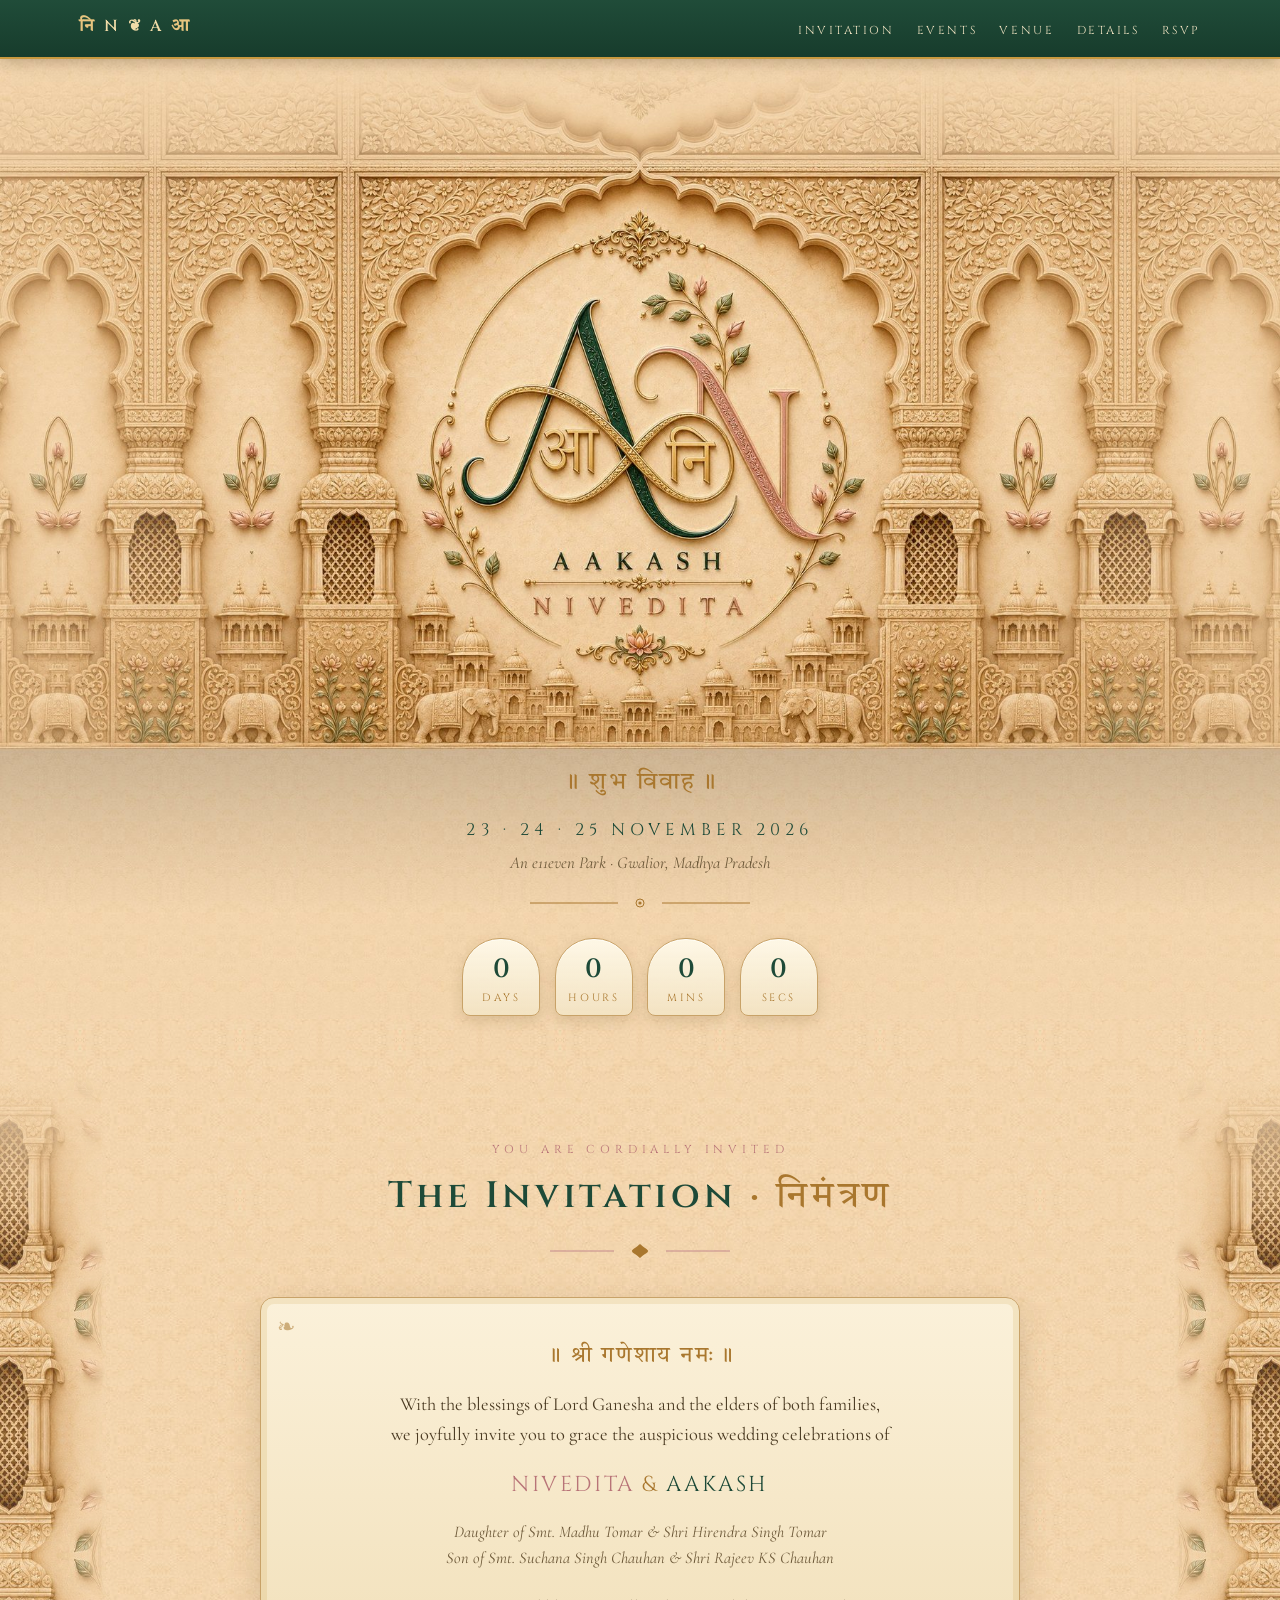
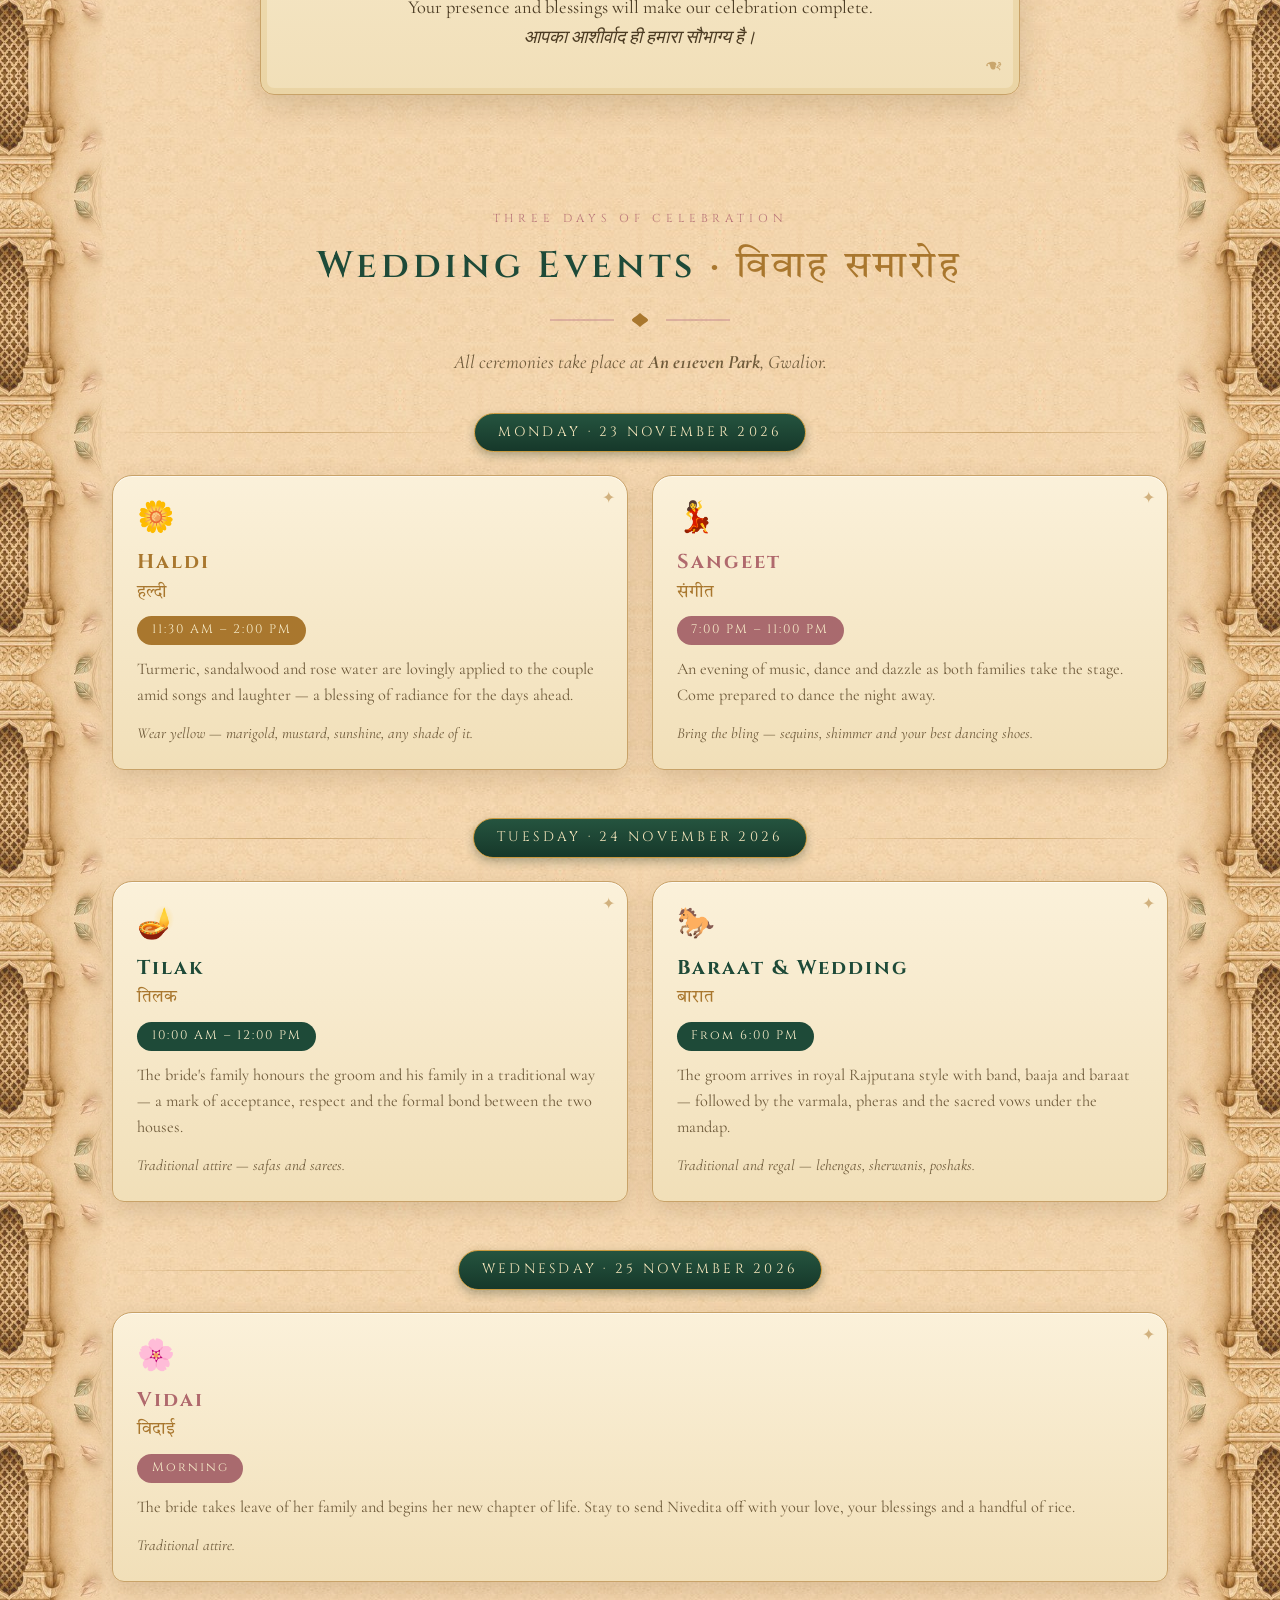
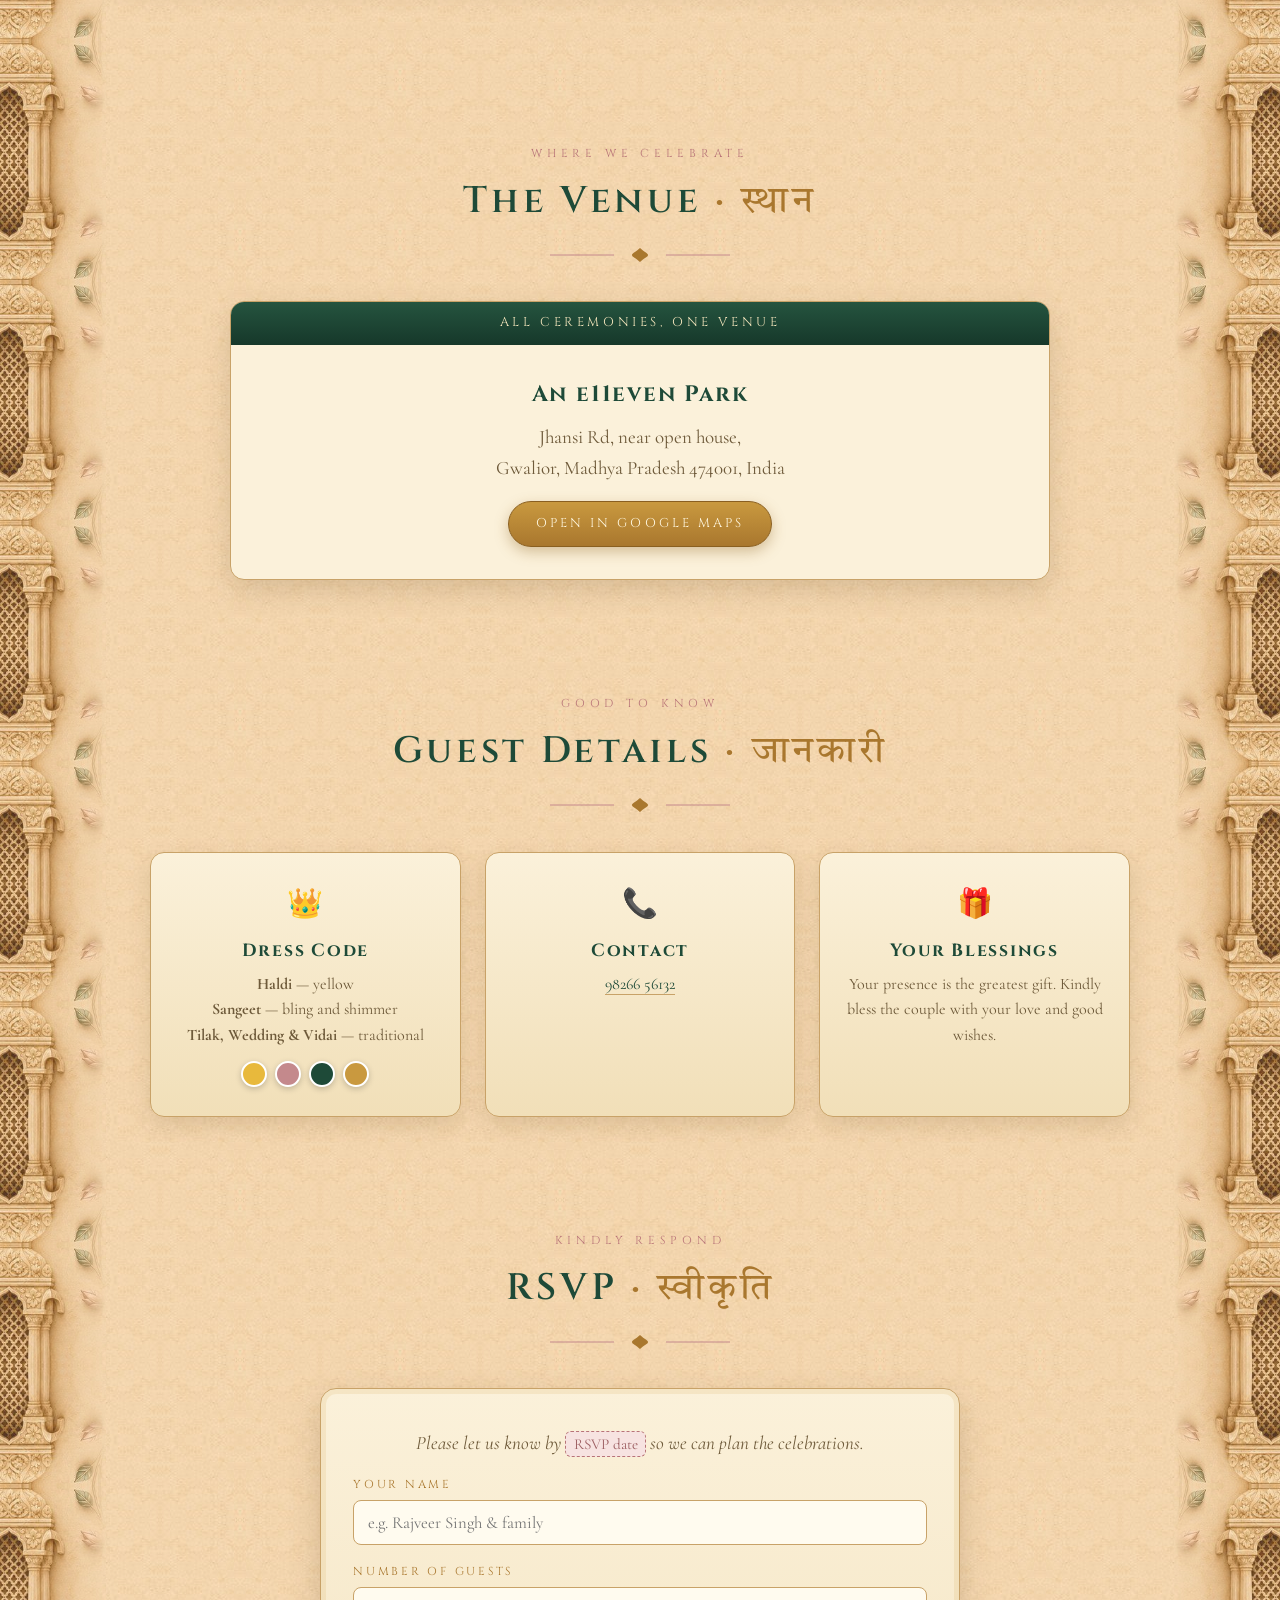
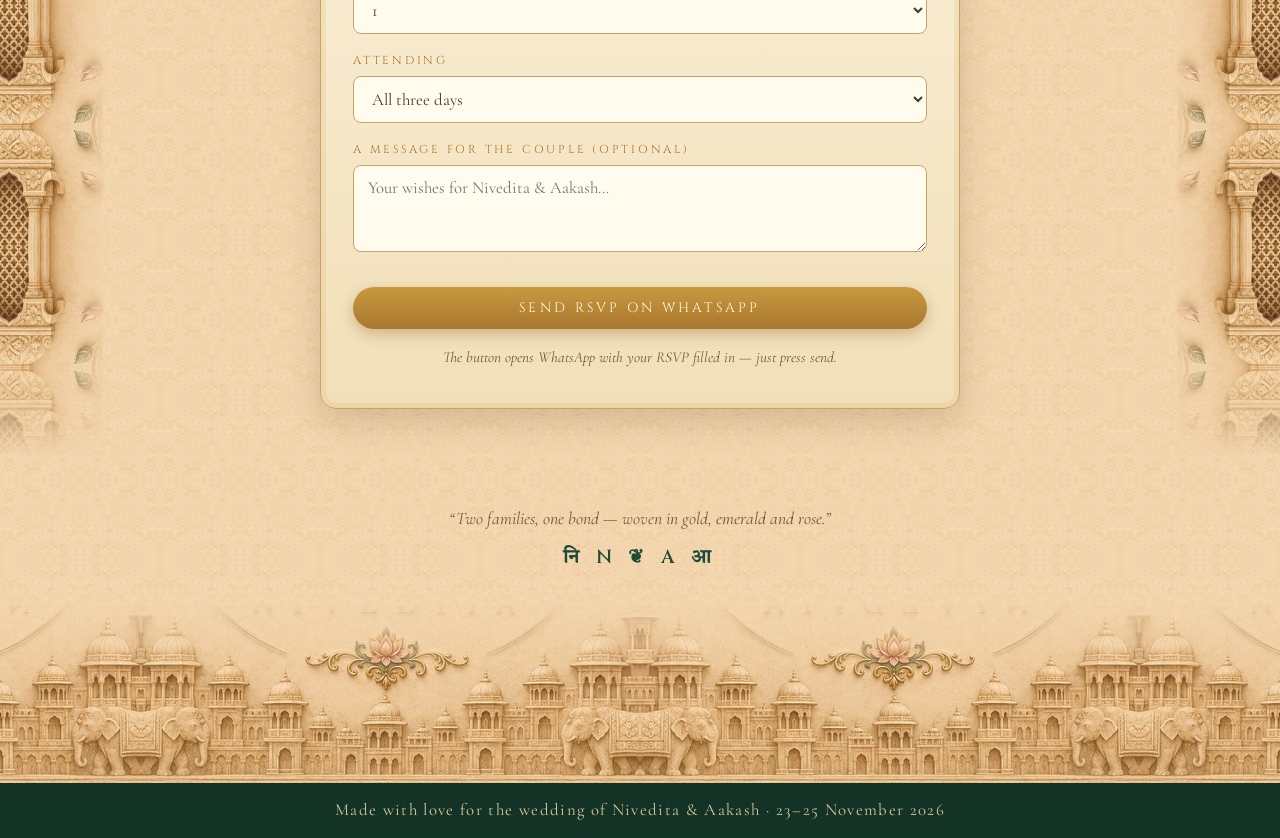
==== bride.html @ 4e3182d2 "Add subtle event-icon animations (Haldi, Sangeet, Tilak, Baraat, Vidai, Reception) Each event icon g" ====
<!DOCTYPE html>
<html lang="en">
<head>
<meta charset="UTF-8">
<meta name="viewport" content="width=device-width, initial-scale=1.0">
<title>Nivedita weds Aakash — शुभ विवाह</title>
<meta name="description" content="The wedding celebrations of Nivedita &amp; Aakash — 23, 24 &amp; 25 November 2026, An e11even Park, Gwalior.">
<meta property="og:type" content="website">
<meta property="og:title" content="Nivedita weds Aakash — शुभ विवाह">
<meta property="og:description" content="23, 24 &amp; 25 November 2026 · An e11even Park, Gwalior. You are cordially invited.">
<meta property="og:image" content="assets/hero.jpg">
<meta name="twitter:card" content="summary_large_image">
<link rel="preconnect" href="https://fonts.googleapis.com">
<link rel="preconnect" href="https://fonts.gstatic.com" crossorigin>
<link href="https://fonts.googleapis.com/css2?family=Cinzel:wght@400;500;600;700&family=Cormorant+Garamond:ital,wght@0,400;0,500;0,600;1,400;1,500&family=Tiro+Devanagari+Hindi&display=swap" rel="stylesheet">
<style>
:root{
  --parchment:#F3D5AD;      /* sampled from the artwork so nothing seams */
  --card:#FBF1DA;
  --card-deep:#F1DFB8;
  --sand-carve:#C8A268;
  --emerald:#1E4A38;
  --emerald-deep:#123326;
  --rose:#B87478;
  --rose-soft:#DDB0AC;
  --gold:#A9772E;
  --gold-bright:#C9993F;
  --ink:#4A3A22;
  --ink-soft:#6E5A3A;
  --art-w:1800;             /* hero artwork is 1800 x 1350 */
}
*{margin:0;padding:0;box-sizing:border-box}
html{scroll-behavior:smooth}
body{
  font-family:'Cormorant Garamond',serif;
  color:var(--ink);
  background-color:var(--parchment);
  background-image:url("assets/paper.png");
  background-repeat:repeat;
  font-size:19px;
  line-height:1.6;
  overflow-x:hidden;
}
::selection{background:var(--rose-soft);color:var(--emerald-deep)}
.sr-only{position:absolute;width:1px;height:1px;padding:0;margin:-1px;overflow:hidden;clip:rect(0 0 0 0);white-space:nowrap;border:0}
.dev{font-family:'Tiro Devanagari Hindi',serif}

/* ---------- top ribbon nav ---------- */
nav{
  position:sticky;top:0;z-index:60;
  background:linear-gradient(180deg,#204C39,#173C2C);
  border-bottom:2px solid var(--gold-bright);
  box-shadow:0 2px 16px rgba(40,25,5,.3);
}
nav .wrap{max-width:1160px;margin:0 auto;display:flex;align-items:center;justify-content:space-between;padding:.6rem 1.2rem;gap:1rem}
nav .mono{font-family:'Cinzel',serif;color:#F1DCA8;font-weight:600;letter-spacing:.18em;font-size:1rem;text-decoration:none;white-space:nowrap}
nav .mono .dev{color:#E7C57F;font-size:1.05rem}
nav ul{display:flex;list-style:none;gap:1.4rem;flex-wrap:wrap;justify-content:flex-end}
nav a{color:#EFE3C2;text-decoration:none;font-family:'Cinzel',serif;font-size:.72rem;letter-spacing:.22em;text-transform:uppercase;padding:.3rem 0;border-bottom:1px solid transparent;transition:.25s}
nav a:hover,nav a:focus-visible{color:#F1DCA8;border-bottom-color:var(--gold-bright);outline:none}

/* ---------- hero: the monogram IS the palace wall ---------- */
header.hero{
  position:relative;
  background-image:url("assets/hero.jpg");
  background-repeat:no-repeat;
  background-position:top center;
  background-size:100% auto;
  padding-top:54.5%;            /* content begins on the courtyard floor */
  text-align:center;
}
.hero .court{padding:.5rem 1rem 3.6rem}
.hero .shubh{font-size:1.5rem;color:var(--gold);letter-spacing:.1em}
.hero .dates{
  margin-top:.9rem;font-family:'Cinzel',serif;font-size:clamp(.85rem,2vw,1.05rem);
  letter-spacing:.3em;color:var(--emerald);text-transform:uppercase;
}
.hero .place{font-style:italic;color:var(--ink-soft);margin-top:.4rem;font-size:1.05rem}
.gold-rule{width:220px;margin:1.2rem auto 0;display:block}

/* countdown — little arched niches */
.count{display:flex;justify-content:center;gap:.9rem;margin-top:1.7rem;flex-wrap:wrap}
.count .cell{
  background:linear-gradient(180deg,rgba(255,250,234,.94),rgba(243,228,196,.9));
  border:1px solid var(--sand-carve);
  box-shadow:inset 0 1px 0 #fff9, 0 5px 14px rgba(90,60,15,.16);
  min-width:78px;padding:.6rem .5rem .5rem;border-radius:38px 38px 8px 8px;
}
.count .num{font-family:'Cinzel',serif;font-size:1.65rem;font-weight:600;color:var(--emerald)}
.count .lab{font-size:.66rem;letter-spacing:.24em;text-transform:uppercase;color:var(--gold);font-family:'Cinzel',serif}

/* ---------- the corridor: carved pillars run the length of the page ---------- */
.corridor{position:relative}
.pillar{
  position:absolute;top:0;bottom:0;width:clamp(74px,8.3vw,150px);
  background-image:url("assets/pillar.jpg");
  background-repeat:repeat-y;background-position:top left;background-size:100% auto;
  opacity:.92;pointer-events:none;z-index:0;
  -webkit-mask-image:linear-gradient(180deg,transparent 0,#000 170px,#000 calc(100% - 120px),transparent 100%);
  mask-image:linear-gradient(180deg,transparent 0,#000 170px,#000 calc(100% - 120px),transparent 100%);
}
.pillar.left{left:0}
.pillar.right{right:0;transform:scaleX(-1)}
@media (max-width:1000px){.pillar{display:none}}

/* ---------- shared section chrome ---------- */
section{max-width:1100px;margin:0 auto;padding:4.2rem 1.4rem 3rem;position:relative;z-index:1}
.eyebrow{text-align:center;font-family:'Cinzel',serif;font-size:.72rem;letter-spacing:.42em;text-transform:uppercase;color:var(--rose);margin-bottom:.5rem}
h2.title{text-align:center;font-family:'Cinzel',serif;font-weight:600;color:var(--emerald);font-size:clamp(1.6rem,3.6vw,2.3rem);letter-spacing:.1em}
h2.title .dev{color:var(--gold);font-weight:400}
.title-orn{display:block;margin:.9rem auto 2.4rem}

.events-note{text-align:center;font-style:italic;color:var(--ink-soft);margin:-1.2rem 0 2.2rem}
.rsvp-lead{text-align:center;font-style:italic;color:var(--ink-soft);margin-bottom:.6rem}
.info a{color:var(--emerald);text-decoration:none;border-bottom:1px solid var(--sand-carve)}
.info a:hover,.info a:focus-visible{color:var(--gold);outline:none}

/* ---------- invitation ---------- */
.invite-card{
  max-width:760px;margin:0 auto;text-align:center;
  background:linear-gradient(180deg,var(--card),var(--card-deep));
  border:1px solid var(--sand-carve);
  border-radius:14px;
  box-shadow:0 10px 30px rgba(80,55,15,.18), inset 0 0 0 6px rgba(201,153,63,.16);
  padding:2.6rem 2rem;position:relative;
}
.invite-card::before,.invite-card::after{content:"❧";position:absolute;color:var(--gold);opacity:.55;font-size:1.4rem}
.invite-card::before{top:.7rem;left:1rem}
.invite-card::after{bottom:.7rem;right:1rem;transform:rotate(180deg)}
.invite-card .ganesh{font-size:1.35rem;color:var(--gold);letter-spacing:.08em}
.invite-card p{margin-top:1rem;font-size:1.15rem}
.invite-card .names{font-family:'Cinzel',serif;font-size:1.35rem;letter-spacing:.12em;margin-top:1.2rem}
.invite-card .names .g{color:var(--emerald)} .invite-card .names .b{color:var(--rose)}
.invite-card .fam{font-style:italic;color:var(--ink-soft);font-size:1.02rem}
.edit-me{display:inline-block;background:#F7E3E1;border:1px dashed var(--rose);color:#9C5F62;border-radius:6px;padding:0 .45rem;font-style:normal;font-size:.95rem}

/* ---------- events ---------- */
.day{margin-bottom:3rem}
.day-head{display:flex;align-items:center;gap:1rem;margin-bottom:1.4rem}
.day-head .rule{flex:1;height:1px;background:linear-gradient(90deg,transparent,var(--sand-carve),transparent)}
.day-head .badge{
  font-family:'Cinzel',serif;letter-spacing:.24em;text-transform:uppercase;font-size:.85rem;
  color:#F5E6BC;background:linear-gradient(180deg,#25543F,#16382A);
  border:1px solid var(--gold-bright);border-radius:40px;padding:.5rem 1.4rem;white-space:nowrap;
  box-shadow:0 4px 10px rgba(20,45,30,.3);
}
.events{display:grid;grid-template-columns:repeat(auto-fit,minmax(270px,1fr));gap:1.5rem}
.event{
  background:linear-gradient(180deg,var(--card),var(--card-deep));
  border:1px solid var(--sand-carve);
  border-radius:20px 20px 12px 12px;
  padding:1.7rem 1.5rem 1.5rem;position:relative;
  box-shadow:0 8px 24px rgba(85,58,16,.16), inset 0 1px 0 #fff9;
  transition:transform .3s ease, box-shadow .3s ease;
}
.event:hover{transform:translateY(-4px);box-shadow:0 14px 32px rgba(85,58,16,.22), inset 0 1px 0 #fff9}
.event .icon{font-size:1.9rem;line-height:1;display:inline-block}
.icon.haldi{animation:sway 2.6s ease-in-out infinite;transform-origin:bottom center}
.icon.sangeet{animation:dance 1.3s ease-in-out infinite}
.icon.tilak{animation:flicker 2.2s ease-in-out infinite}
.icon.baraat{animation:trot 1.6s ease-in-out infinite}
.icon.vidai{animation:drift 3.2s ease-in-out infinite}
@keyframes sway{0%,100%{transform:rotate(-6deg)}50%{transform:rotate(6deg)}}
@keyframes dance{0%,100%{transform:translateY(0) rotate(-4deg)}25%{transform:translateY(-6px) rotate(4deg)}50%{transform:translateY(0) rotate(-4deg)}75%{transform:translateY(-4px) rotate(4deg)}}
@keyframes flicker{0%,100%{transform:scale(1) rotate(0deg);opacity:1}25%{transform:scale(1.05) rotate(-2deg);opacity:.9}50%{transform:scale(.97) rotate(2deg);opacity:1}75%{transform:scale(1.03) rotate(-1deg);opacity:.95}}
@keyframes trot{0%,100%{transform:translateY(0) translateX(0)}25%{transform:translateY(-5px) translateX(2px)}50%{transform:translateY(0) translateX(0)}75%{transform:translateY(-3px) translateX(-2px)}}
@keyframes drift{0%,100%{transform:translateY(0) rotate(0deg);opacity:1}50%{transform:translateY(-9px) rotate(8deg);opacity:.75}}
.event h3{font-family:'Cinzel',serif;font-size:1.25rem;letter-spacing:.1em;margin:.6rem 0 .1rem}
.event.hue-g h3{color:var(--emerald)} .event.hue-r h3{color:#B0696D} .event.hue-o h3{color:var(--gold)}
.event .dev-name{color:var(--gold);font-size:1.05rem}
.event .time{display:inline-block;margin:.6rem 0 .7rem;font-family:'Cinzel',serif;font-size:.78rem;letter-spacing:.16em;color:#F6EBC8;background:var(--emerald);border-radius:30px;padding:.28rem .9rem}
.event.hue-r .time{background:#A96A6E}
.event.hue-o .time{background:var(--gold)}
.event p{font-size:1.02rem;color:var(--ink-soft)}
.event .meta{margin-top:.8rem;font-size:.95rem;font-style:italic;color:var(--ink-soft)}
.event .corner{position:absolute;top:10px;right:12px;color:var(--sand-carve);font-size:1rem;opacity:.8}

/* ---------- venue ---------- */
.venue-card{max-width:820px;margin:0 auto;text-align:center;border:1px solid var(--sand-carve);border-radius:14px;overflow:hidden;background:var(--card);box-shadow:0 10px 28px rgba(80,55,15,.17)}
.venue-card .band{background:linear-gradient(180deg,#25543F,#16382A);color:#F3E5BC;font-family:'Cinzel',serif;letter-spacing:.28em;text-transform:uppercase;font-size:.8rem;padding:.7rem}
.venue-card .body{padding:2rem 1.6rem}
.venue-card h3{font-family:'Cinzel',serif;color:var(--emerald);font-size:1.4rem;letter-spacing:.08em}
.btn{
  display:inline-block;margin-top:1.1rem;text-decoration:none;
  font-family:'Cinzel',serif;font-size:.8rem;letter-spacing:.24em;text-transform:uppercase;
  color:#FFF7DF;background:linear-gradient(180deg,#C9993F,#A9772E);
  padding:.75rem 1.7rem;border-radius:40px;border:1px solid #8A5F20;
  box-shadow:0 5px 14px rgba(140,95,25,.35);transition:.25s;
}
.btn:hover,.btn:focus-visible{transform:translateY(-2px);box-shadow:0 9px 20px rgba(140,95,25,.45);outline:none}

/* ---------- guest details ---------- */
.info-grid{display:grid;grid-template-columns:repeat(auto-fit,minmax(250px,1fr));gap:1.5rem;max-width:980px;margin:0 auto}
.info{text-align:center;background:linear-gradient(180deg,var(--card),var(--card-deep));border:1px solid var(--sand-carve);border-radius:14px;padding:1.8rem 1.4rem;box-shadow:0 8px 22px rgba(85,58,16,.15)}
.info .icon{font-size:1.8rem}
.info h3{font-family:'Cinzel',serif;color:var(--emerald);letter-spacing:.1em;font-size:1.1rem;margin:.6rem 0 .4rem}
.info p{font-size:1rem;color:var(--ink-soft)}
.swatches{display:flex;justify-content:center;gap:.5rem;margin-top:.8rem}
.sw{width:26px;height:26px;border-radius:50%;border:2px solid #fff;box-shadow:0 2px 6px rgba(0,0,0,.2)}

/* ---------- RSVP ---------- */
.rsvp-card{max-width:640px;margin:0 auto;background:linear-gradient(180deg,var(--card),var(--card-deep));border:1px solid var(--sand-carve);border-radius:16px;padding:2.4rem 2rem;box-shadow:0 12px 32px rgba(80,55,15,.19), inset 0 0 0 5px rgba(201,153,63,.14)}
.rsvp-card label{display:block;font-family:'Cinzel',serif;font-size:.72rem;letter-spacing:.24em;text-transform:uppercase;color:var(--gold);margin:1.1rem 0 .35rem}
.rsvp-card input,.rsvp-card select,.rsvp-card textarea{width:100%;padding:.7rem .9rem;font-family:'Cormorant Garamond',serif;font-size:1.05rem;color:var(--ink);background:#FFFBEF;border:1px solid var(--sand-carve);border-radius:8px;outline:none;transition:.2s}
.rsvp-card input:focus,.rsvp-card select:focus,.rsvp-card textarea:focus{border-color:var(--emerald);box-shadow:0 0 0 3px rgba(30,74,56,.15)}
.rsvp-card .btn{width:100%;text-align:center;margin-top:1.6rem;border:none;cursor:pointer;font-size:.85rem}
.rsvp-ok{display:none;text-align:center;padding:1.4rem 1rem 0}
.rsvp-ok .big{font-size:2.2rem}
.rsvp-ok p{font-style:italic;color:var(--emerald);font-size:1.15rem}
.rsvp-note{text-align:center;font-size:.95rem;font-style:italic;color:var(--ink-soft);margin-top:1rem}

/* ---------- footer: the palace complex closes the page ---------- */
footer{margin-top:3rem;text-align:center;position:relative;z-index:1}
footer .msg{font-style:italic;color:var(--ink-soft);font-size:1.1rem;padding:0 1rem}
footer .mono{font-family:'Cinzel',serif;letter-spacing:.3em;color:var(--emerald);margin:.6rem 0 1rem;font-weight:600}
.skyband{
  height:clamp(130px,15vw,250px);
  background-image:url("assets/sky.jpg");
  background-repeat:repeat-x;background-position:center bottom;background-size:auto 100%;
}
footer .base{background:var(--emerald-deep);color:#D8C89A;font-size:1.05rem;padding:.9rem;letter-spacing:.08em}

/* reveal on scroll */
.reveal{opacity:0;transform:translateY(24px);transition:opacity .8s ease,transform .8s ease}
.reveal.in{opacity:1;transform:none}
@media (prefers-reduced-motion: reduce){
  .reveal{opacity:1;transform:none;transition:none}
  .event{transition:none}
  .icon{animation:none!important}
  html{scroll-behavior:auto}
}
@media (max-width:900px){
  header.hero{background-size:135% auto;padding-top:73%}
  nav ul{gap:1rem}
}
@media (max-width:620px){
  body{font-size:18px}
  header.hero{background-size:175% auto;padding-top:95%}
  section{padding:3rem 1rem 2rem}
  .hero .court{padding:.4rem .9rem 3rem}
  .hero .dates{letter-spacing:.2em}
  .count{gap:.55rem}
  .count .cell{min-width:0;flex:1 1 64px;padding:.5rem .3rem .45rem}
  .count .num{font-size:1.4rem}
  .count .lab{font-size:.6rem;letter-spacing:.16em}
  nav .wrap{flex-direction:column;align-items:center;gap:.45rem;padding:.55rem .8rem}
  nav ul{gap:.9rem;justify-content:center}
  nav a{font-size:.66rem;letter-spacing:.16em}
  .invite-card,.rsvp-card{padding:2rem 1.2rem}
  .events{gap:1.1rem}
  .event{padding:1.4rem 1.2rem 1.2rem}
  .day-head .badge{font-size:.74rem;letter-spacing:.16em;padding:.45rem 1rem}
  .skyband{height:110px}
}
</style>
</head>
<body>

<nav aria-label="Main">
  <div class="wrap">
    <a class="mono" href="#top"><span class="dev">नि</span> N ❦ A <span class="dev">आ</span></a>
    <ul>
      <li><a href="#invite">Invitation</a></li>
      <li><a href="#events">Events</a></li>
      <li><a href="#venue">Venue</a></li>
      <li><a href="#details">Details</a></li>
      <li><a href="#rsvp">RSVP</a></li>
    </ul>
  </div>
</nav>

<header class="hero" id="top" role="img" aria-label="Carved sandstone palace wall with the Nivedita and Aakash monogram at its centre">
  <h1 class="sr-only">Nivedita weds Aakash — 23, 24 and 25 November 2026, An e11even Park, Gwalior</h1>
  <div class="court">
    <p class="shubh dev">॥ शुभ विवाह ॥</p>
    <p class="dates">23 · 24 · 25 November 2026</p>
    <p class="place">An e11even Park · Gwalior, Madhya Pradesh</p>
    <svg class="gold-rule" viewBox="0 0 220 14" aria-hidden="true"><line x1="0" y1="7" x2="88" y2="7" stroke="#A9772E" stroke-width="1"/><circle cx="110" cy="7" r="4" fill="none" stroke="#A9772E"/><circle cx="110" cy="7" r="1.6" fill="#A9772E"/><line x1="132" y1="7" x2="220" y2="7" stroke="#A9772E" stroke-width="1"/></svg>

    <div class="count" id="count" aria-label="Countdown to the Baraat">
      <div class="cell"><div class="num" id="cd">–</div><div class="lab">Days</div></div>
      <div class="cell"><div class="num" id="ch">–</div><div class="lab">Hours</div></div>
      <div class="cell"><div class="num" id="cm">–</div><div class="lab">Mins</div></div>
      <div class="cell"><div class="num" id="cs">–</div><div class="lab">Secs</div></div>
    </div>
  </div>
</header>

<div class="corridor">
<div class="pillar left" aria-hidden="true"></div>
<div class="pillar right" aria-hidden="true"></div>

<section id="invite" class="reveal">
  <div class="eyebrow">You are cordially invited</div>
  <h2 class="title">The Invitation <span class="dev">· निमंत्रण</span></h2>
  <svg class="title-orn" width="180" height="16" viewBox="0 0 180 16" aria-hidden="true"><path d="M0 8h64" stroke="#C4898C"/><path d="M116 8h64" stroke="#C4898C"/><path d="M90 1c4 4 8 5 8 7s-4 3-8 7c-4-4-8-5-8-7s4-3 8-7z" fill="#A9772E"/></svg>

  <div class="invite-card">
    <div class="ganesh dev">॥ श्री गणेशाय नमः ॥</div>
    <p>With the blessings of Lord Ganesha and the elders of both families,<br>
    we joyfully invite you to grace the auspicious wedding celebrations of</p>
    <p class="names"><span class="b">NIVEDITA</span> <span style="color:var(--gold)">&amp;</span> <span class="g">AAKASH</span></p>
    <p class="fam">Daughter of Smt. Madhu Tomar &amp; Shri Hirendra Singh Tomar<br>
    Son of Smt. Suchana Singh Chauhan &amp; Shri Rajeev KS Chauhan</p>
    <p style="margin-top:1.4rem">Your presence and blessings will make our celebration complete.<br>
    <em>आपका आशीर्वाद ही हमारा सौभाग्य है।</em></p>
  </div>
</section>

<section id="events" class="reveal">
  <div class="eyebrow">Three days of celebration</div>
  <h2 class="title">Wedding Events <span class="dev">· विवाह समारोह</span></h2>
  <svg class="title-orn" width="180" height="16" viewBox="0 0 180 16" aria-hidden="true"><path d="M0 8h64" stroke="#C4898C"/><path d="M116 8h64" stroke="#C4898C"/><path d="M90 1c4 4 8 5 8 7s-4 3-8 7c-4-4-8-5-8-7s4-3 8-7z" fill="#A9772E"/></svg>

  <p class="events-note">All ceremonies take place at <strong>An e11even Park</strong>, Gwalior.</p>

  <div class="day">
    <div class="day-head"><div class="rule"></div><div class="badge">Monday · 23 November 2026</div><div class="rule"></div></div>
    <div class="events">
      <article class="event hue-o">
        <span class="corner">✦</span>
        <div class="icon haldi">🌼</div>
        <h3>Haldi</h3>
        <div class="dev-name dev">हल्दी</div>
        <div class="time">11:30 AM – 2:00 PM</div>
        <p>Turmeric, sandalwood and rose water are lovingly applied to the couple amid songs and laughter — a blessing of radiance for the days ahead.</p>
        <p class="meta">Wear yellow — marigold, mustard, sunshine, any shade of it.</p>
      </article>
      <article class="event hue-r">
        <span class="corner">✦</span>
        <div class="icon sangeet">💃</div>
        <h3>Sangeet</h3>
        <div class="dev-name dev">संगीत</div>
        <div class="time">7:00 PM – 11:00 PM</div>
        <p>An evening of music, dance and dazzle as both families take the stage. Come prepared to dance the night away.</p>
        <p class="meta">Bring the bling — sequins, shimmer and your best dancing shoes.</p>
      </article>
    </div>
  </div>

  <div class="day">
    <div class="day-head"><div class="rule"></div><div class="badge">Tuesday · 24 November 2026</div><div class="rule"></div></div>
    <div class="events">
      <article class="event hue-g">
        <span class="corner">✦</span>
        <div class="icon tilak">🪔</div>
        <h3>Tilak</h3>
        <div class="dev-name dev">तिलक</div>
        <div class="time">10:00 AM – 12:00 PM</div>
        <p>The bride's family honours the groom and his family in a traditional way — a mark of acceptance, respect and the formal bond between the two houses.</p>
        <p class="meta">Traditional attire — safas and sarees.</p>
      </article>
      <article class="event hue-g">
        <span class="corner">✦</span>
        <div class="icon baraat">🐎</div>
        <h3>Baraat &amp; Wedding</h3>
        <div class="dev-name dev">बारात</div>
        <div class="time">From 6:00 PM</div>
        <p>The groom arrives in royal Rajputana style with band, baaja and baraat — followed by the varmala, pheras and the sacred vows under the mandap.</p>
        <p class="meta">Traditional and regal — lehengas, sherwanis, poshaks.</p>
      </article>
    </div>
  </div>

  <div class="day">
    <div class="day-head"><div class="rule"></div><div class="badge">Wednesday · 25 November 2026</div><div class="rule"></div></div>
    <div class="events">
      <article class="event hue-r">
        <span class="corner">✦</span>
        <div class="icon vidai">🌸</div>
        <h3>Vidai</h3>
        <div class="dev-name dev">विदाई</div>
        <div class="time">Morning</div>
        <p>The bride takes leave of her family and begins her new chapter of life. Stay to send Nivedita off with your love, your blessings and a handful of rice.</p>
        <p class="meta">Traditional attire.</p>
      </article>
    </div>
  </div>
</section>

<section id="venue" class="reveal">
  <div class="eyebrow">Where we celebrate</div>
  <h2 class="title">The Venue <span class="dev">· स्थान</span></h2>
  <svg class="title-orn" width="180" height="16" viewBox="0 0 180 16" aria-hidden="true"><path d="M0 8h64" stroke="#C4898C"/><path d="M116 8h64" stroke="#C4898C"/><path d="M90 1c4 4 8 5 8 7s-4 3-8 7c-4-4-8-5-8-7s4-3 8-7z" fill="#A9772E"/></svg>
  <div class="venue-card">
    <div class="band">All ceremonies, one venue</div>
    <div class="body">
      <h3>An e11even Park</h3>
      <p style="margin-top:.6rem;color:var(--ink-soft)">Jhansi Rd, near open house,<br>Gwalior, Madhya Pradesh 474001, India</p>
      <a class="btn" href="https://maps.app.goo.gl/hxJhp9aFpNyQZJFP9" target="_blank" rel="noopener">Open in Google Maps</a>
    </div>
  </div>
</section>

<section id="details" class="reveal">
  <div class="eyebrow">Good to know</div>
  <h2 class="title">Guest Details <span class="dev">· जानकारी</span></h2>
  <svg class="title-orn" width="180" height="16" viewBox="0 0 180 16" aria-hidden="true"><path d="M0 8h64" stroke="#C4898C"/><path d="M116 8h64" stroke="#C4898C"/><path d="M90 1c4 4 8 5 8 7s-4 3-8 7c-4-4-8-5-8-7s4-3 8-7z" fill="#A9772E"/></svg>
  <div class="info-grid">
    <div class="info">
      <div class="icon">👑</div>
      <h3>Dress Code</h3>
      <p><strong>Haldi</strong> — yellow<br>
      <strong>Sangeet</strong> — bling and shimmer<br>
      <strong>Tilak, Wedding &amp; Vidai</strong> — traditional</p>
      <div class="swatches" aria-hidden="true">
        <span class="sw" style="background:#E8B93C"></span>
        <span class="sw" style="background:#C4898C"></span>
        <span class="sw" style="background:#1E4A38"></span>
        <span class="sw" style="background:#C9993F"></span>
      </div>
    </div>
    <div class="info">
      <div class="icon">📞</div>
      <h3>Contact</h3>
      <p><a href="tel:+919826656132">98266 56132</a></p>
    </div>
    <div class="info">
      <div class="icon">🎁</div>
      <h3>Your Blessings</h3>
      <p>Your presence is the greatest gift. Kindly bless the couple with your love and good wishes.</p>
    </div>
  </div>
</section>

<section id="rsvp" class="reveal">
  <div class="eyebrow">Kindly respond</div>
  <h2 class="title">RSVP <span class="dev">· स्वीकृति</span></h2>
  <svg class="title-orn" width="180" height="16" viewBox="0 0 180 16" aria-hidden="true"><path d="M0 8h64" stroke="#C4898C"/><path d="M116 8h64" stroke="#C4898C"/><path d="M90 1c4 4 8 5 8 7s-4 3-8 7c-4-4-8-5-8-7s4-3 8-7z" fill="#A9772E"/></svg>
  <div class="rsvp-card">
    <div id="rsvpForm">
      <p class="rsvp-lead">Please let us know by <span class="edit-me">RSVP date</span> so we can plan the celebrations.</p>
      <label for="rName">Your name</label>
      <input id="rName" type="text" placeholder="e.g. Rajveer Singh &amp; family">
      <label for="rGuests">Number of guests</label>
      <select id="rGuests">
        <option>1</option><option>2</option><option>3</option><option>4</option><option>5+</option>
      </select>
      <label for="rEvents">Attending</label>
      <select id="rEvents">
        <option>All three days</option>
        <option>Haldi &amp; Sangeet (23 Nov 2026)</option>
        <option>Tilak, Baraat &amp; Wedding (24 Nov 2026)</option>
        <option>Vidai (25 Nov 2026)</option>
      </select>
      <label for="rMsg">A message for the couple (optional)</label>
      <textarea id="rMsg" rows="3" placeholder="Your wishes for Nivedita &amp; Aakash…"></textarea>
      <button class="btn" id="rsvpBtn" type="button">Send RSVP on WhatsApp</button>
      <p class="rsvp-note">The button opens WhatsApp with your RSVP filled in — just press send.</p>
    </div>
    <div class="rsvp-ok" id="rsvpOk">
      <div class="big">🙏</div>
      <p>Thank you! Your RSVP is ready in WhatsApp — just press send.</p>
    </div>
  </div>
</section>

</div><!-- /corridor -->

<footer>
  <p class="msg">“Two families, one bond — woven in gold, emerald and rose.”</p>
  <p class="mono"><span class="dev">नि</span> N ❦ A <span class="dev">आ</span></p>
  <div class="skyband" aria-hidden="true"></div>
  <div class="base">Made with love for the wedding of Nivedita &amp; Aakash · 23–25 November 2026</div>
</footer>


<script>
// Countdown to the Baraat — edit the date/time here if needed
const target = new Date('2026-11-24T18:00:00');
function tick(){
  const now = new Date();
  let d = Math.max(0, target - now);
  const days = Math.floor(d/86400000); d -= days*86400000;
  const hrs = Math.floor(d/3600000); d -= hrs*3600000;
  const mins = Math.floor(d/60000); d -= mins*60000;
  const secs = Math.floor(d/1000);
  document.getElementById('cd').textContent = days;
  document.getElementById('ch').textContent = hrs;
  document.getElementById('cm').textContent = mins;
  document.getElementById('cs').textContent = secs;
}
tick(); setInterval(tick, 1000);

// Reveal on scroll
const io = new IntersectionObserver(entries=>{
  entries.forEach(e=>{ if(e.isIntersecting){ e.target.classList.add('in'); io.unobserve(e.target); } });
},{threshold:.12});
document.querySelectorAll('.reveal').forEach(el=>io.observe(el));

// RSVP → WhatsApp
document.getElementById('rsvpBtn').addEventListener('click', ()=>{
  const WHATSAPP_NUMBER = '919826656132'; // country code first, no +
  const name = document.getElementById('rName').value || 'A guest';
  const guests = document.getElementById('rGuests').value;
  const ev = document.getElementById('rEvents').value;
  const msg = document.getElementById('rMsg').value;
  const text = `RSVP — Nivedita weds Aakash%0AName: ${encodeURIComponent(name)}%0AGuests: ${encodeURIComponent(guests)}%0AAttending: ${encodeURIComponent(ev)}` + (msg ? `%0AMessage: ${encodeURIComponent(msg)}` : '');
  window.open(`https://wa.me/${WHATSAPP_NUMBER}?text=${text}`, '_blank');
  document.getElementById('rsvpForm').style.display = 'none';
  document.getElementById('rsvpOk').style.display = 'block';
});
</script>

</body>
</html>
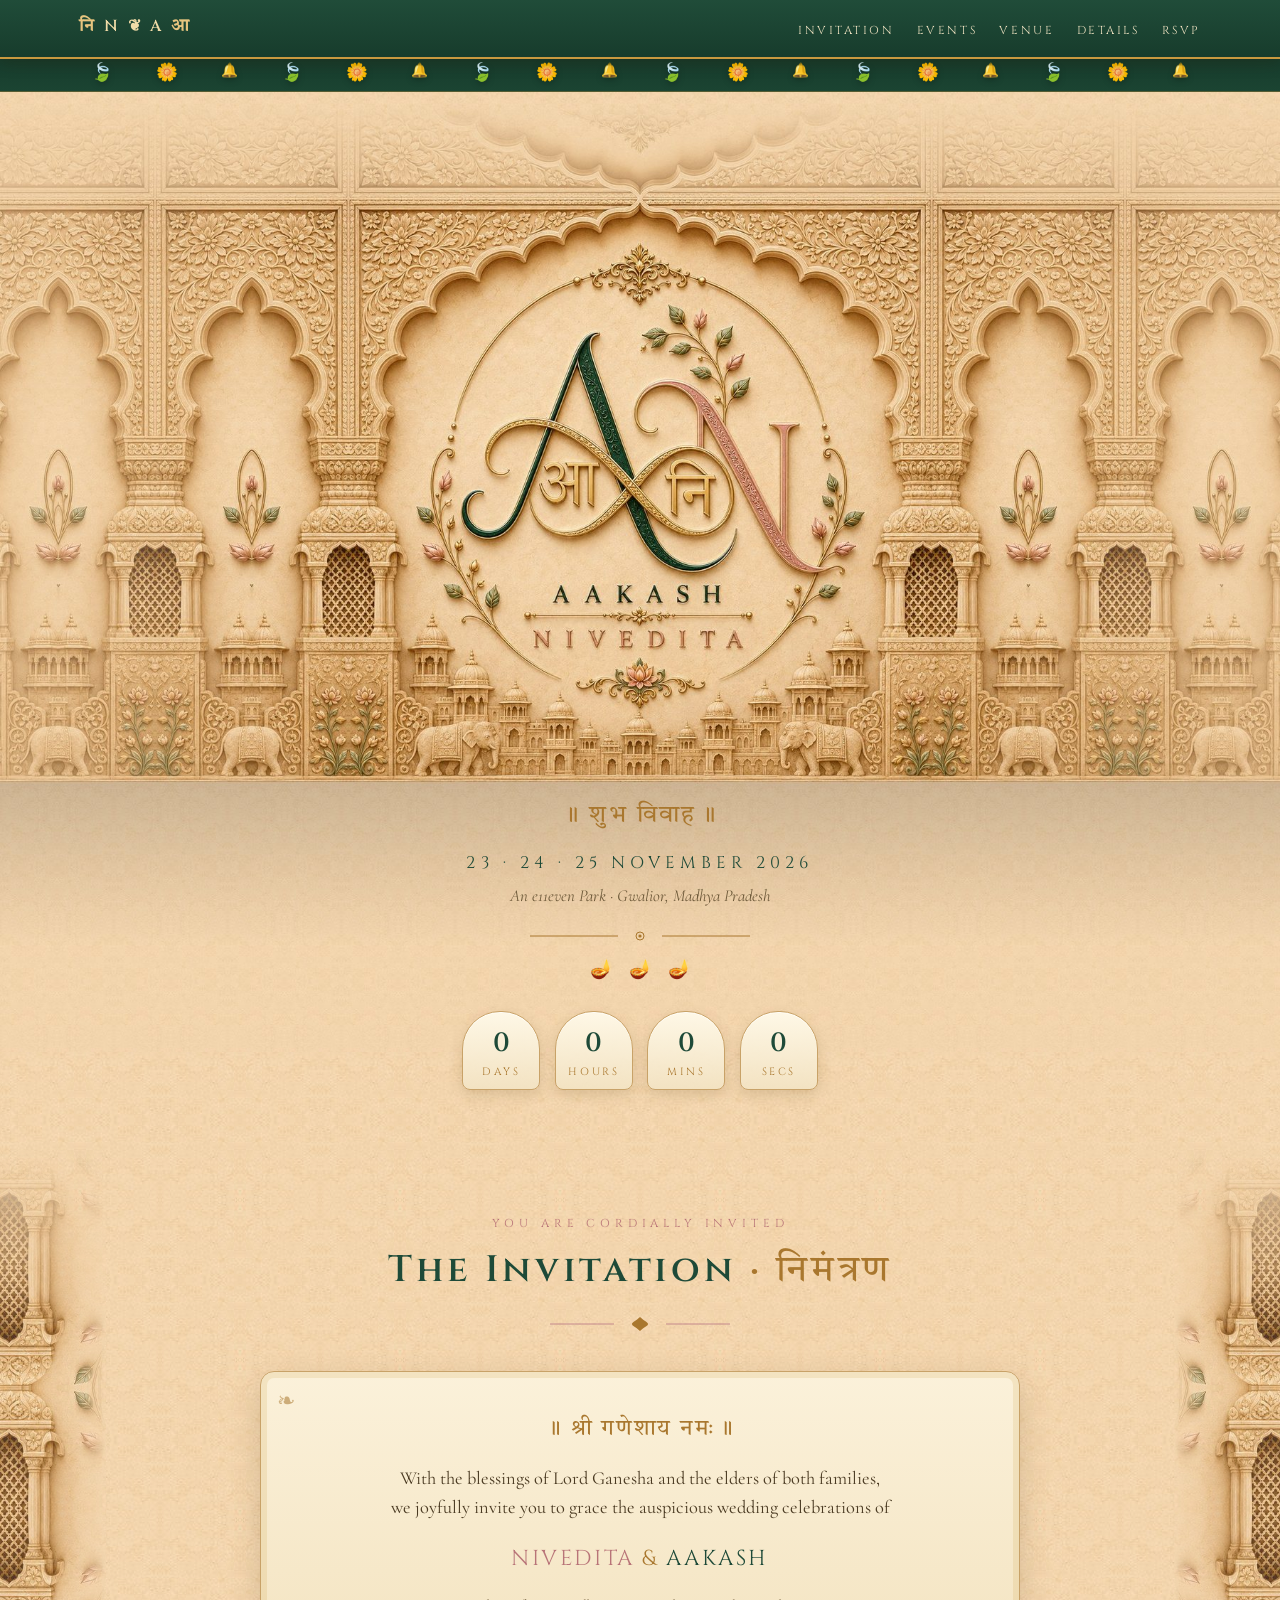
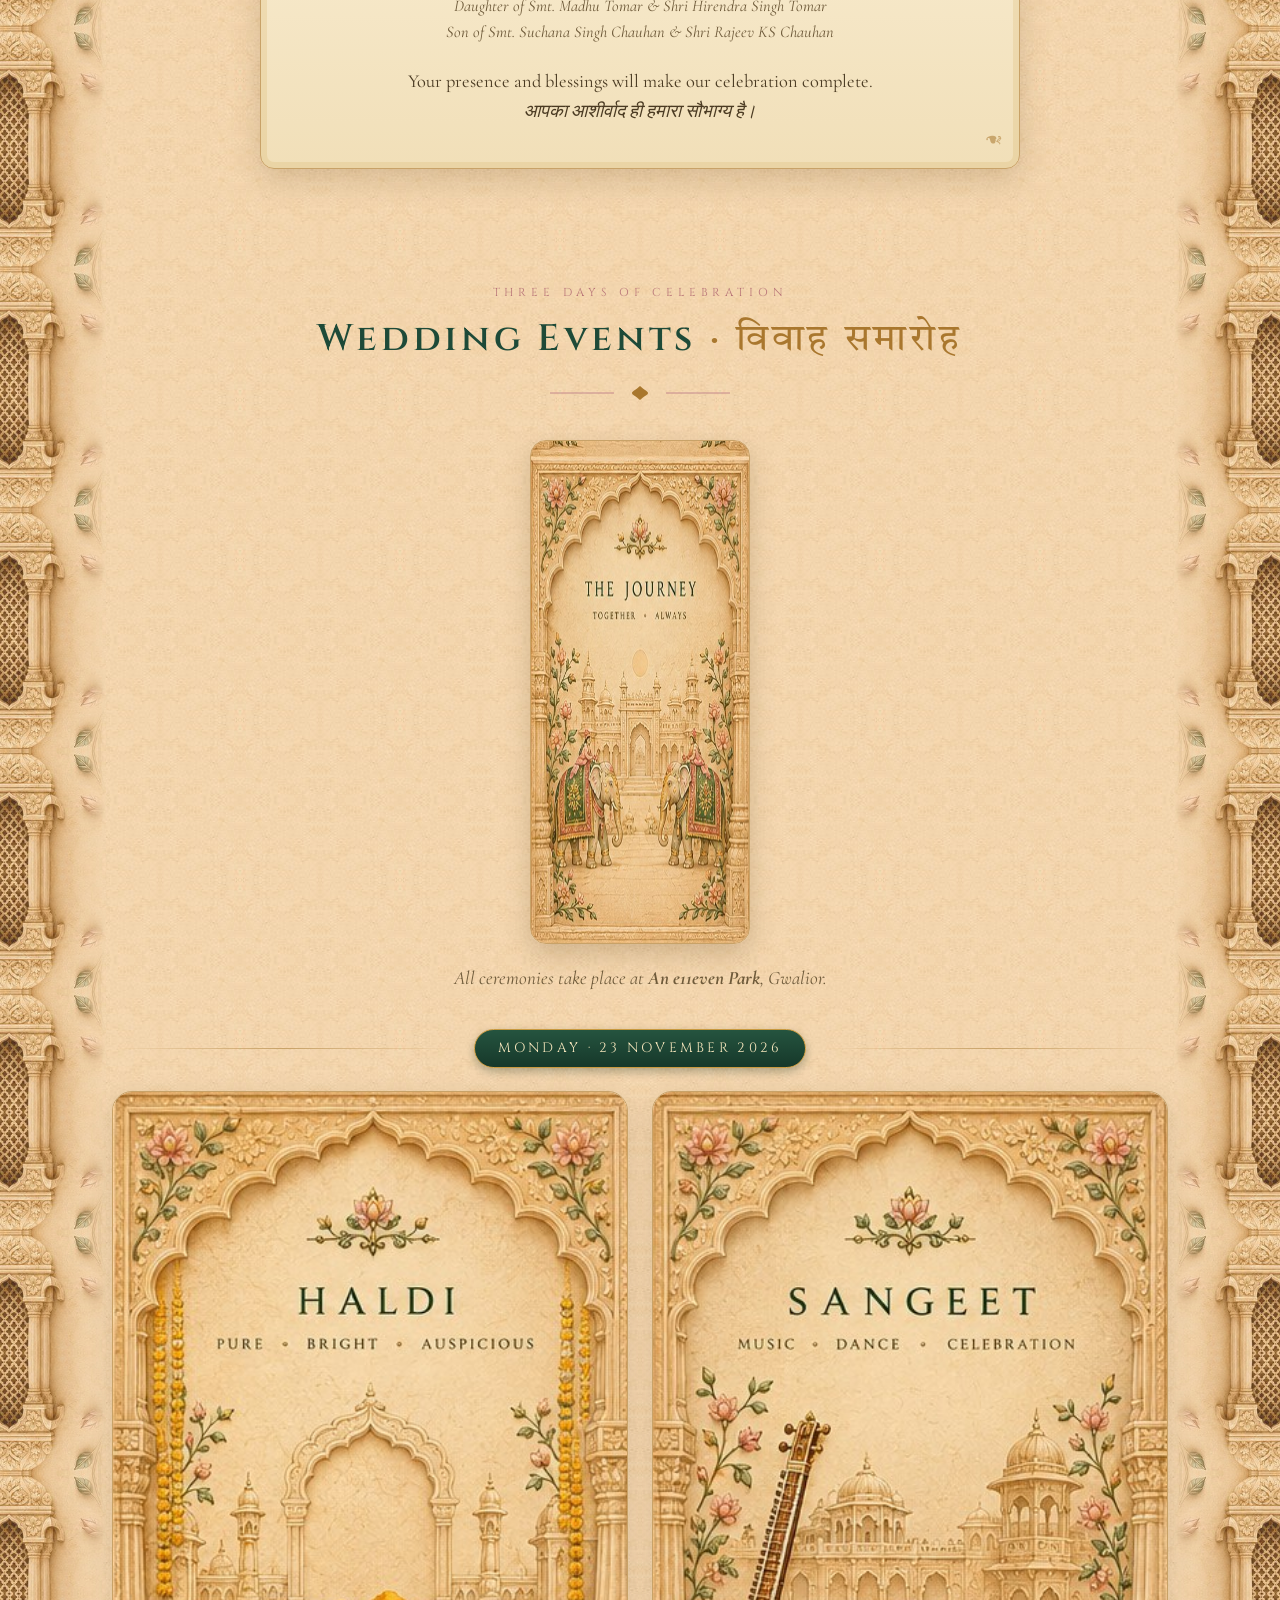
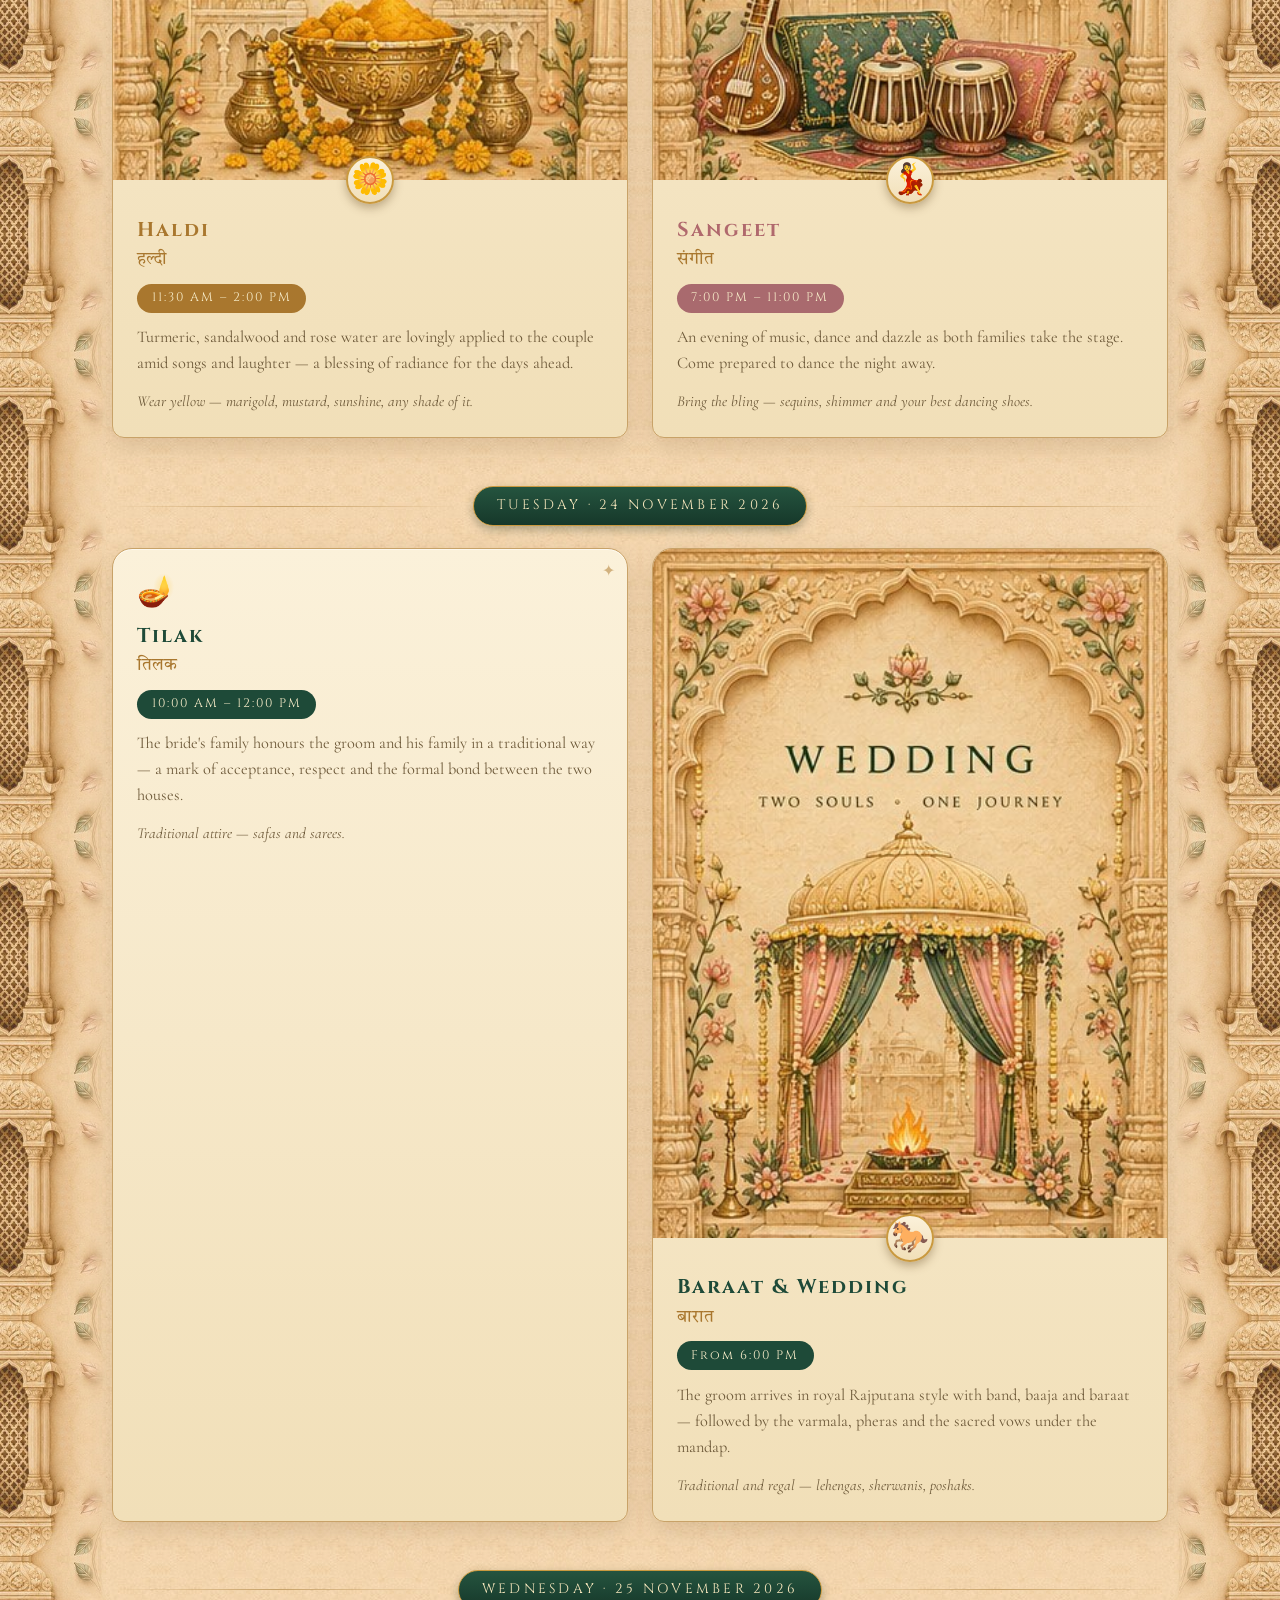
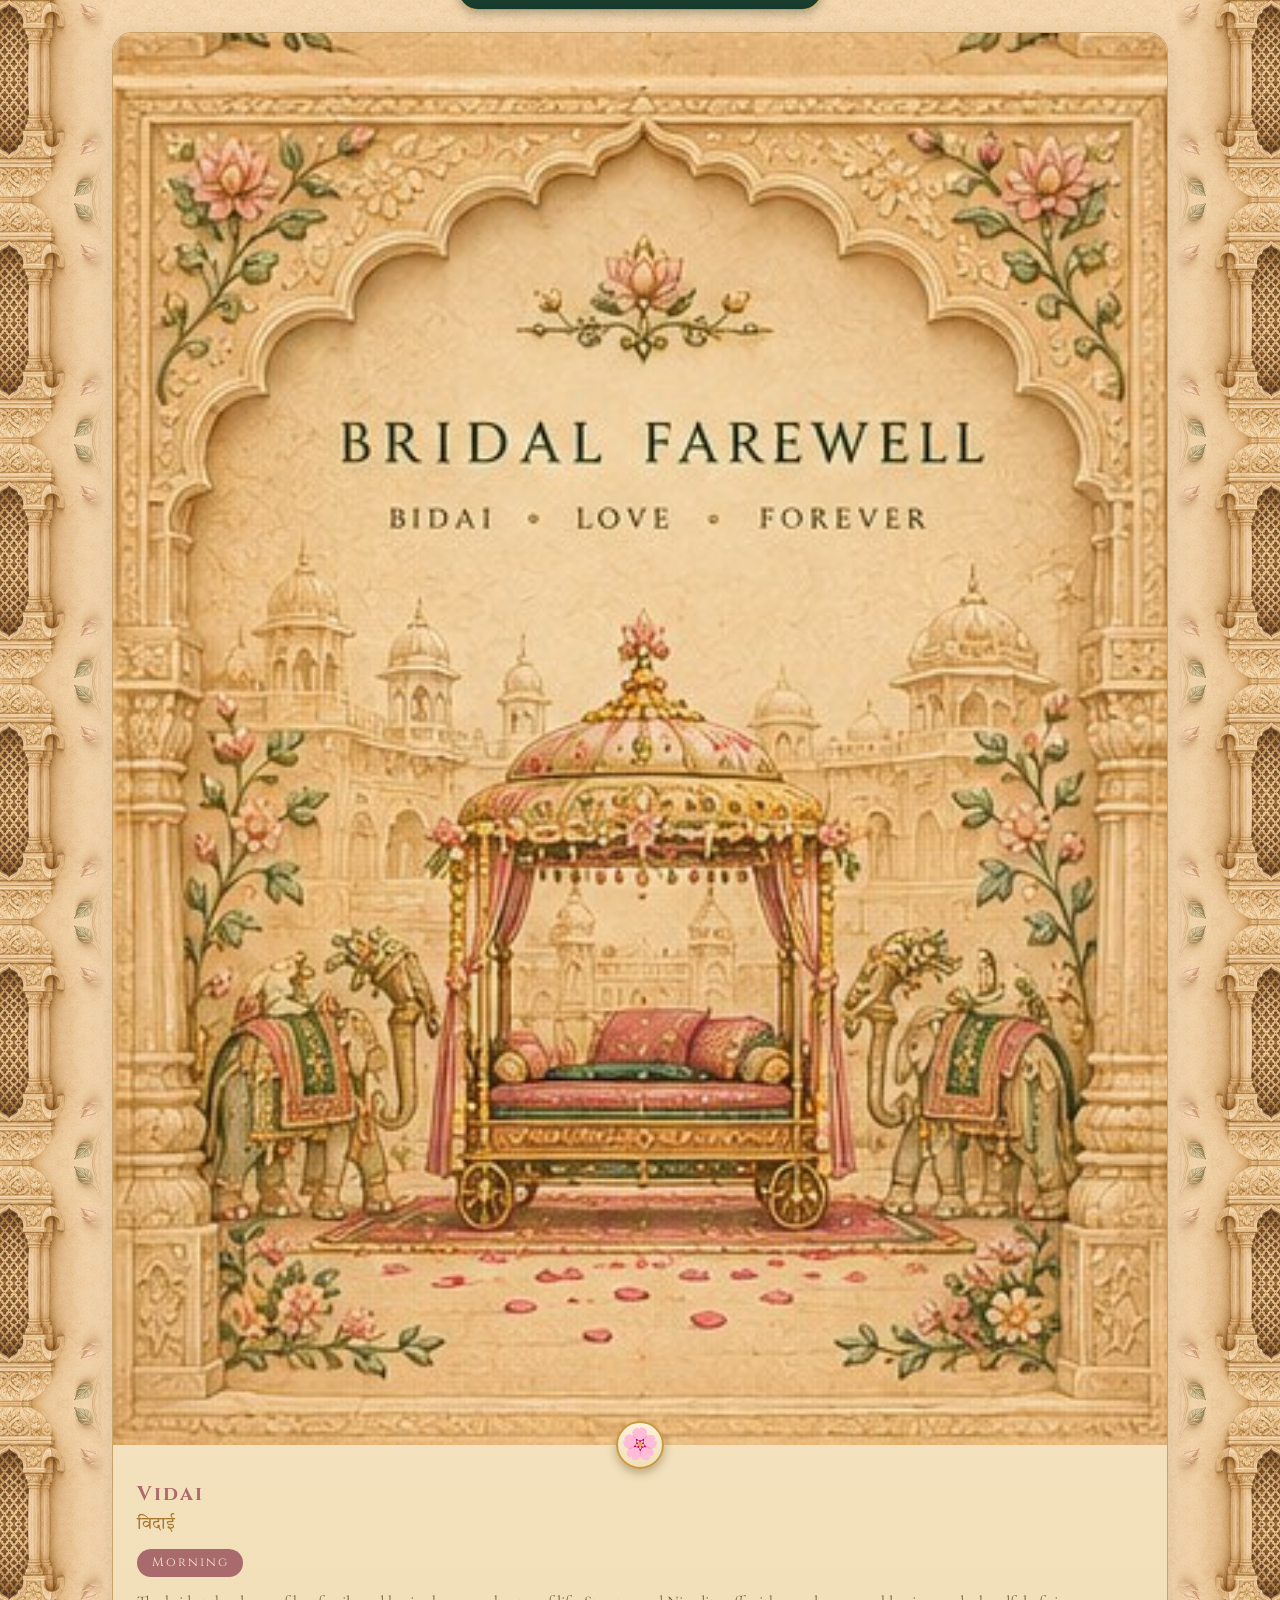
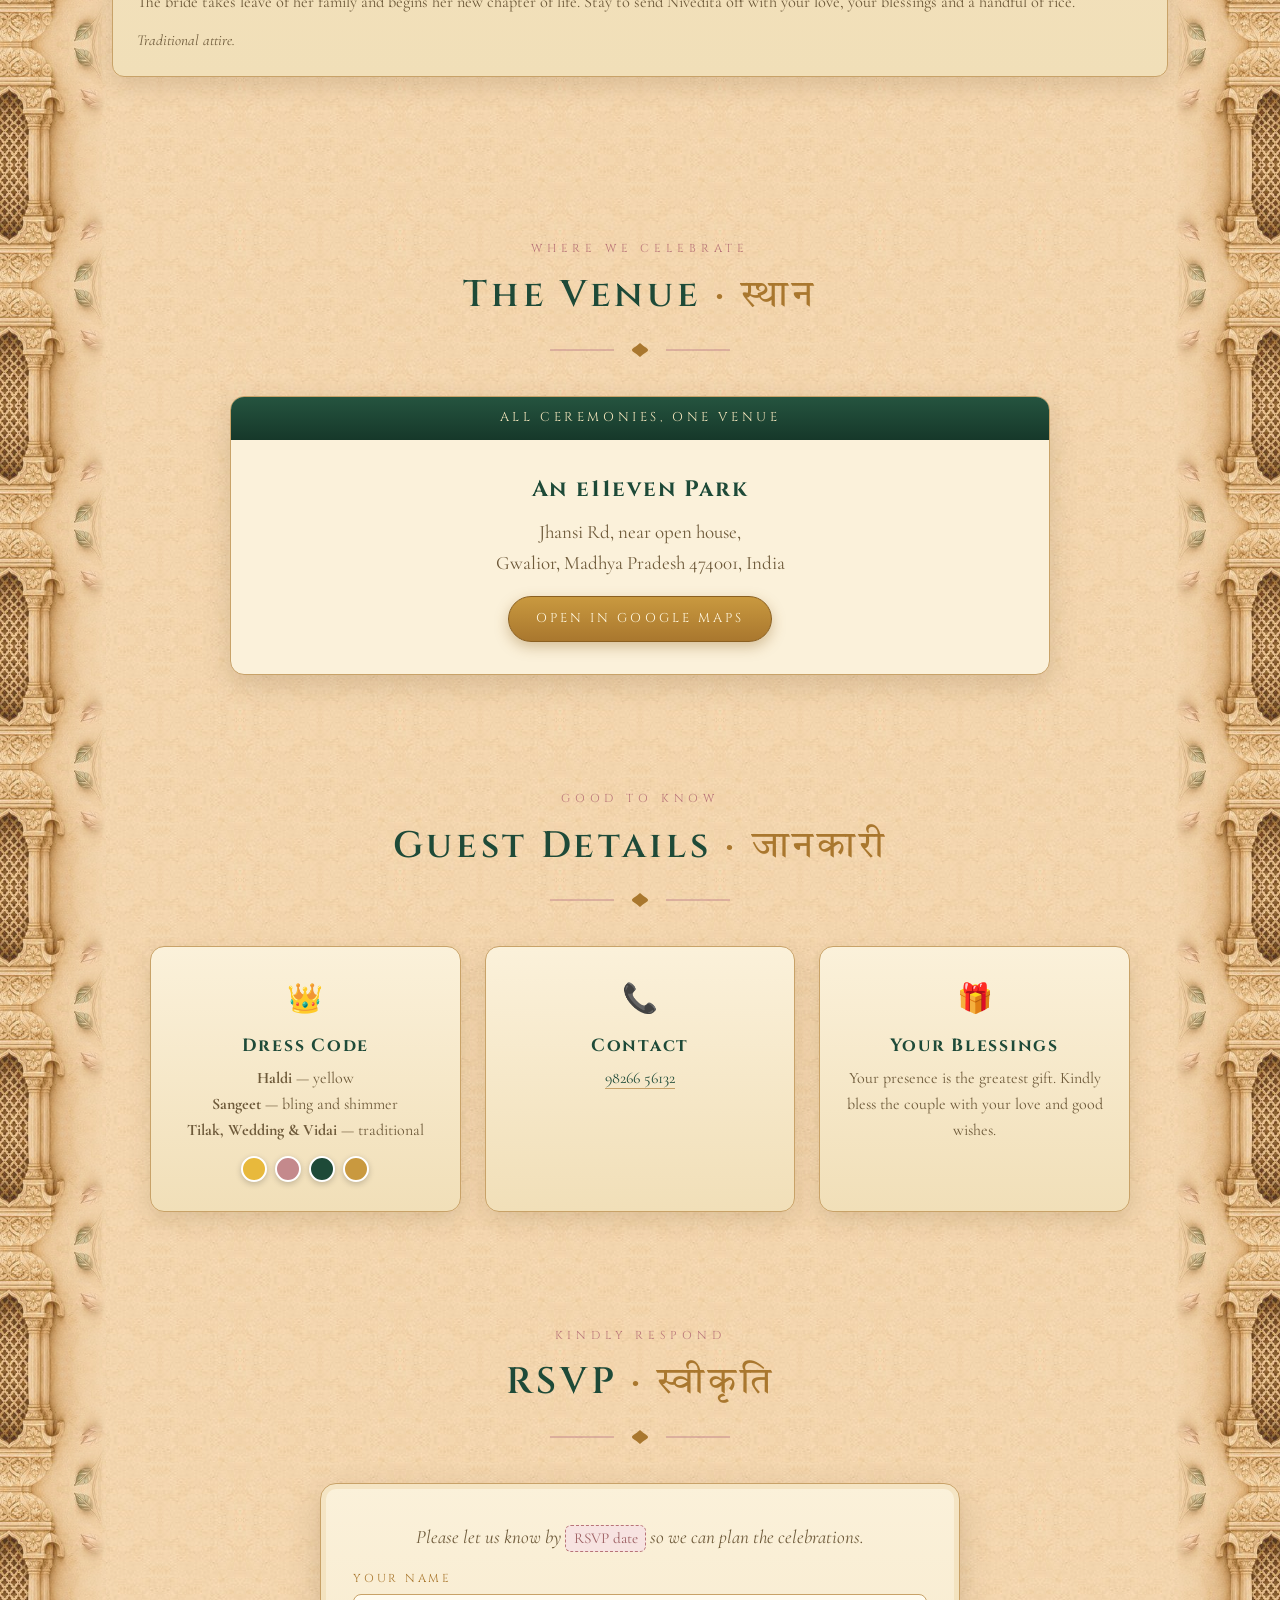
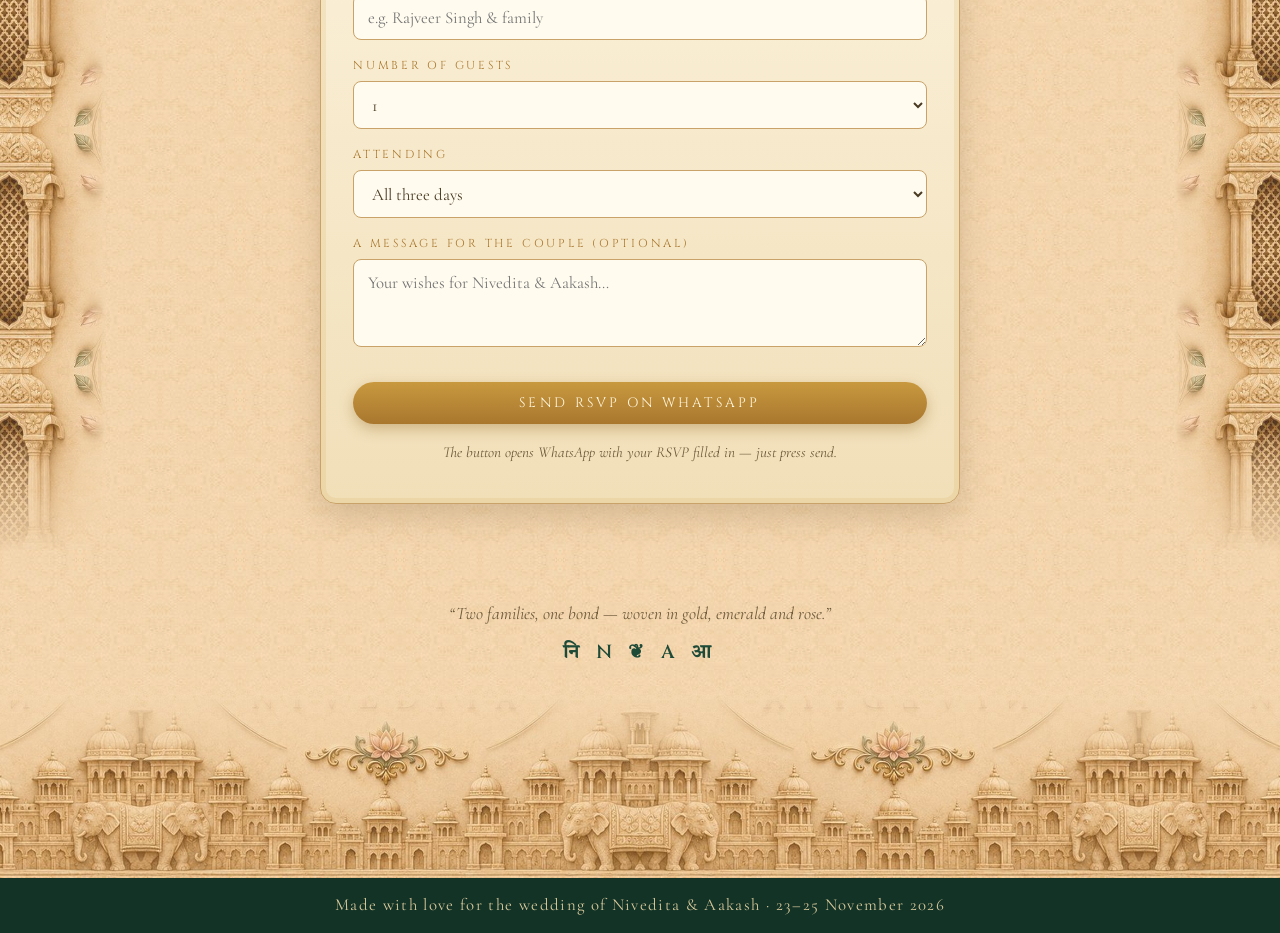
==== commit 2471472e: "Add illustrated event artwork, toran garland, and falling-petal decor Split the Rajasthani miniature" ====
--- a/bride.html
+++ b/bride.html
@@ -13,6 +13,7 @@
 <link rel="preconnect" href="https://fonts.googleapis.com">
 <link rel="preconnect" href="https://fonts.gstatic.com" crossorigin>
 <link href="https://fonts.googleapis.com/css2?family=Cinzel:wght@400;500;600;700&family=Cormorant+Garamond:ital,wght@0,400;0,500;0,600;1,400;1,500&family=Tiro+Devanagari+Hindi&display=swap" rel="stylesheet">
+<link rel="stylesheet" href="assets/decor.css">
 <style>
 :root{
   --parchment:#F3D5AD;      /* sampled from the artwork so nothing seams */
@@ -269,6 +270,12 @@
   </div>
 </nav>
 
+<div class="toran" aria-hidden="true">
+  <div class="toran-row">
+    <span class="bit">🍃</span><span class="bit">🌼</span><span class="bit">🔔</span><span class="bit">🍃</span><span class="bit">🌼</span><span class="bit">🔔</span><span class="bit">🍃</span><span class="bit">🌼</span><span class="bit">🔔</span><span class="bit">🍃</span><span class="bit">🌼</span><span class="bit">🔔</span><span class="bit">🍃</span><span class="bit">🌼</span><span class="bit">🔔</span><span class="bit">🍃</span><span class="bit">🌼</span><span class="bit">🔔</span>
+  </div>
+</div>
+
 <header class="hero" id="top" role="img" aria-label="Carved sandstone palace wall with the Nivedita and Aakash monogram at its centre">
   <h1 class="sr-only">Nivedita weds Aakash — 23, 24 and 25 November 2026, An e11even Park, Gwalior</h1>
   <div class="court">
@@ -276,6 +283,7 @@
     <p class="dates">23 · 24 · 25 November 2026</p>
     <p class="place">An e11even Park · Gwalior, Madhya Pradesh</p>
     <svg class="gold-rule" viewBox="0 0 220 14" aria-hidden="true"><line x1="0" y1="7" x2="88" y2="7" stroke="#A9772E" stroke-width="1"/><circle cx="110" cy="7" r="4" fill="none" stroke="#A9772E"/><circle cx="110" cy="7" r="1.6" fill="#A9772E"/><line x1="132" y1="7" x2="220" y2="7" stroke="#A9772E" stroke-width="1"/></svg>
+    <div class="diya-row" aria-hidden="true"><span class="diya">🪔</span><span class="diya">🪔</span><span class="diya">🪔</span></div>
 
     <div class="count" id="count" aria-label="Countdown to the Baraat">
       <div class="cell"><div class="num" id="cd">–</div><div class="lab">Days</div></div>
@@ -312,23 +320,25 @@
   <h2 class="title">Wedding Events <span class="dev">· विवाह समारोह</span></h2>
   <svg class="title-orn" width="180" height="16" viewBox="0 0 180 16" aria-hidden="true"><path d="M0 8h64" stroke="#C4898C"/><path d="M116 8h64" stroke="#C4898C"/><path d="M90 1c4 4 8 5 8 7s-4 3-8 7c-4-4-8-5-8-7s4-3 8-7z" fill="#A9772E"/></svg>
 
+  <img class="events-banner" src="assets/events/journey.jpg" alt="Two souls, one journey — decorated elephants approaching the palace gate" loading="lazy" width="376" height="504">
+
   <p class="events-note">All ceremonies take place at <strong>An e11even Park</strong>, Gwalior.</p>
 
   <div class="day">
     <div class="day-head"><div class="rule"></div><div class="badge">Monday · 23 November 2026</div><div class="rule"></div></div>
     <div class="events">
-      <article class="event hue-o">
-        <span class="corner">✦</span>
-        <div class="icon haldi">🌼</div>
+      <article class="event hue-o has-art">
+        <div class="event-art"><img src="assets/events/haldi.jpg" alt="Haldi — turmeric and marigolds in a brass vessel before a carved archway" loading="lazy" width="376" height="504"></div>
+        <div class="icon-badge"><span class="icon haldi">🌼</span></div>
         <h3>Haldi</h3>
         <div class="dev-name dev">हल्दी</div>
         <div class="time">11:30 AM – 2:00 PM</div>
         <p>Turmeric, sandalwood and rose water are lovingly applied to the couple amid songs and laughter — a blessing of radiance for the days ahead.</p>
         <p class="meta">Wear yellow — marigold, mustard, sunshine, any shade of it.</p>
       </article>
-      <article class="event hue-r">
-        <span class="corner">✦</span>
-        <div class="icon sangeet">💃</div>
+      <article class="event hue-r has-art">
+        <div class="event-art"><img src="assets/events/sangeet.jpg" alt="Sangeet — sitar and tabla set before the palace, ready for music and dance" loading="lazy" width="376" height="504"></div>
+        <div class="icon-badge"><span class="icon sangeet">💃</span></div>
         <h3>Sangeet</h3>
         <div class="dev-name dev">संगीत</div>
         <div class="time">7:00 PM – 11:00 PM</div>
@@ -350,9 +360,9 @@
         <p>The bride's family honours the groom and his family in a traditional way — a mark of acceptance, respect and the formal bond between the two houses.</p>
         <p class="meta">Traditional attire — safas and sarees.</p>
       </article>
-      <article class="event hue-g">
-        <span class="corner">✦</span>
-        <div class="icon baraat">🐎</div>
+      <article class="event hue-g has-art">
+        <div class="event-art"><img src="assets/events/wedding.jpg" alt="Wedding — the mandap with sacred fire, draped in flowers before the palace" loading="lazy" width="376" height="504"></div>
+        <div class="icon-badge"><span class="icon baraat">🐎</span></div>
         <h3>Baraat &amp; Wedding</h3>
         <div class="dev-name dev">बारात</div>
         <div class="time">From 6:00 PM</div>
@@ -365,9 +375,9 @@
   <div class="day">
     <div class="day-head"><div class="rule"></div><div class="badge">Wednesday · 25 November 2026</div><div class="rule"></div></div>
     <div class="events">
-      <article class="event hue-r">
-        <span class="corner">✦</span>
-        <div class="icon vidai">🌸</div>
+      <article class="event hue-r has-art">
+        <div class="event-art"><img src="assets/events/vidai.jpg" alt="Bridal farewell — the palanquin flanked by decorated elephants" loading="lazy" width="376" height="504"></div>
+        <div class="icon-badge"><span class="icon vidai">🌸</span></div>
         <h3>Vidai</h3>
         <div class="dev-name dev">विदाई</div>
         <div class="time">Morning</div>
@@ -501,6 +511,7 @@
   document.getElementById('rsvpOk').style.display = 'block';
 });
 </script>
+<script src="assets/decor.js" defer></script>
 
 </body>
 </html>
--- a/assets/decor.css
+++ b/assets/decor.css
@@ -0,0 +1,80 @@
+/* ============================================================
+   Shared decorative motifs — falling petals, toran garland,
+   twinkling diyas. Used across index / groom / bride / reception.
+   ============================================================ */
+
+/* ---------- falling petals (marigold & rose) ---------- */
+.petal-field{position:fixed;inset:0;pointer-events:none;z-index:45;overflow:hidden}
+.petal{position:absolute;top:-8%;left:0;will-change:transform,opacity;animation:petal-fall linear infinite}
+.petal svg{display:block;filter:drop-shadow(0 1px 2px rgba(80,50,10,.25))}
+@keyframes petal-fall{
+  0%{transform:translate3d(0,-10vh,0) rotate(0deg);opacity:0}
+  6%{opacity:.9}
+  92%{opacity:.85}
+  100%{transform:translate3d(var(--drift,40px),112vh,0) rotate(var(--spin,320deg));opacity:0}
+}
+
+/* ---------- toran: garland of mango leaves, marigolds & bells ---------- */
+.toran{
+  position:relative;z-index:55;overflow:hidden;
+  background:linear-gradient(180deg,#173C2C,#1B4432);
+  border-bottom:1px solid rgba(201,153,63,.35);
+  padding:.35rem 0 .55rem;
+}
+.toran-row{
+  display:flex;align-items:flex-start;justify-content:space-evenly;
+  max-width:1200px;margin:0 auto;padding:0 .5rem;
+}
+.toran-row .bit{
+  font-size:1.1rem;line-height:1;display:inline-block;
+  animation:toran-sway 3.2s ease-in-out infinite;transform-origin:top center;
+  filter:drop-shadow(0 2px 3px rgba(0,0,0,.25));
+}
+.toran-row .bit:nth-child(odd){animation-delay:-1.05s}
+.toran-row .bit:nth-child(3n){animation-delay:-2.1s;font-size:.85rem}
+@keyframes toran-sway{0%,100%{transform:rotate(-9deg)}50%{transform:rotate(9deg)}}
+
+/* ---------- twinkling diya accents ---------- */
+.diya-row{display:flex;justify-content:center;gap:1rem;margin:.7rem 0 0}
+.diya-row .diya{font-size:1.15rem;display:inline-block;animation:diya-flicker 2.3s ease-in-out infinite}
+.diya-row .diya:nth-child(2n){animation-delay:-.75s}
+.diya-row .diya:nth-child(3n){animation-delay:-1.5s}
+@keyframes diya-flicker{
+  0%,100%{transform:scale(1) translateY(0);opacity:1}
+  50%{transform:scale(1.1) translateY(-2px);opacity:.82}
+}
+
+/* ---------- illustrated event artwork (miniature-painting panels) ---------- */
+.event.has-art{overflow:hidden}
+.event-art{margin:-1.7rem -1.5rem 0;line-height:0}
+.event-art img{display:block;width:100%;height:auto;aspect-ratio:376/504;object-fit:cover}
+.icon-badge{
+  position:relative;z-index:2;width:3rem;height:3rem;margin:-1.5rem auto .5rem;
+  background:linear-gradient(180deg,var(--card),var(--card-deep));
+  border:2px solid var(--gold-bright);border-radius:50%;
+  display:flex;align-items:center;justify-content:center;
+  box-shadow:0 4px 10px rgba(85,58,16,.35);
+}
+.icon-badge .icon{font-size:1.4rem}
+
+.events-banner{display:block;max-width:220px;margin:0 auto 2.4rem;border-radius:16px;overflow:hidden;
+  border:1px solid var(--sand-carve);box-shadow:0 10px 26px rgba(85,58,16,.22)}
+.events-banner img{display:block;width:100%;height:auto}
+
+.venue-art{display:block;width:200px;max-width:60%;margin:1.5rem auto 0;border-radius:12px;
+  border:1px solid var(--sand-carve);box-shadow:0 8px 20px rgba(85,58,16,.25)}
+
+@media (prefers-reduced-motion: reduce){
+  .petal-field{display:none}
+  .toran-row .bit{animation:none}
+  .diya-row .diya{animation:none}
+}
+@media (max-width:620px){
+  .toran{padding:.25rem 0 .4rem}
+  .toran-row .bit{font-size:.92rem}
+  .toran-row .bit:nth-child(3n){font-size:.72rem}
+  .toran-row .bit:nth-child(4n){display:none}
+  .event-art{margin:-1.4rem -1.2rem 0}
+  .events-banner{max-width:170px;margin-bottom:1.8rem}
+  .venue-art{width:150px}
+}
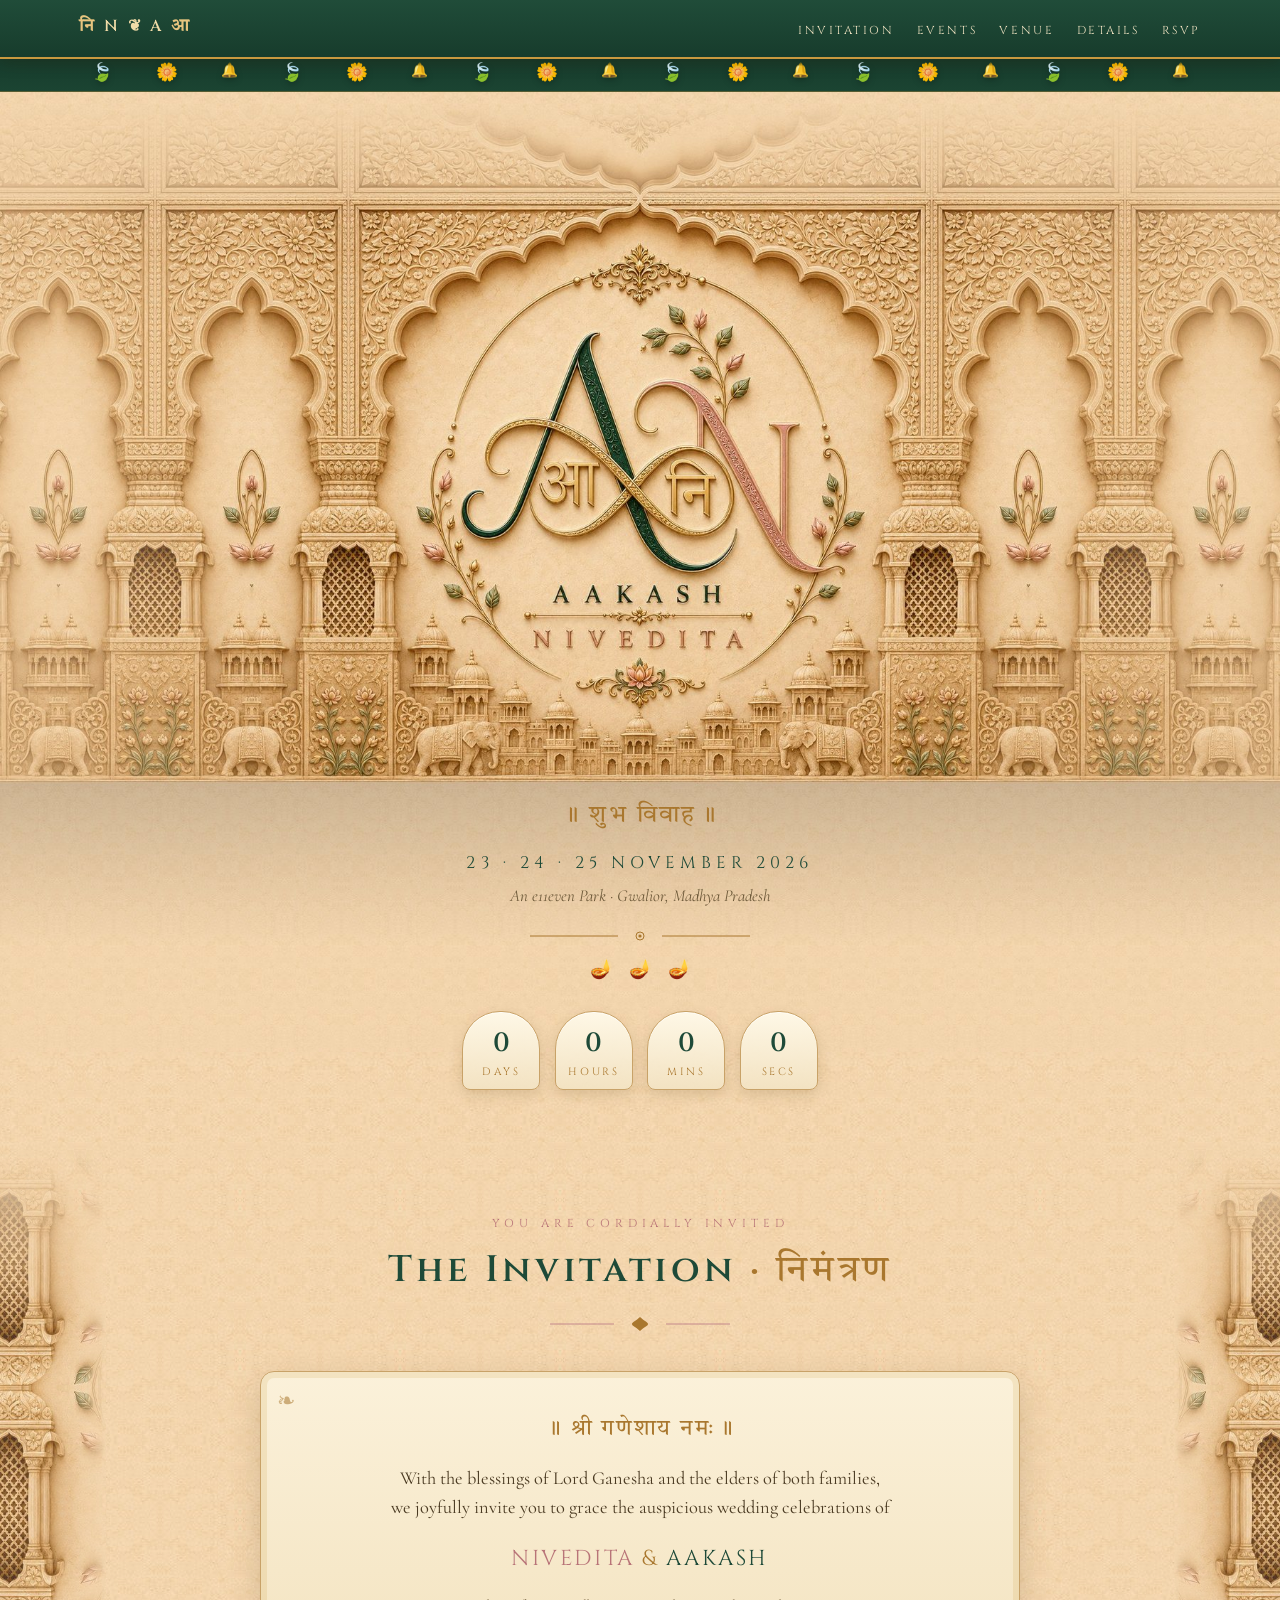
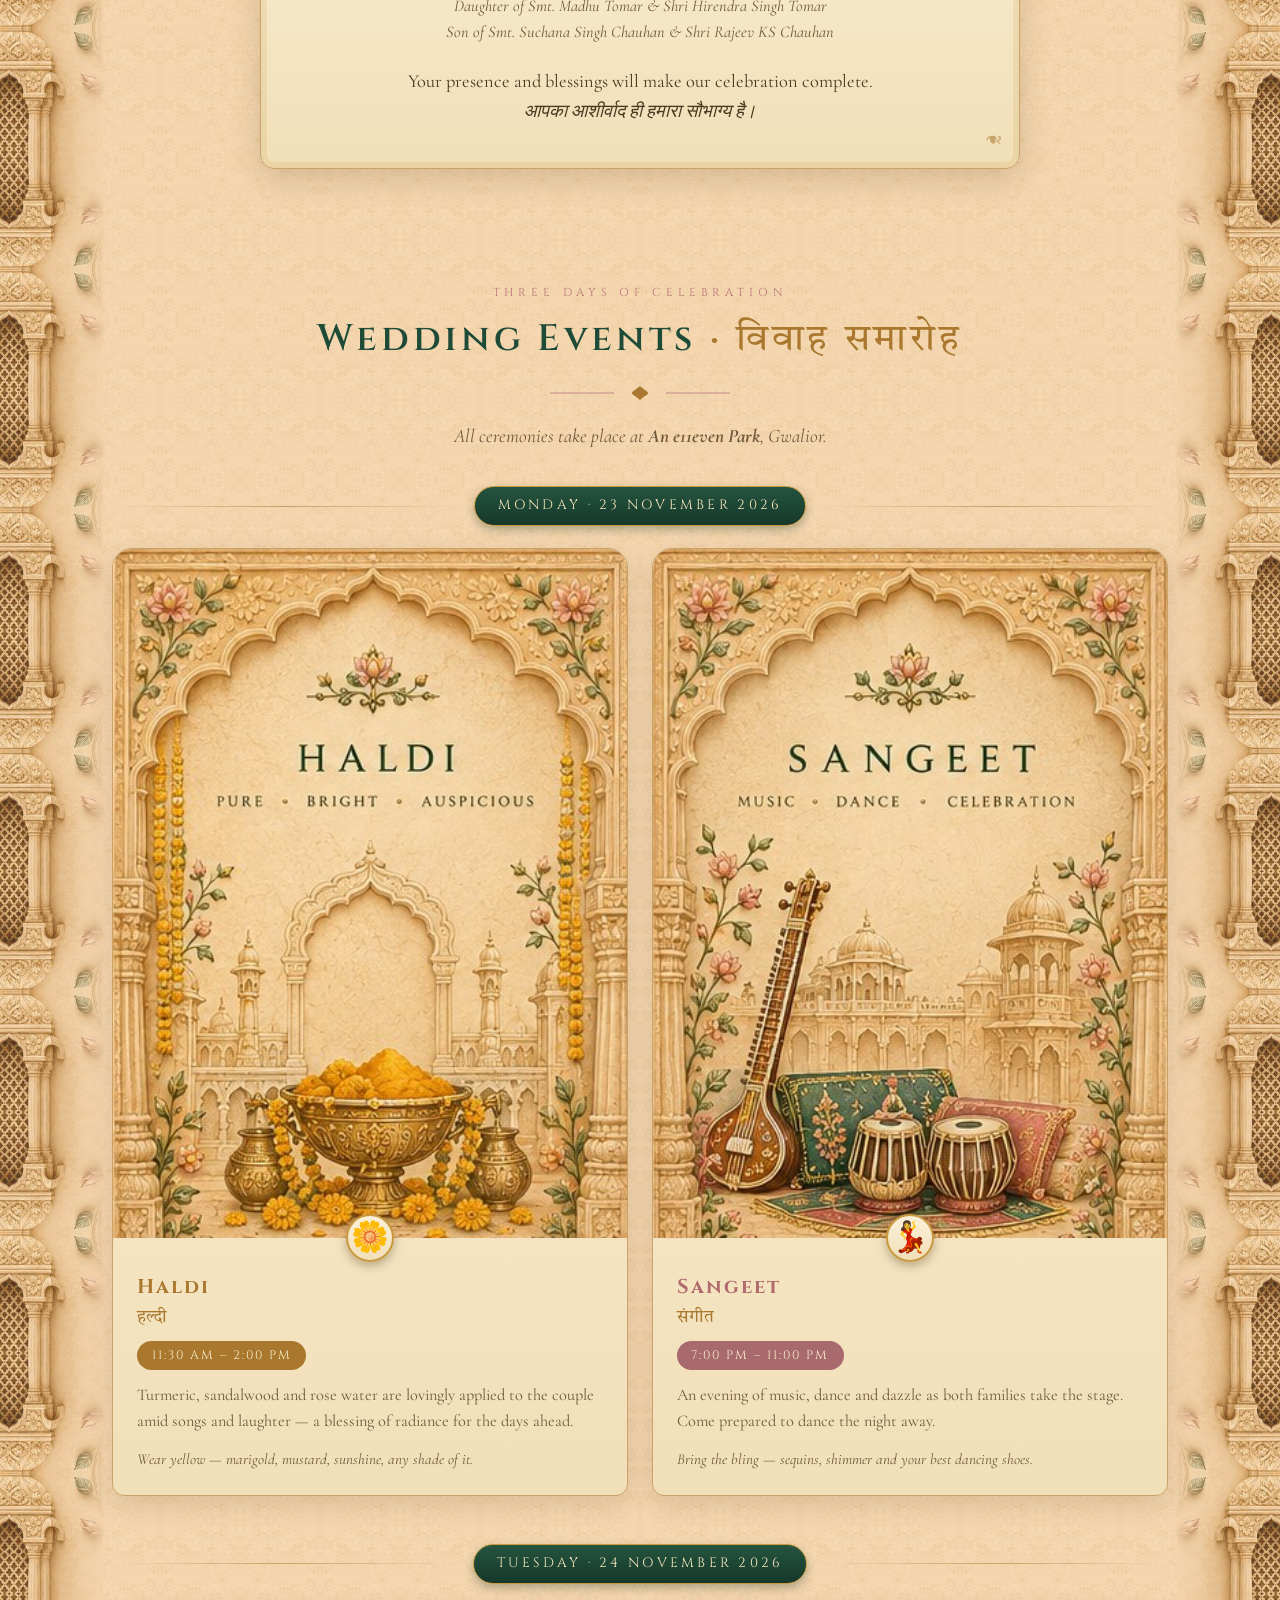
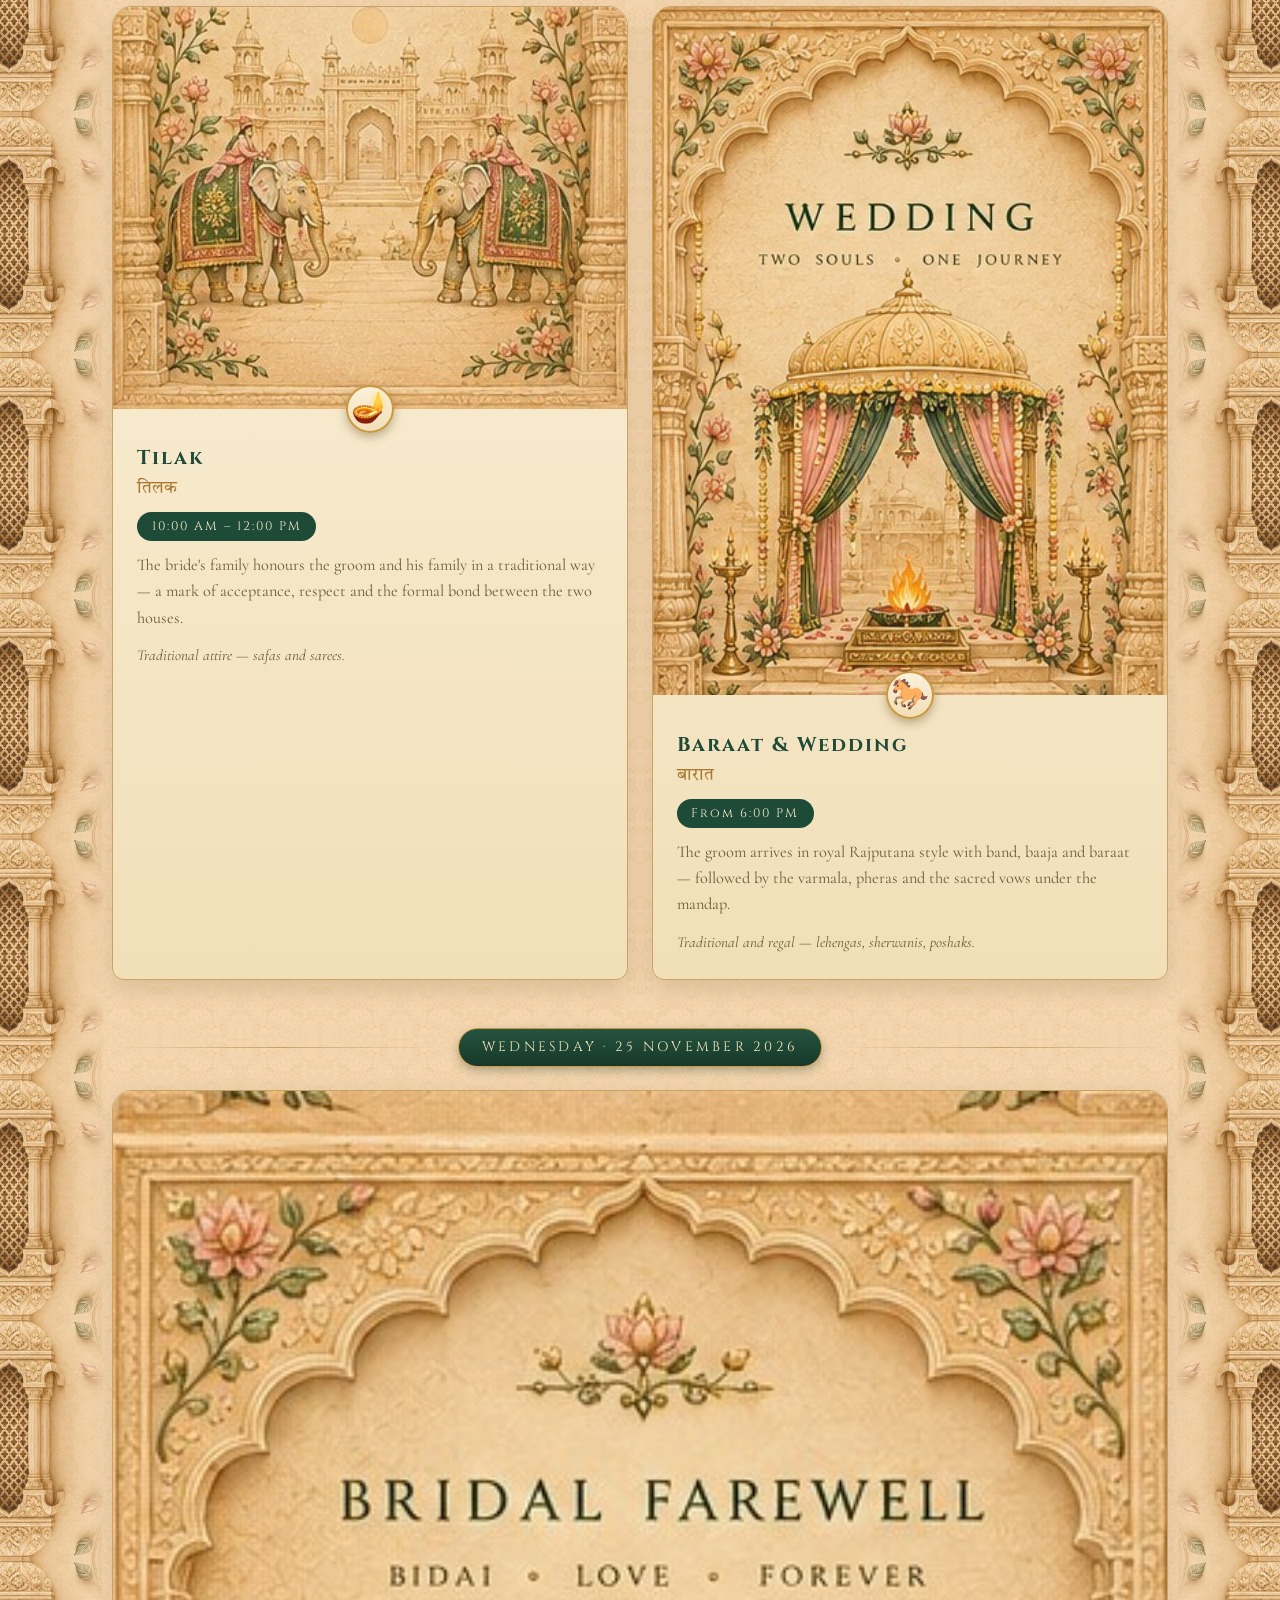
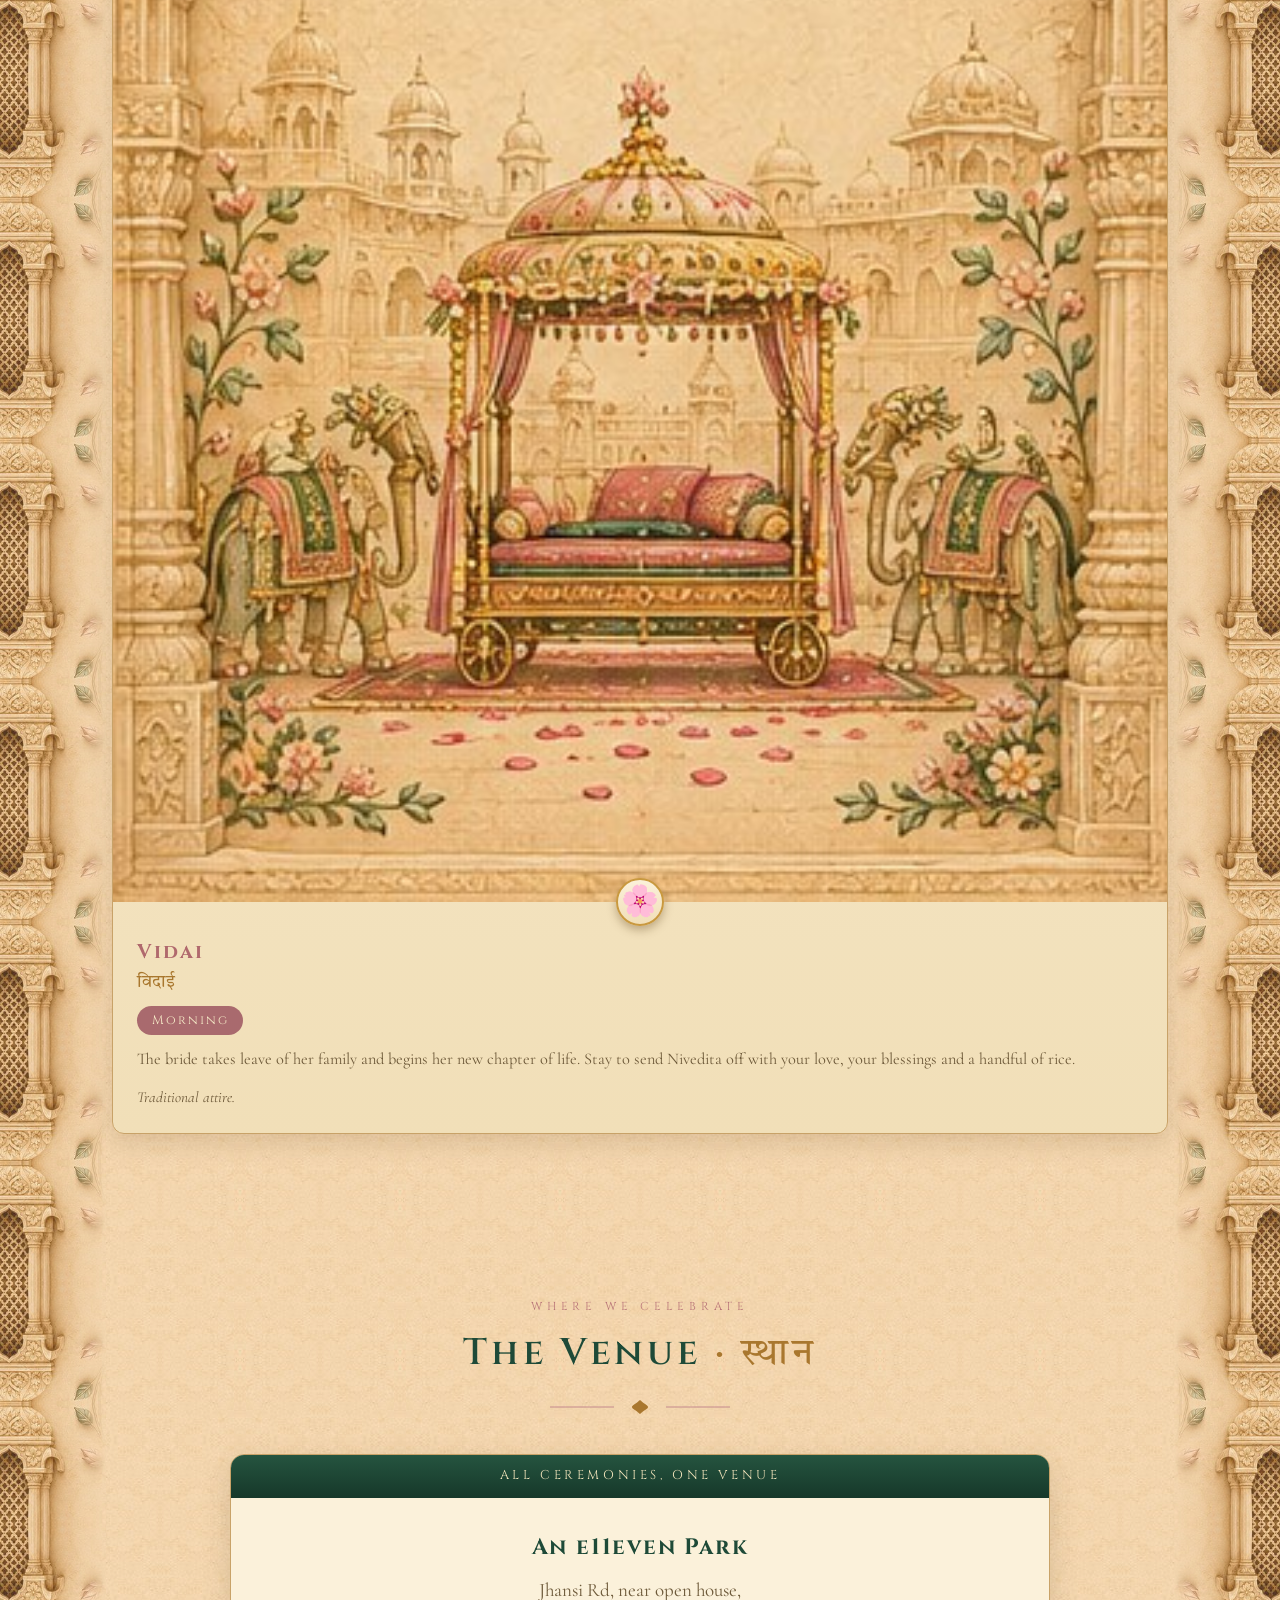
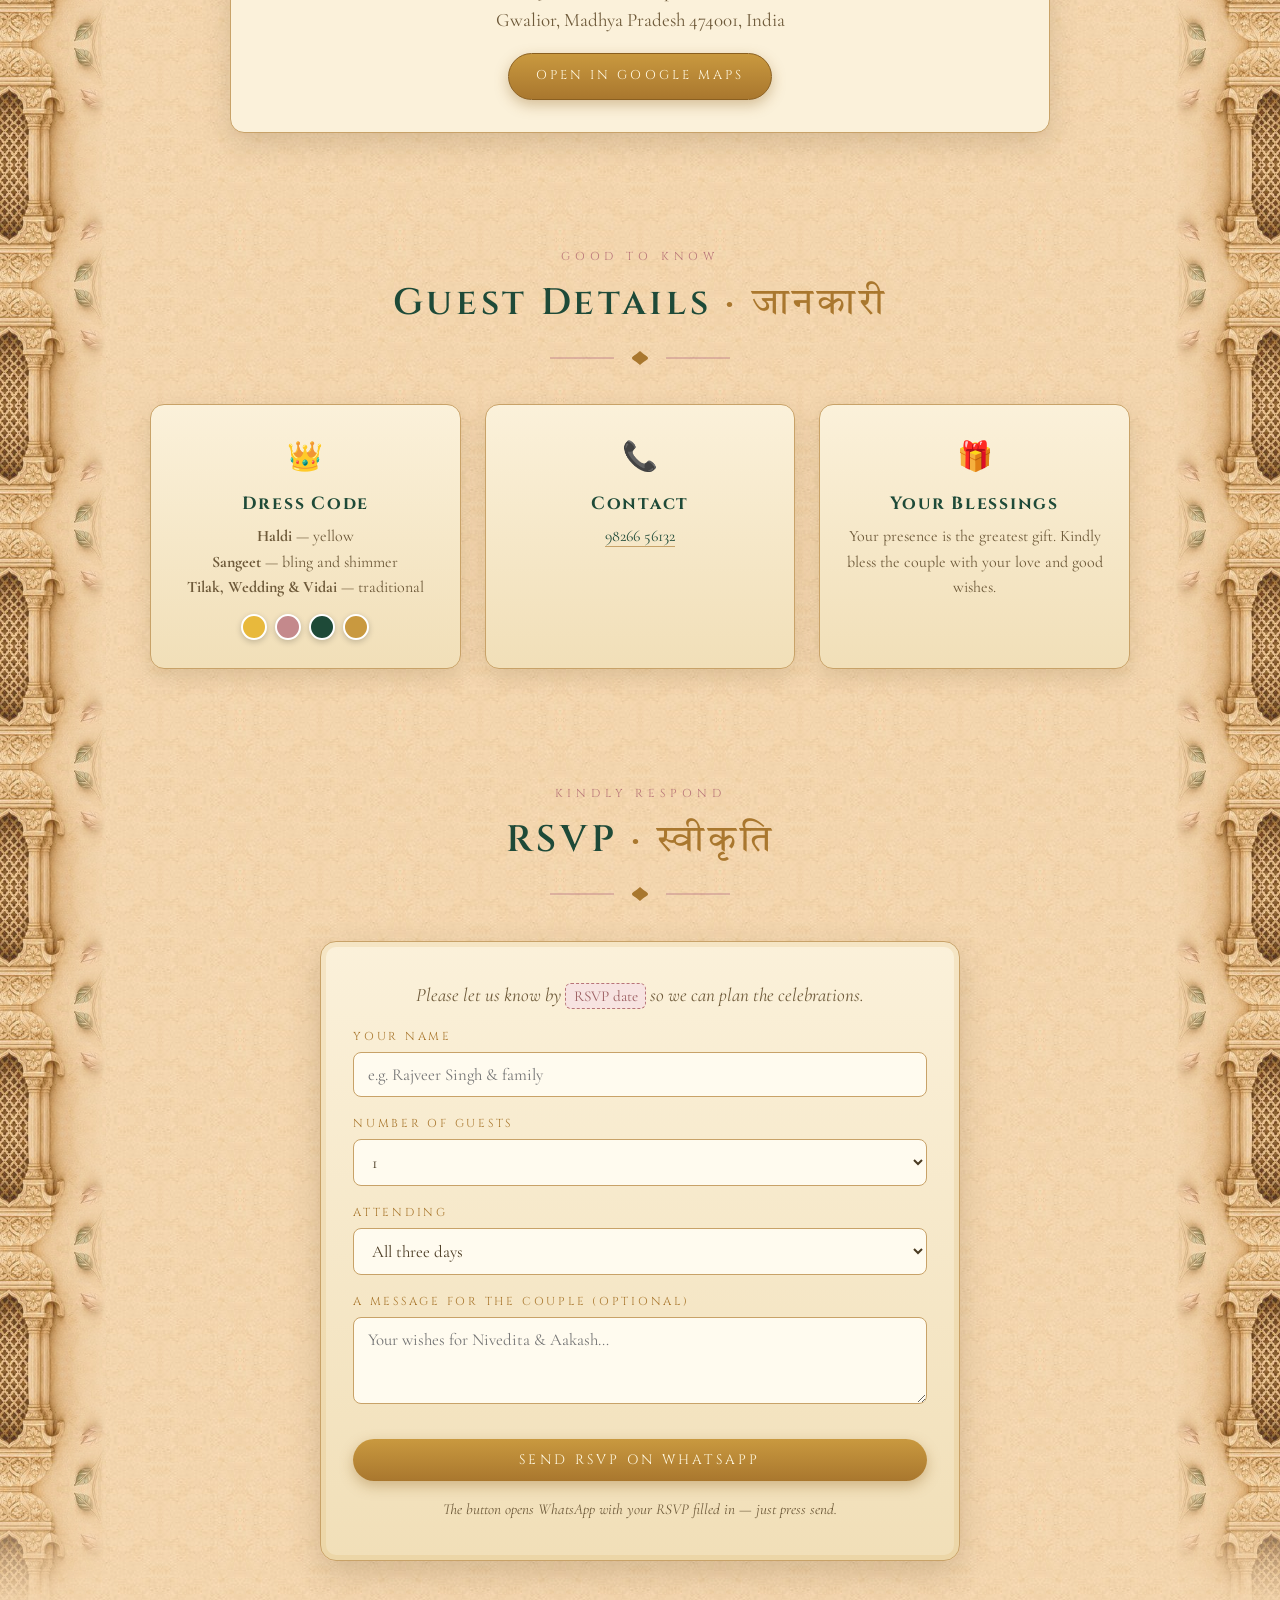
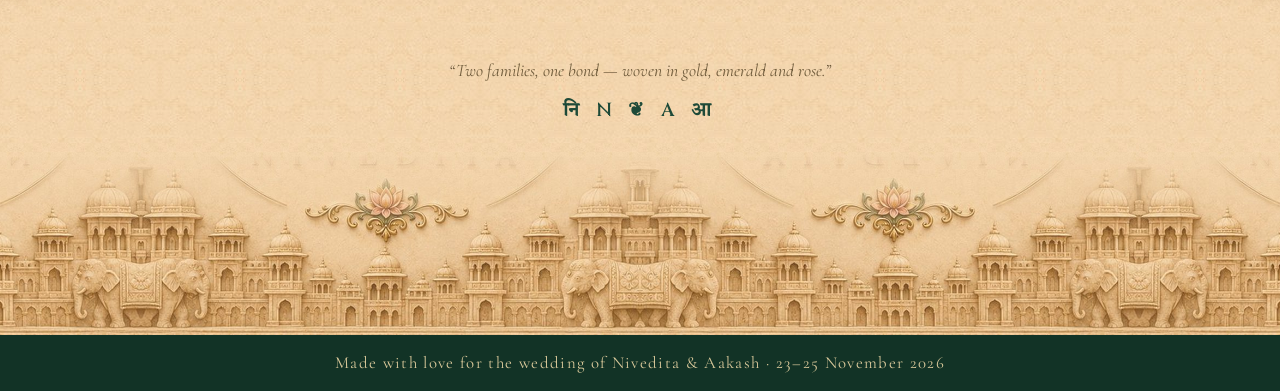
==== commit 66006b3e: "Replace journey banner with Tilak artwork Removed the "Two Souls, One Journey" section banner and in" ====
--- a/bride.html
+++ b/bride.html
@@ -320,8 +320,6 @@
   <h2 class="title">Wedding Events <span class="dev">· विवाह समारोह</span></h2>
   <svg class="title-orn" width="180" height="16" viewBox="0 0 180 16" aria-hidden="true"><path d="M0 8h64" stroke="#C4898C"/><path d="M116 8h64" stroke="#C4898C"/><path d="M90 1c4 4 8 5 8 7s-4 3-8 7c-4-4-8-5-8-7s4-3 8-7z" fill="#A9772E"/></svg>
 
-  <img class="events-banner" src="assets/events/journey.jpg" alt="Two souls, one journey — decorated elephants approaching the palace gate" loading="lazy" width="376" height="504">
-
   <p class="events-note">All ceremonies take place at <strong>An e11even Park</strong>, Gwalior.</p>
 
   <div class="day">
@@ -351,9 +349,9 @@
   <div class="day">
     <div class="day-head"><div class="rule"></div><div class="badge">Tuesday · 24 November 2026</div><div class="rule"></div></div>
     <div class="events">
-      <article class="event hue-g">
-        <span class="corner">✦</span>
-        <div class="icon tilak">🪔</div>
+      <article class="event hue-g has-art">
+        <div class="event-art"><img src="assets/events/tilak.jpg" alt="Tilak — two decorated elephant processions meeting before the palace gate" loading="lazy" width="376" height="294"></div>
+        <div class="icon-badge"><span class="icon tilak">🪔</span></div>
         <h3>Tilak</h3>
         <div class="dev-name dev">तिलक</div>
         <div class="time">10:00 AM – 12:00 PM</div>
--- a/assets/decor.css
+++ b/assets/decor.css
@@ -47,7 +47,7 @@
 /* ---------- illustrated event artwork (miniature-painting panels) ---------- */
 .event.has-art{overflow:hidden}
 .event-art{margin:-1.7rem -1.5rem 0;line-height:0}
-.event-art img{display:block;width:100%;height:auto;aspect-ratio:376/504;object-fit:cover}
+.event-art img{display:block;width:100%;height:auto}
 .icon-badge{
   position:relative;z-index:2;width:3rem;height:3rem;margin:-1.5rem auto .5rem;
   background:linear-gradient(180deg,var(--card),var(--card-deep));
@@ -56,10 +56,6 @@
   box-shadow:0 4px 10px rgba(85,58,16,.35);
 }
 .icon-badge .icon{font-size:1.4rem}
-
-.events-banner{display:block;max-width:220px;margin:0 auto 2.4rem;border-radius:16px;overflow:hidden;
-  border:1px solid var(--sand-carve);box-shadow:0 10px 26px rgba(85,58,16,.22)}
-.events-banner img{display:block;width:100%;height:auto}
 
 .venue-art{display:block;width:200px;max-width:60%;margin:1.5rem auto 0;border-radius:12px;
   border:1px solid var(--sand-carve);box-shadow:0 8px 20px rgba(85,58,16,.25)}
@@ -75,6 +71,5 @@
   .toran-row .bit:nth-child(3n){font-size:.72rem}
   .toran-row .bit:nth-child(4n){display:none}
   .event-art{margin:-1.4rem -1.2rem 0}
-  .events-banner{max-width:170px;margin-bottom:1.8rem}
   .venue-art{width:150px}
 }
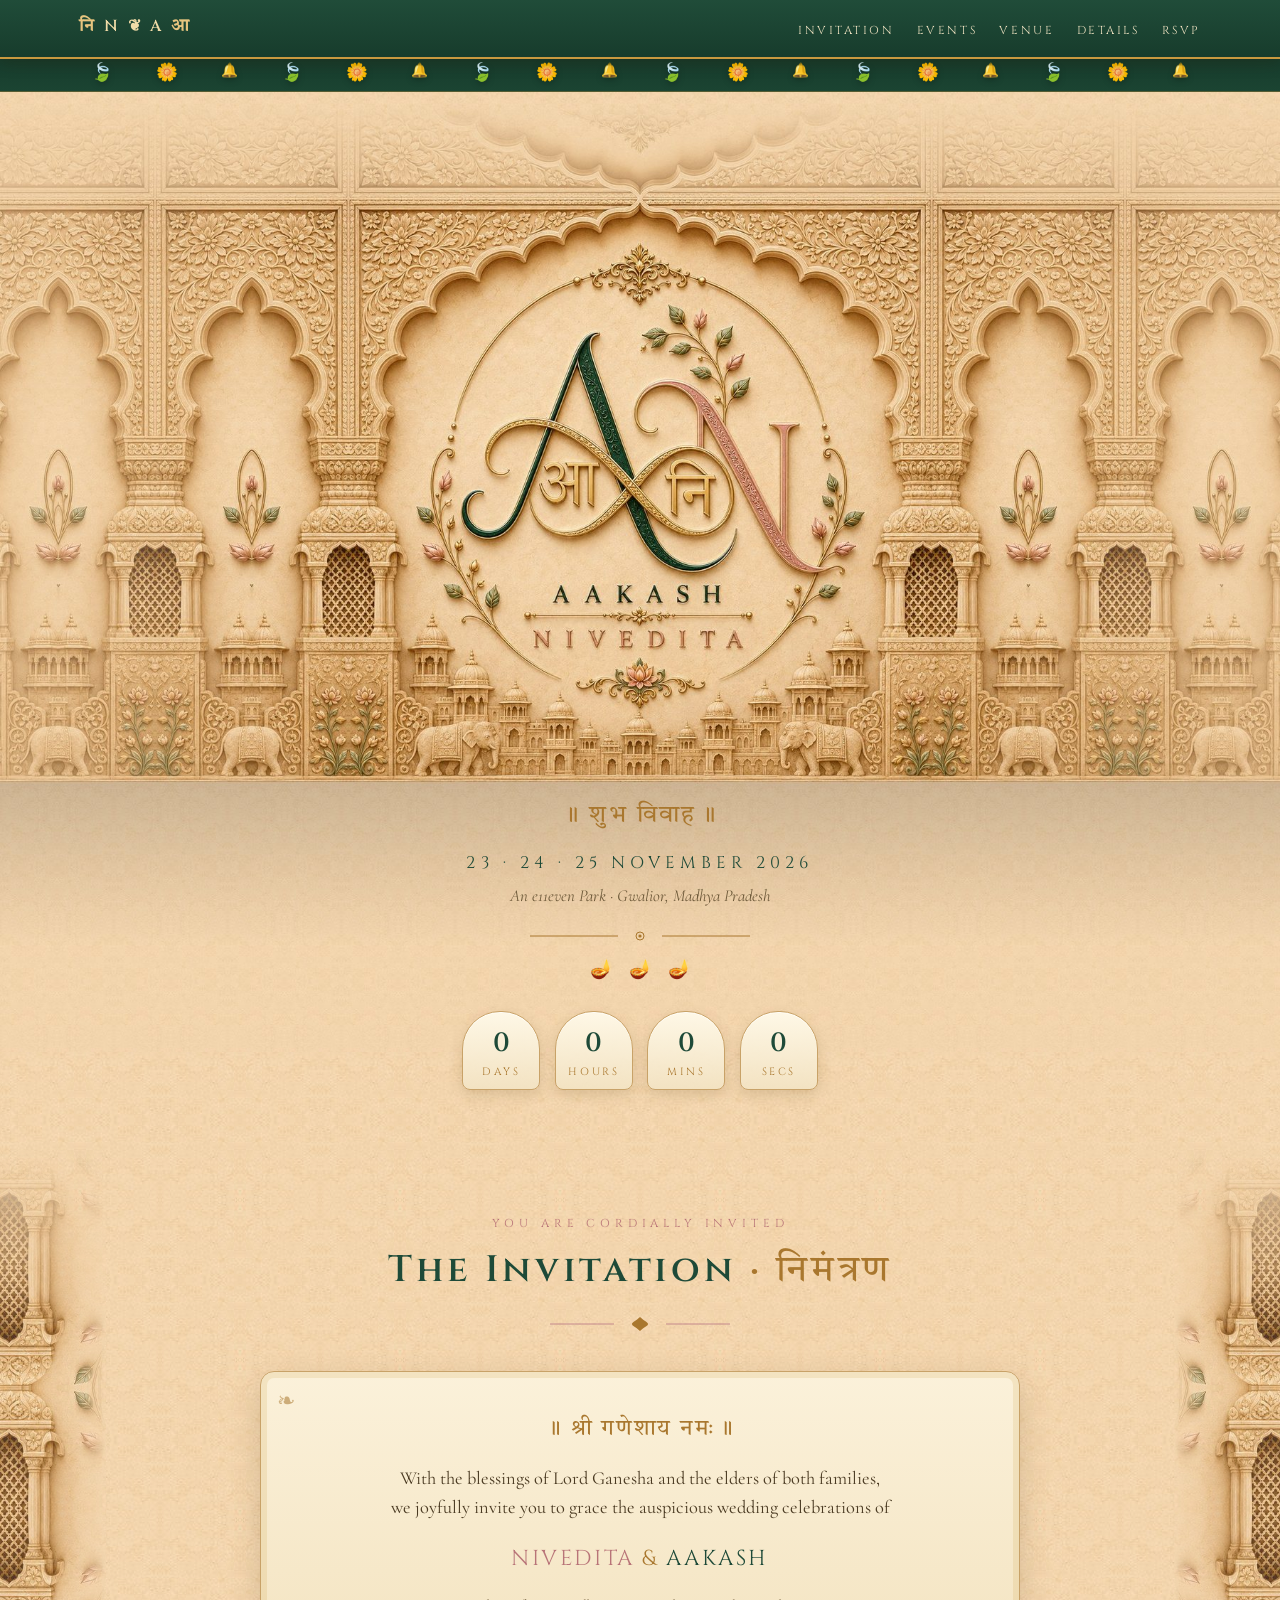
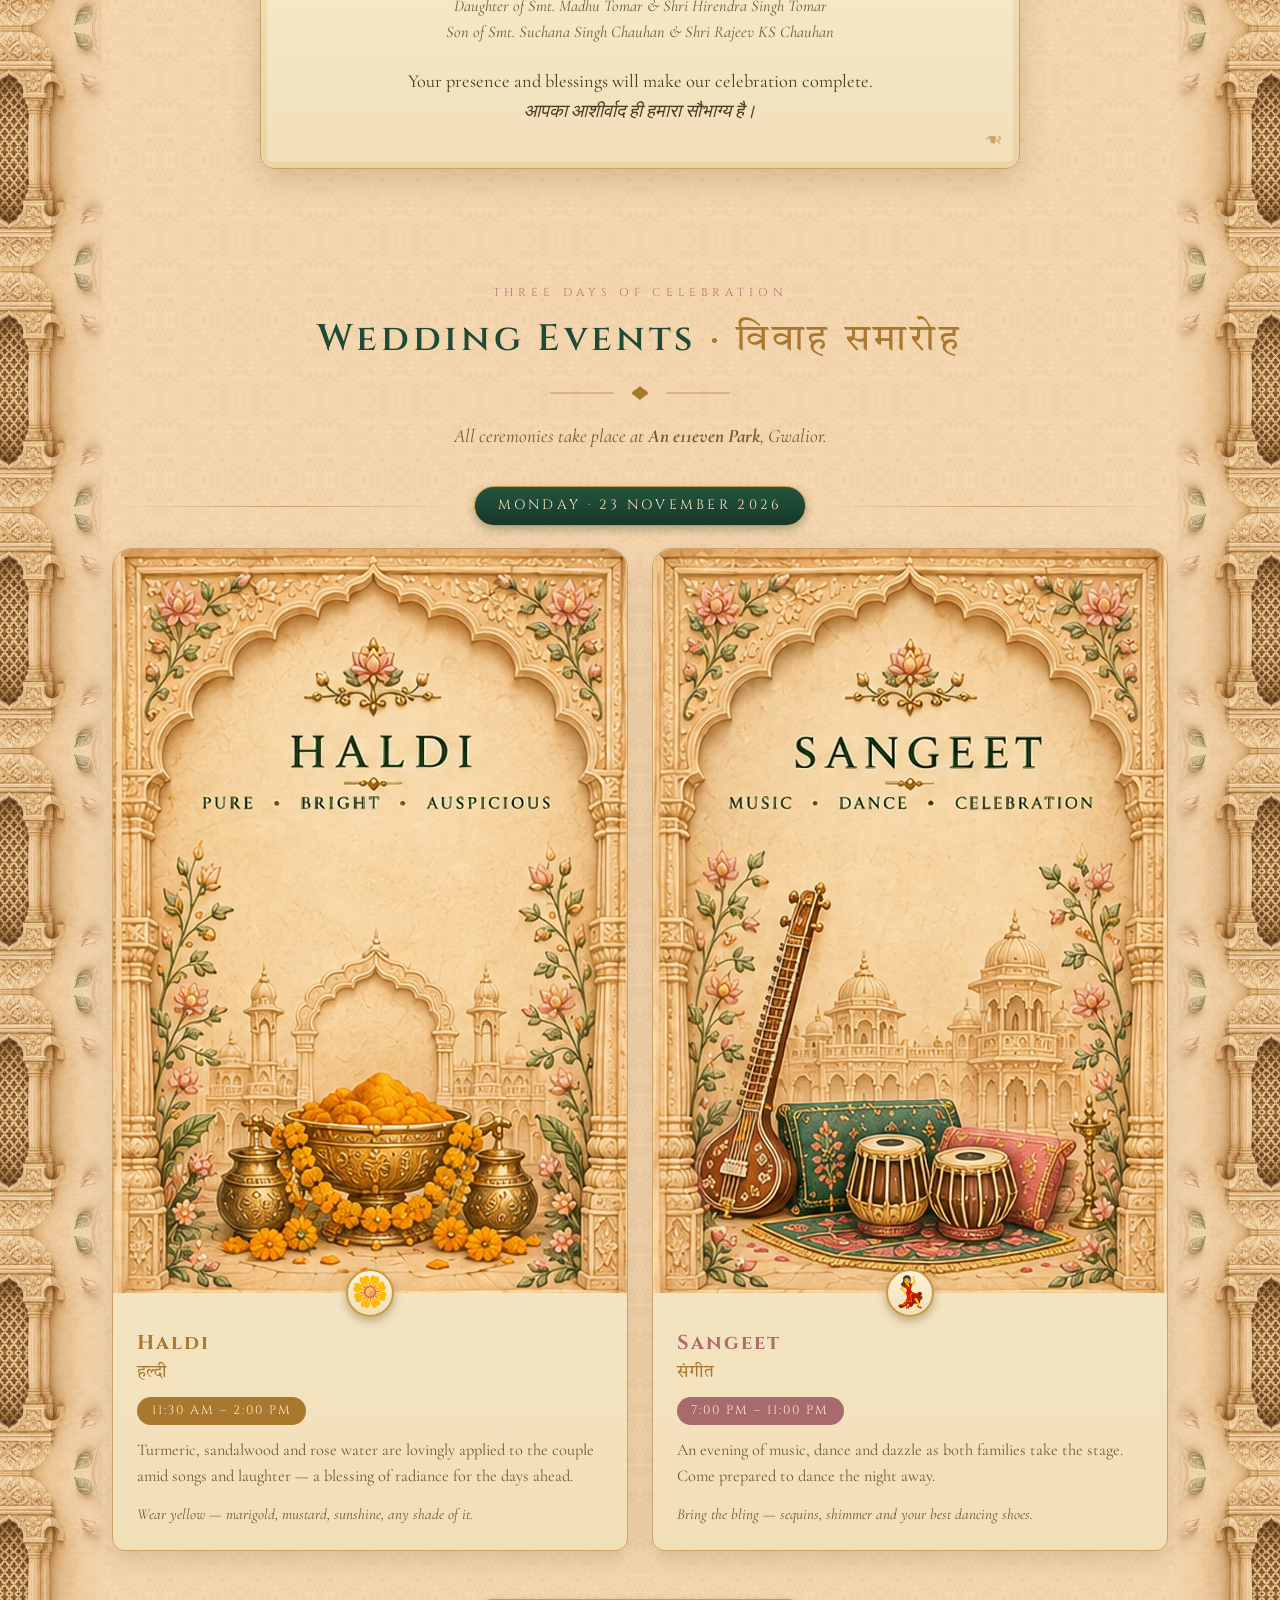
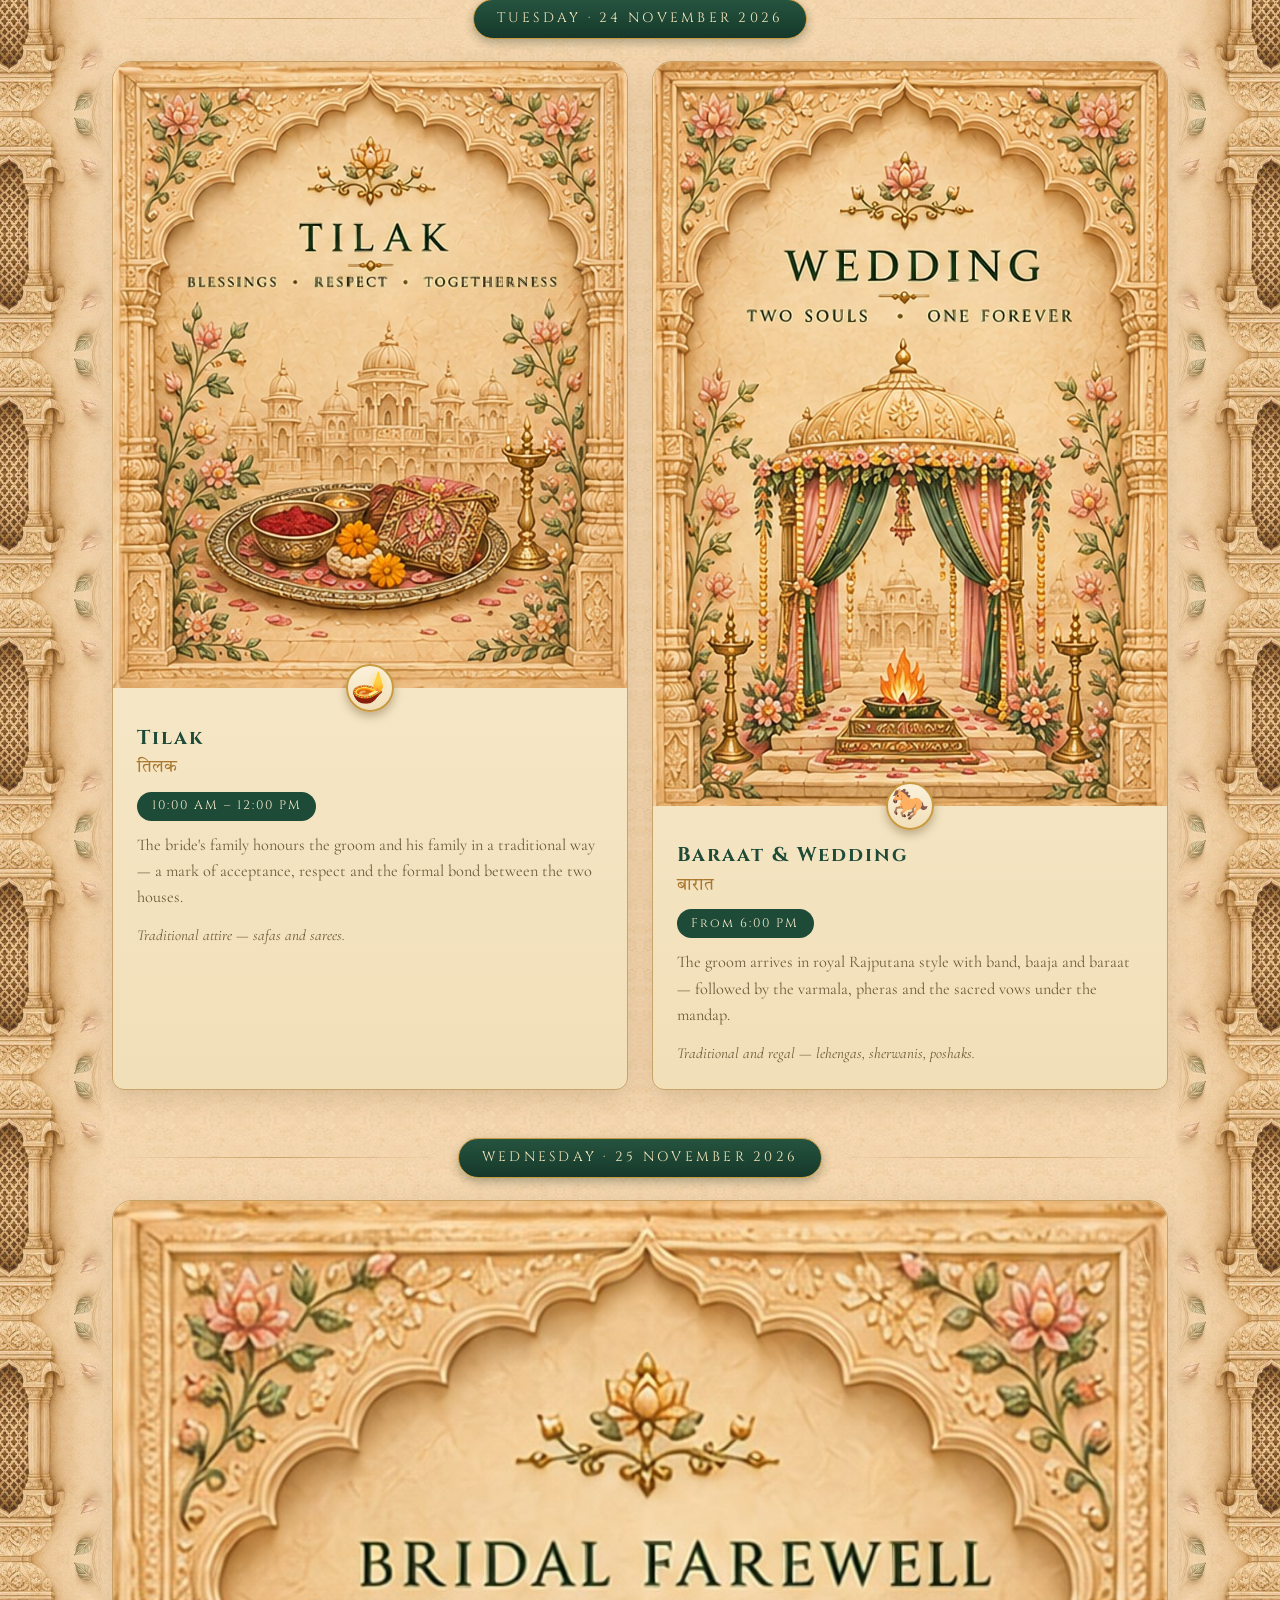
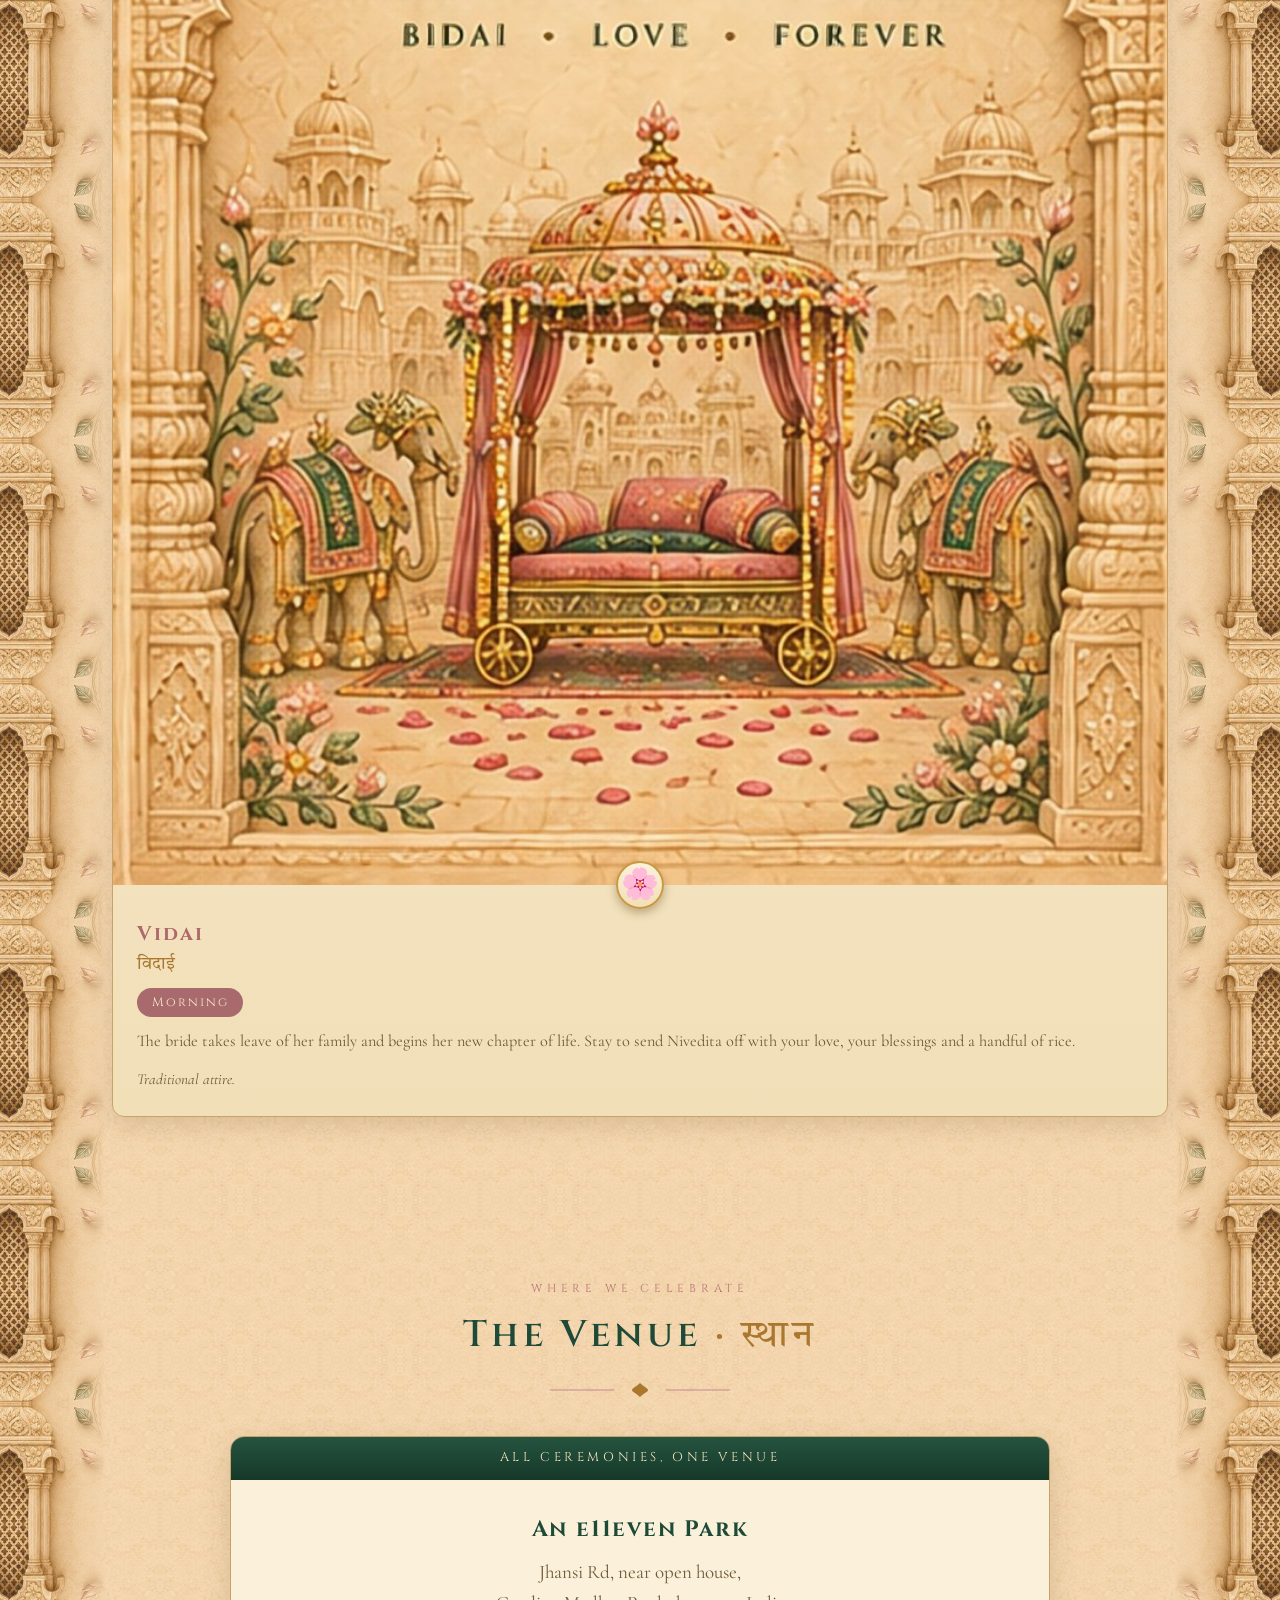
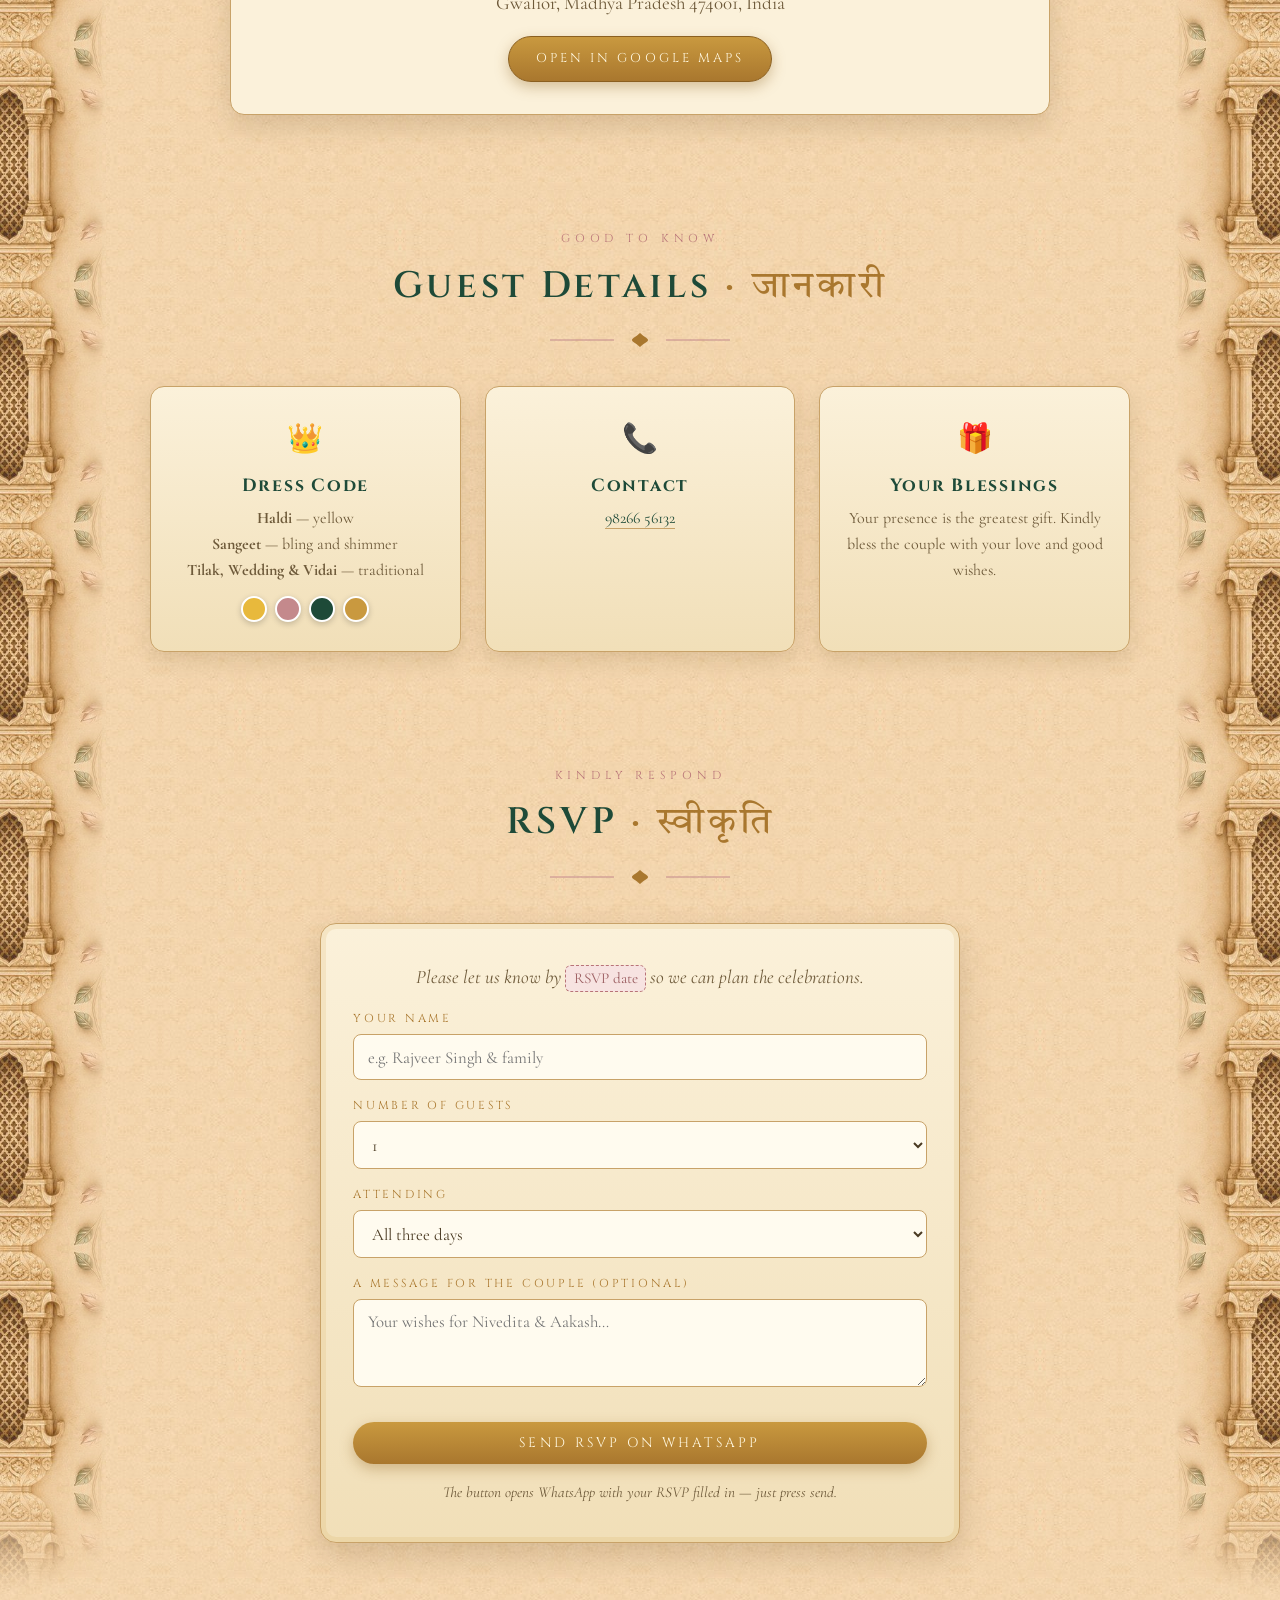
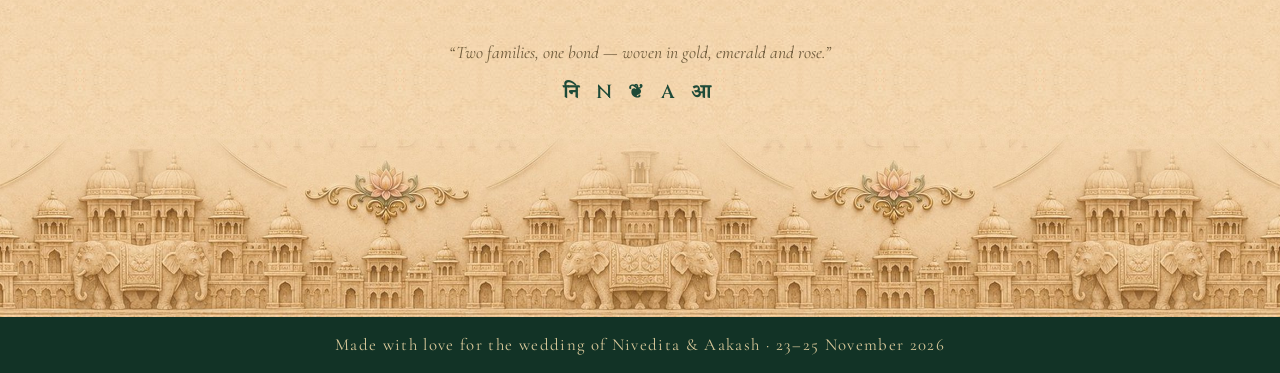
==== commit f946ff27: "x" ====
--- a/bride.html
+++ b/bride.html
@@ -326,7 +326,7 @@
     <div class="day-head"><div class="rule"></div><div class="badge">Monday · 23 November 2026</div><div class="rule"></div></div>
     <div class="events">
       <article class="event hue-o has-art">
-        <div class="event-art"><img src="assets/events/haldi.jpg" alt="Haldi — turmeric and marigolds in a brass vessel before a carved archway" loading="lazy" width="376" height="504"></div>
+        <div class="event-art"><img src="assets/events/haldi.jpg" alt="Haldi — turmeric and marigolds in a brass vessel before a carved archway" loading="lazy" width="900" height="1303"></div>
         <div class="icon-badge"><span class="icon haldi">🌼</span></div>
         <h3>Haldi</h3>
         <div class="dev-name dev">हल्दी</div>
@@ -335,7 +335,7 @@
         <p class="meta">Wear yellow — marigold, mustard, sunshine, any shade of it.</p>
       </article>
       <article class="event hue-r has-art">
-        <div class="event-art"><img src="assets/events/sangeet.jpg" alt="Sangeet — sitar and tabla set before the palace, ready for music and dance" loading="lazy" width="376" height="504"></div>
+        <div class="event-art"><img src="assets/events/sangeet.jpg" alt="Sangeet — sitar and tabla set before the palace, ready for music and dance" loading="lazy" width="900" height="1303"></div>
         <div class="icon-badge"><span class="icon sangeet">💃</span></div>
         <h3>Sangeet</h3>
         <div class="dev-name dev">संगीत</div>
@@ -350,7 +350,7 @@
     <div class="day-head"><div class="rule"></div><div class="badge">Tuesday · 24 November 2026</div><div class="rule"></div></div>
     <div class="events">
       <article class="event hue-g has-art">
-        <div class="event-art"><img src="assets/events/tilak.jpg" alt="Tilak — two decorated elephant processions meeting before the palace gate" loading="lazy" width="376" height="294"></div>
+        <div class="event-art"><img src="assets/events/tilak.jpg" alt="Tilak — a ceremonial tray of roli, rice and gifts before the palace" loading="lazy" width="900" height="1097"></div>
         <div class="icon-badge"><span class="icon tilak">🪔</span></div>
         <h3>Tilak</h3>
         <div class="dev-name dev">तिलक</div>
@@ -359,7 +359,7 @@
         <p class="meta">Traditional attire — safas and sarees.</p>
       </article>
       <article class="event hue-g has-art">
-        <div class="event-art"><img src="assets/events/wedding.jpg" alt="Wedding — the mandap with sacred fire, draped in flowers before the palace" loading="lazy" width="376" height="504"></div>
+        <div class="event-art"><img src="assets/events/wedding.jpg" alt="Wedding — the mandap with sacred fire, draped in flowers before the palace" loading="lazy" width="900" height="1303"></div>
         <div class="icon-badge"><span class="icon baraat">🐎</span></div>
         <h3>Baraat &amp; Wedding</h3>
         <div class="dev-name dev">बारात</div>
@@ -374,7 +374,7 @@
     <div class="day-head"><div class="rule"></div><div class="badge">Wednesday · 25 November 2026</div><div class="rule"></div></div>
     <div class="events">
       <article class="event hue-r has-art">
-        <div class="event-art"><img src="assets/events/vidai.jpg" alt="Bridal farewell — the palanquin flanked by decorated elephants" loading="lazy" width="376" height="504"></div>
+        <div class="event-art"><img src="assets/events/vidai.jpg" alt="Bridal farewell — the palanquin flanked by decorated elephants" loading="lazy" width="900" height="1097"></div>
         <div class="icon-badge"><span class="icon vidai">🌸</span></div>
         <h3>Vidai</h3>
         <div class="dev-name dev">विदाई</div>
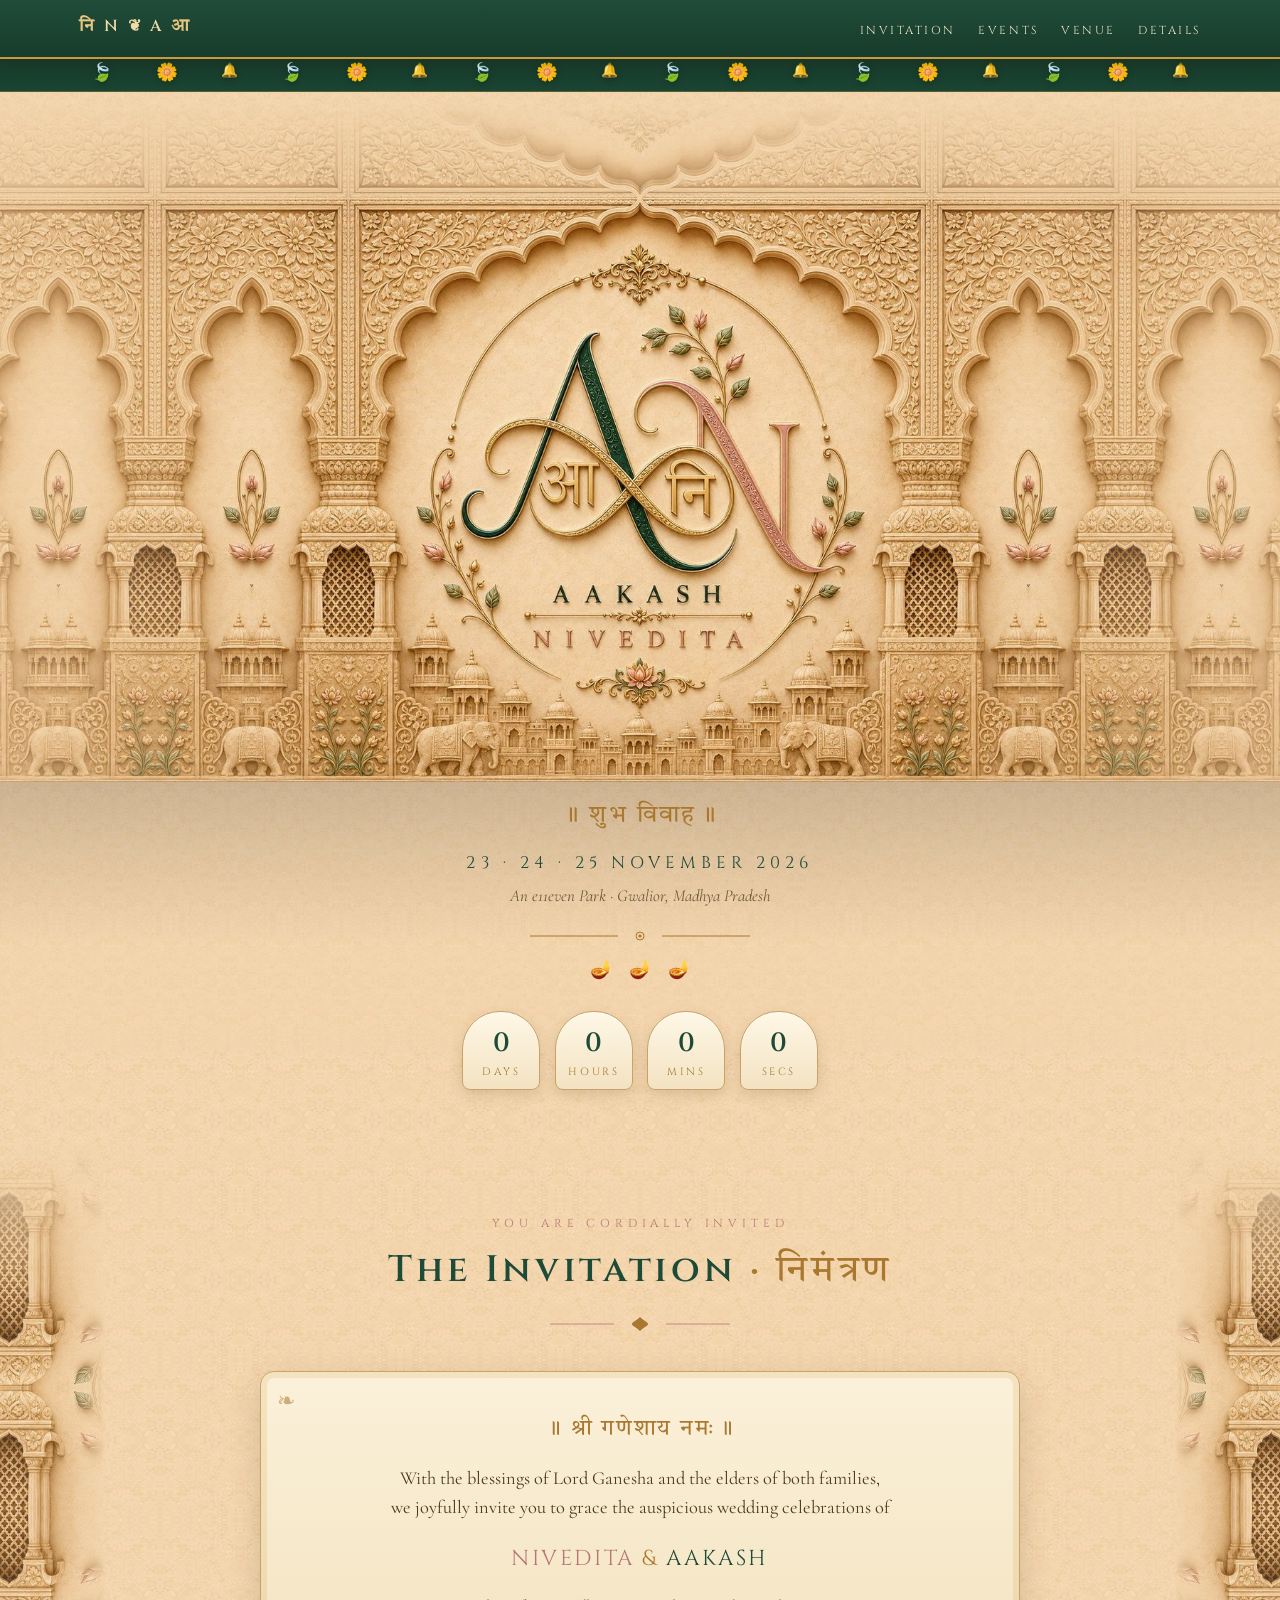
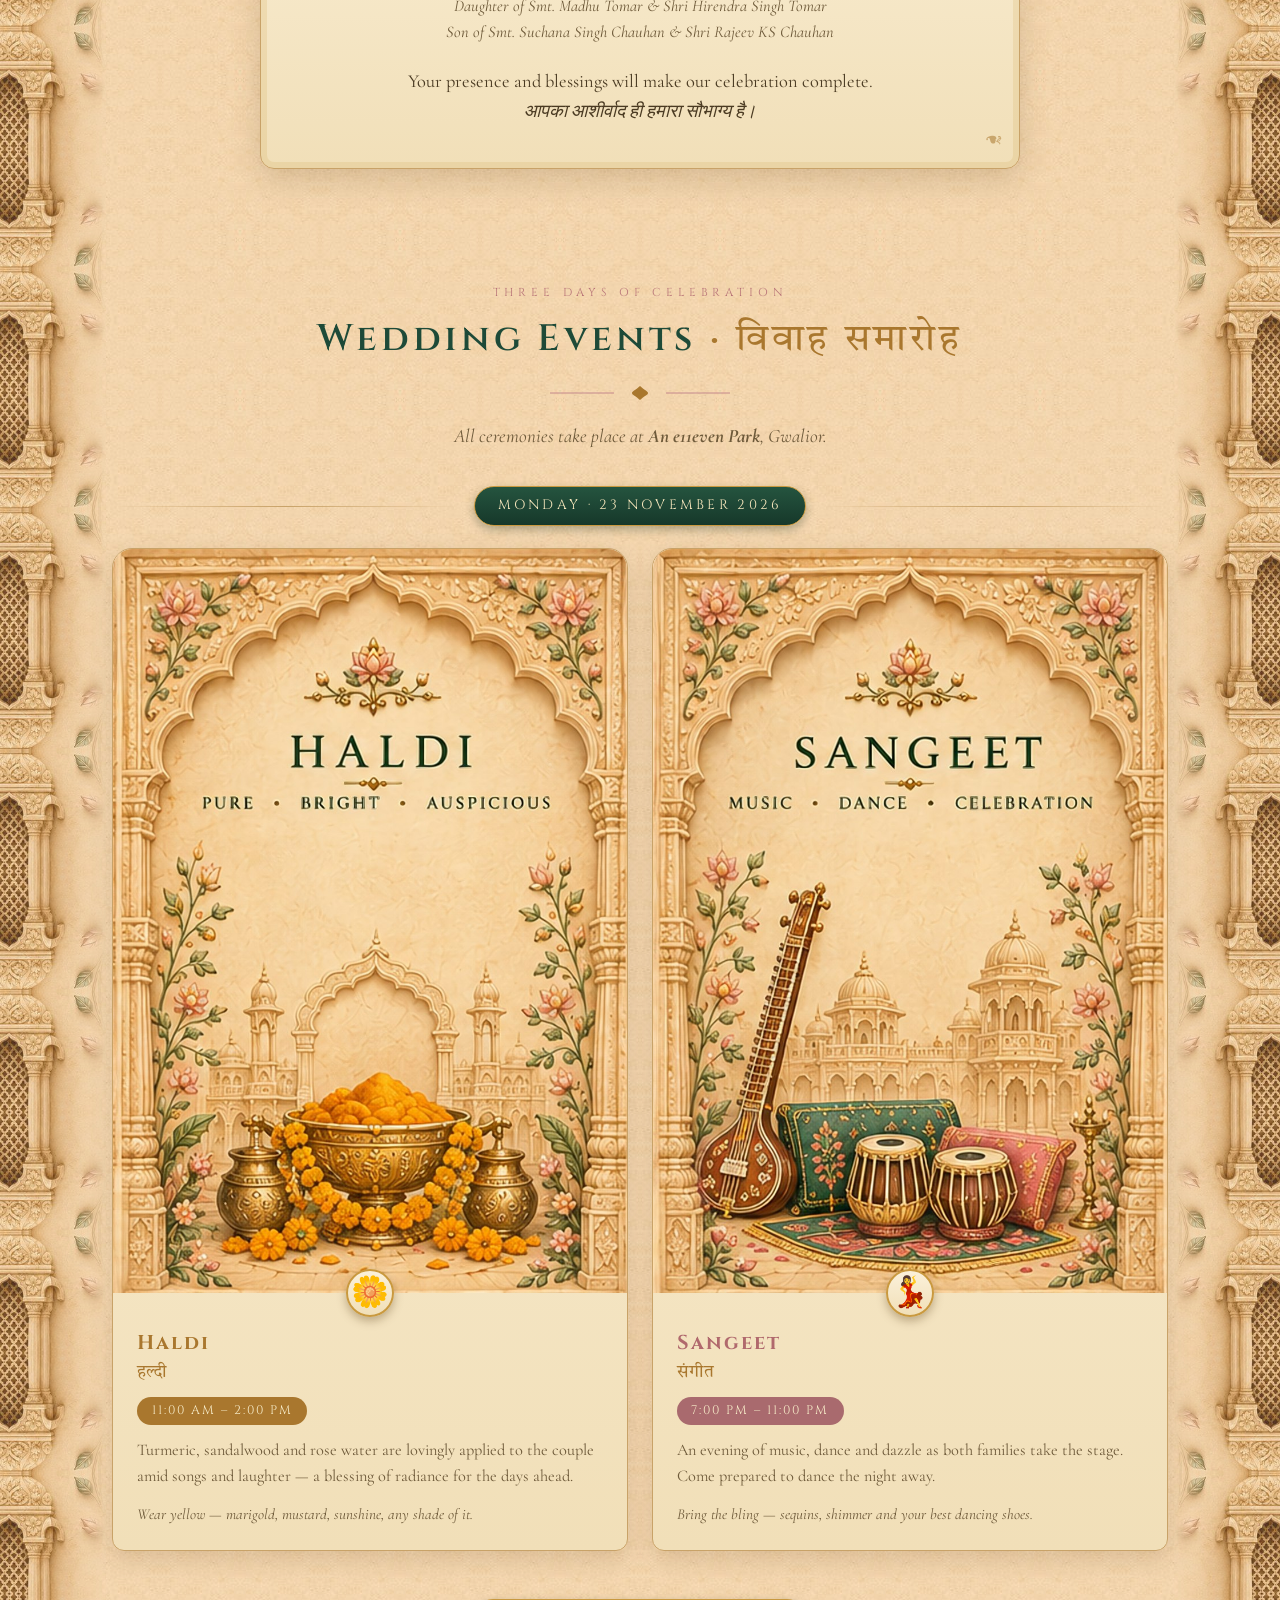
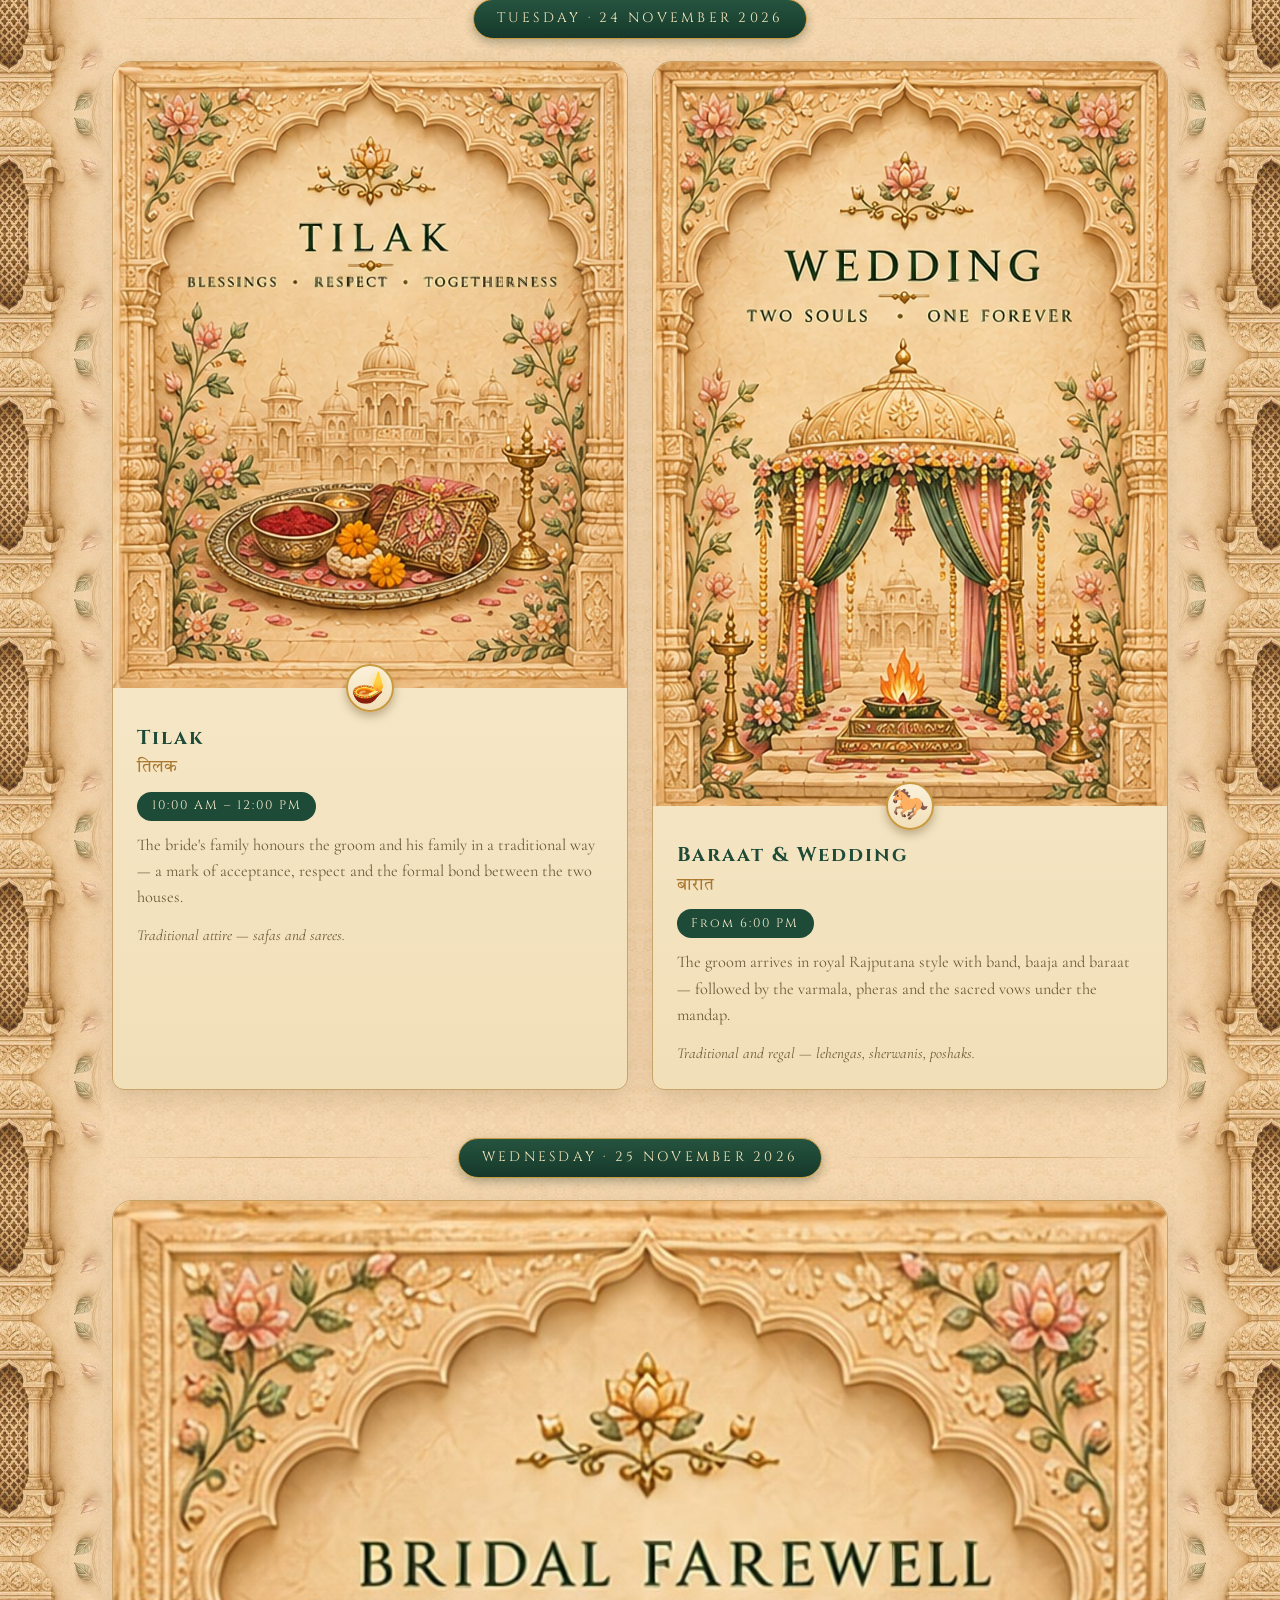
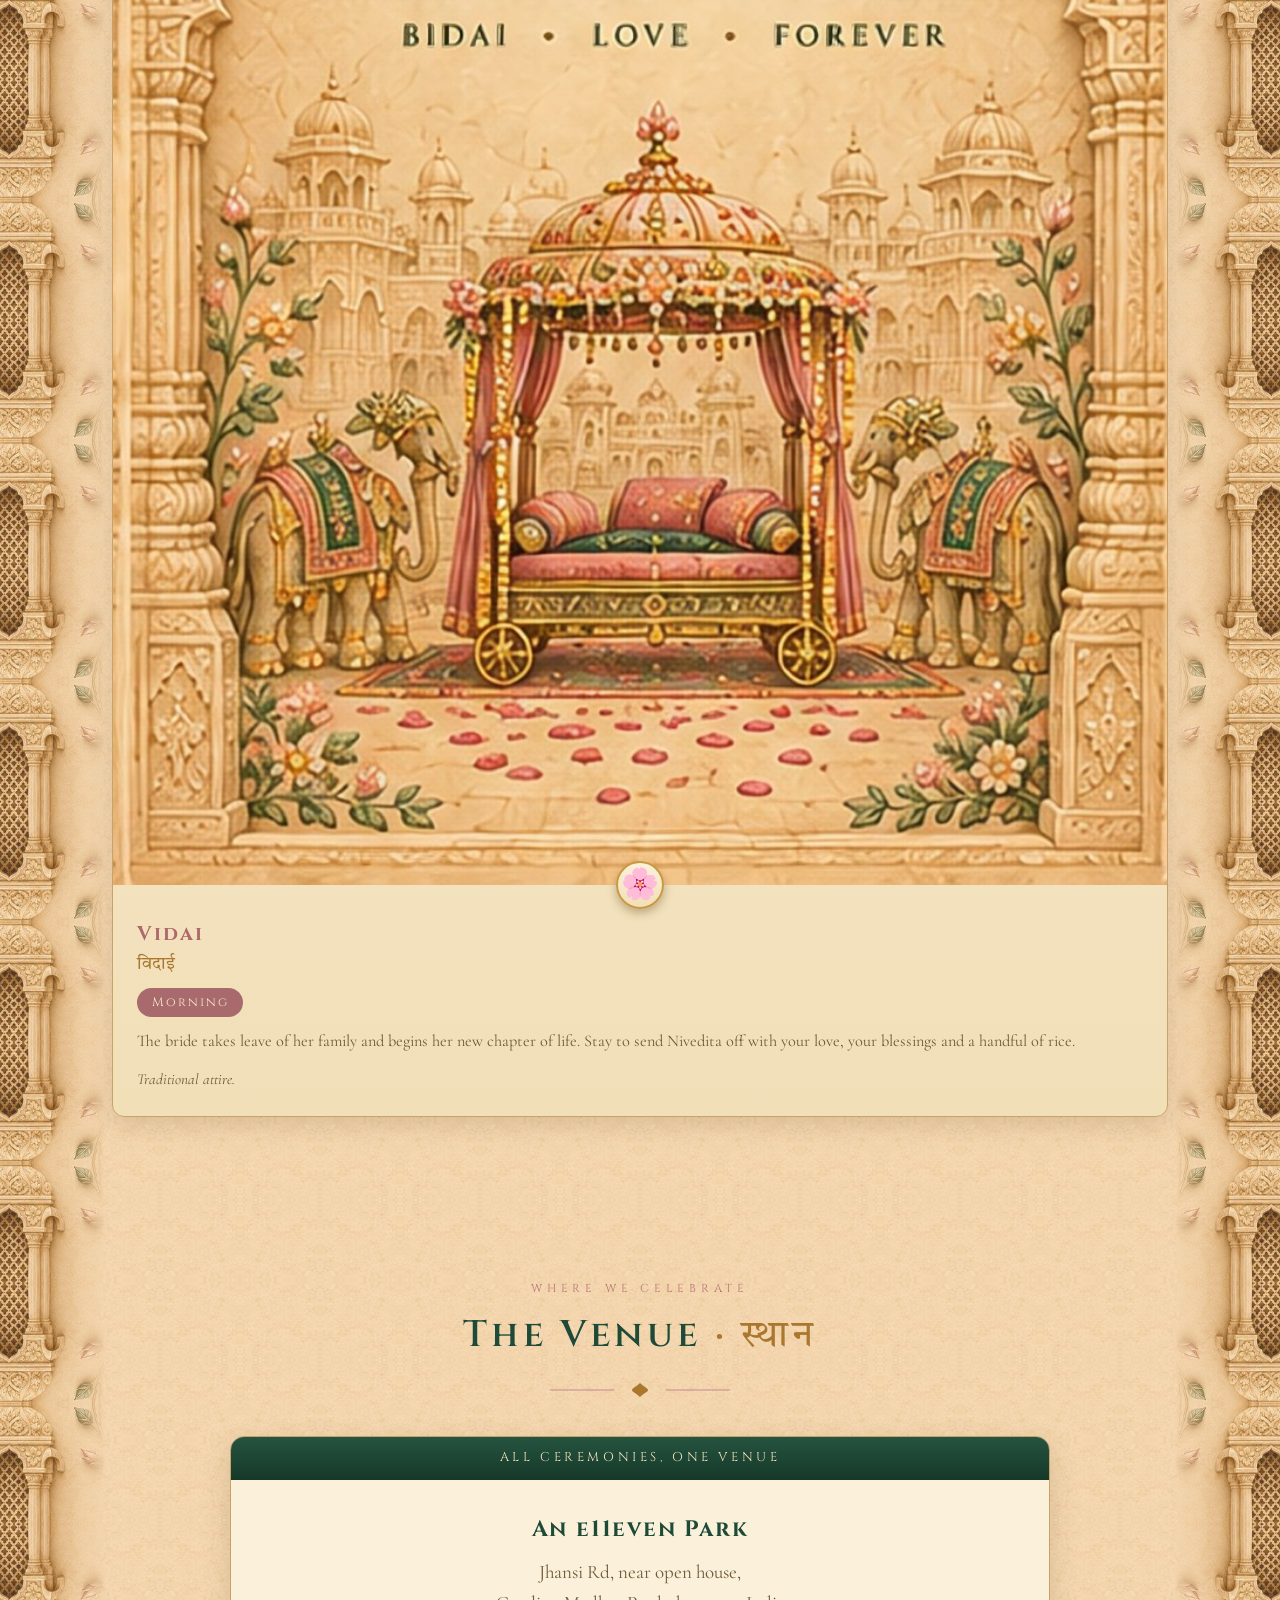
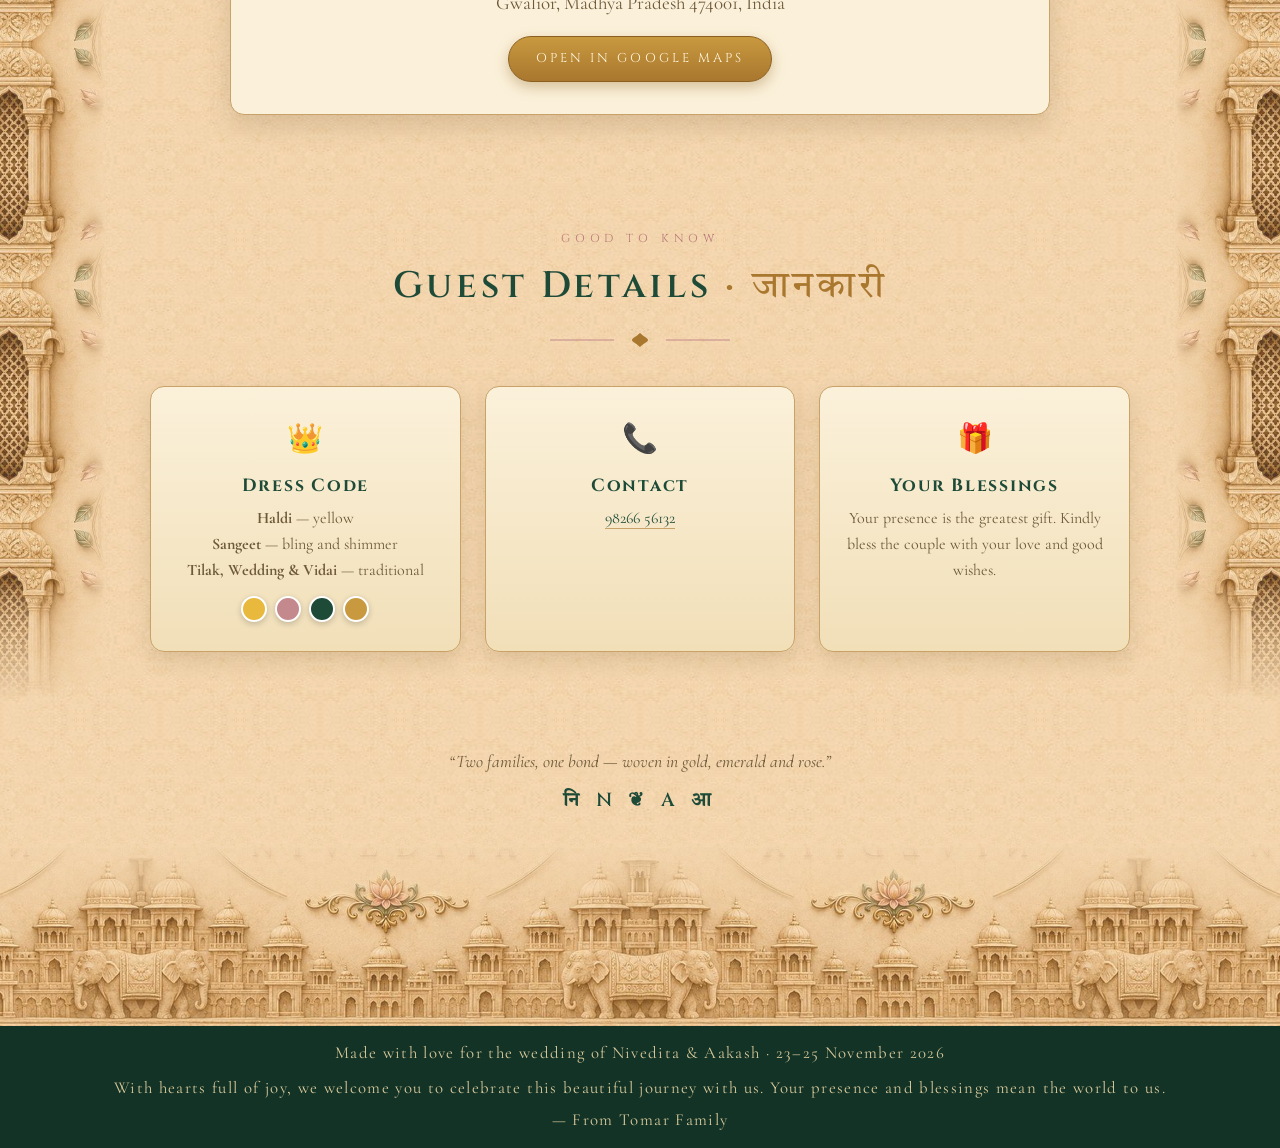
==== commit e0ed4412: "Remove RSVP from the bride invitation and match the groom footer Drop the RSVP section, its nav link" ====
--- a/bride.html
+++ b/bride.html
@@ -13,7 +13,7 @@
 <link rel="preconnect" href="https://fonts.googleapis.com">
 <link rel="preconnect" href="https://fonts.gstatic.com" crossorigin>
 <link href="https://fonts.googleapis.com/css2?family=Cinzel:wght@400;500;600;700&family=Cormorant+Garamond:ital,wght@0,400;0,500;0,600;1,400;1,500&family=Tiro+Devanagari+Hindi&display=swap" rel="stylesheet">
-<link rel="stylesheet" href="assets/decor.css">
+<link rel="stylesheet" href="assets/decor.css?v=2">
 <style>
 :root{
   --parchment:#F3D5AD;      /* sampled from the artwork so nothing seams */
@@ -112,7 +112,6 @@
 .title-orn{display:block;margin:.9rem auto 2.4rem}
 
 .events-note{text-align:center;font-style:italic;color:var(--ink-soft);margin:-1.2rem 0 2.2rem}
-.rsvp-lead{text-align:center;font-style:italic;color:var(--ink-soft);margin-bottom:.6rem}
 .info a{color:var(--emerald);text-decoration:none;border-bottom:1px solid var(--sand-carve)}
 .info a:hover,.info a:focus-visible{color:var(--gold);outline:none}
 
@@ -199,16 +198,6 @@
 .swatches{display:flex;justify-content:center;gap:.5rem;margin-top:.8rem}
 .sw{width:26px;height:26px;border-radius:50%;border:2px solid #fff;box-shadow:0 2px 6px rgba(0,0,0,.2)}
 
-/* ---------- RSVP ---------- */
-.rsvp-card{max-width:640px;margin:0 auto;background:linear-gradient(180deg,var(--card),var(--card-deep));border:1px solid var(--sand-carve);border-radius:16px;padding:2.4rem 2rem;box-shadow:0 12px 32px rgba(80,55,15,.19), inset 0 0 0 5px rgba(201,153,63,.14)}
-.rsvp-card label{display:block;font-family:'Cinzel',serif;font-size:.72rem;letter-spacing:.24em;text-transform:uppercase;color:var(--gold);margin:1.1rem 0 .35rem}
-.rsvp-card input,.rsvp-card select,.rsvp-card textarea{width:100%;padding:.7rem .9rem;font-family:'Cormorant Garamond',serif;font-size:1.05rem;color:var(--ink);background:#FFFBEF;border:1px solid var(--sand-carve);border-radius:8px;outline:none;transition:.2s}
-.rsvp-card input:focus,.rsvp-card select:focus,.rsvp-card textarea:focus{border-color:var(--emerald);box-shadow:0 0 0 3px rgba(30,74,56,.15)}
-.rsvp-card .btn{width:100%;text-align:center;margin-top:1.6rem;border:none;cursor:pointer;font-size:.85rem}
-.rsvp-ok{display:none;text-align:center;padding:1.4rem 1rem 0}
-.rsvp-ok .big{font-size:2.2rem}
-.rsvp-ok p{font-style:italic;color:var(--emerald);font-size:1.15rem}
-.rsvp-note{text-align:center;font-size:.95rem;font-style:italic;color:var(--ink-soft);margin-top:1rem}
 
 /* ---------- footer: the palace complex closes the page ---------- */
 footer{margin-top:3rem;text-align:center;position:relative;z-index:1}
@@ -247,7 +236,7 @@
   nav .wrap{flex-direction:column;align-items:center;gap:.45rem;padding:.55rem .8rem}
   nav ul{gap:.9rem;justify-content:center}
   nav a{font-size:.66rem;letter-spacing:.16em}
-  .invite-card,.rsvp-card{padding:2rem 1.2rem}
+  .invite-card{padding:2rem 1.2rem}
   .events{gap:1.1rem}
   .event{padding:1.4rem 1.2rem 1.2rem}
   .day-head .badge{font-size:.74rem;letter-spacing:.16em;padding:.45rem 1rem}
@@ -265,7 +254,6 @@
       <li><a href="#events">Events</a></li>
       <li><a href="#venue">Venue</a></li>
       <li><a href="#details">Details</a></li>
-      <li><a href="#rsvp">RSVP</a></li>
     </ul>
   </div>
 </nav>
@@ -326,16 +314,16 @@
     <div class="day-head"><div class="rule"></div><div class="badge">Monday · 23 November 2026</div><div class="rule"></div></div>
     <div class="events">
       <article class="event hue-o has-art">
-        <div class="event-art"><img src="assets/events/haldi.jpg" alt="Haldi — turmeric and marigolds in a brass vessel before a carved archway" loading="lazy" width="900" height="1303"></div>
+        <div class="event-art"><img src="assets/events/haldi.jpg?v=3" alt="Haldi — turmeric and marigolds in a brass vessel before a carved archway" loading="lazy" width="900" height="1303"></div>
         <div class="icon-badge"><span class="icon haldi">🌼</span></div>
         <h3>Haldi</h3>
         <div class="dev-name dev">हल्दी</div>
-        <div class="time">11:30 AM – 2:00 PM</div>
+        <div class="time">11:00 AM – 2:00 PM</div>
         <p>Turmeric, sandalwood and rose water are lovingly applied to the couple amid songs and laughter — a blessing of radiance for the days ahead.</p>
         <p class="meta">Wear yellow — marigold, mustard, sunshine, any shade of it.</p>
       </article>
       <article class="event hue-r has-art">
-        <div class="event-art"><img src="assets/events/sangeet.jpg" alt="Sangeet — sitar and tabla set before the palace, ready for music and dance" loading="lazy" width="900" height="1303"></div>
+        <div class="event-art"><img src="assets/events/sangeet.jpg?v=3" alt="Sangeet — sitar and tabla set before the palace, ready for music and dance" loading="lazy" width="900" height="1303"></div>
         <div class="icon-badge"><span class="icon sangeet">💃</span></div>
         <h3>Sangeet</h3>
         <div class="dev-name dev">संगीत</div>
@@ -350,7 +338,7 @@
     <div class="day-head"><div class="rule"></div><div class="badge">Tuesday · 24 November 2026</div><div class="rule"></div></div>
     <div class="events">
       <article class="event hue-g has-art">
-        <div class="event-art"><img src="assets/events/tilak.jpg" alt="Tilak — a ceremonial tray of roli, rice and gifts before the palace" loading="lazy" width="900" height="1097"></div>
+        <div class="event-art"><img src="assets/events/tilak.jpg?v=3" alt="Tilak — a ceremonial tray of roli, rice and gifts before the palace" loading="lazy" width="900" height="1097"></div>
         <div class="icon-badge"><span class="icon tilak">🪔</span></div>
         <h3>Tilak</h3>
         <div class="dev-name dev">तिलक</div>
@@ -359,7 +347,7 @@
         <p class="meta">Traditional attire — safas and sarees.</p>
       </article>
       <article class="event hue-g has-art">
-        <div class="event-art"><img src="assets/events/wedding.jpg" alt="Wedding — the mandap with sacred fire, draped in flowers before the palace" loading="lazy" width="900" height="1303"></div>
+        <div class="event-art"><img src="assets/events/wedding.jpg?v=3" alt="Wedding — the mandap with sacred fire, draped in flowers before the palace" loading="lazy" width="900" height="1303"></div>
         <div class="icon-badge"><span class="icon baraat">🐎</span></div>
         <h3>Baraat &amp; Wedding</h3>
         <div class="dev-name dev">बारात</div>
@@ -374,7 +362,7 @@
     <div class="day-head"><div class="rule"></div><div class="badge">Wednesday · 25 November 2026</div><div class="rule"></div></div>
     <div class="events">
       <article class="event hue-r has-art">
-        <div class="event-art"><img src="assets/events/vidai.jpg" alt="Bridal farewell — the palanquin flanked by decorated elephants" loading="lazy" width="900" height="1097"></div>
+        <div class="event-art"><img src="assets/events/vidai.jpg?v=3" alt="Bridal farewell — the palanquin flanked by decorated elephants" loading="lazy" width="900" height="1097"></div>
         <div class="icon-badge"><span class="icon vidai">🌸</span></div>
         <h3>Vidai</h3>
         <div class="dev-name dev">विदाई</div>
@@ -431,37 +419,6 @@
   </div>
 </section>
 
-<section id="rsvp" class="reveal">
-  <div class="eyebrow">Kindly respond</div>
-  <h2 class="title">RSVP <span class="dev">· स्वीकृति</span></h2>
-  <svg class="title-orn" width="180" height="16" viewBox="0 0 180 16" aria-hidden="true"><path d="M0 8h64" stroke="#C4898C"/><path d="M116 8h64" stroke="#C4898C"/><path d="M90 1c4 4 8 5 8 7s-4 3-8 7c-4-4-8-5-8-7s4-3 8-7z" fill="#A9772E"/></svg>
-  <div class="rsvp-card">
-    <div id="rsvpForm">
-      <p class="rsvp-lead">Please let us know by <span class="edit-me">RSVP date</span> so we can plan the celebrations.</p>
-      <label for="rName">Your name</label>
-      <input id="rName" type="text" placeholder="e.g. Rajveer Singh &amp; family">
-      <label for="rGuests">Number of guests</label>
-      <select id="rGuests">
-        <option>1</option><option>2</option><option>3</option><option>4</option><option>5+</option>
-      </select>
-      <label for="rEvents">Attending</label>
-      <select id="rEvents">
-        <option>All three days</option>
-        <option>Haldi &amp; Sangeet (23 Nov 2026)</option>
-        <option>Tilak, Baraat &amp; Wedding (24 Nov 2026)</option>
-        <option>Vidai (25 Nov 2026)</option>
-      </select>
-      <label for="rMsg">A message for the couple (optional)</label>
-      <textarea id="rMsg" rows="3" placeholder="Your wishes for Nivedita &amp; Aakash…"></textarea>
-      <button class="btn" id="rsvpBtn" type="button">Send RSVP on WhatsApp</button>
-      <p class="rsvp-note">The button opens WhatsApp with your RSVP filled in — just press send.</p>
-    </div>
-    <div class="rsvp-ok" id="rsvpOk">
-      <div class="big">🙏</div>
-      <p>Thank you! Your RSVP is ready in WhatsApp — just press send.</p>
-    </div>
-  </div>
-</section>
 
 </div><!-- /corridor -->
 
@@ -469,7 +426,11 @@
   <p class="msg">“Two families, one bond — woven in gold, emerald and rose.”</p>
   <p class="mono"><span class="dev">नि</span> N ❦ A <span class="dev">आ</span></p>
   <div class="skyband" aria-hidden="true"></div>
-  <div class="base">Made with love for the wedding of Nivedita &amp; Aakash · 23–25 November 2026</div>
+  <div class="base">
+    <p>Made with love for the wedding of Nivedita &amp; Aakash · 23–25 November 2026</p>
+    <p style="margin-top:.5rem">With hearts full of joy, we welcome you to celebrate this beautiful journey with us. Your presence and blessings mean the world to us.</p>
+    <p style="margin-top:.3rem">— From Tomar Family</p>
+  </div>
 </footer>
 
 
@@ -496,18 +457,6 @@
 },{threshold:.12});
 document.querySelectorAll('.reveal').forEach(el=>io.observe(el));
 
-// RSVP → WhatsApp
-document.getElementById('rsvpBtn').addEventListener('click', ()=>{
-  const WHATSAPP_NUMBER = '919826656132'; // country code first, no +
-  const name = document.getElementById('rName').value || 'A guest';
-  const guests = document.getElementById('rGuests').value;
-  const ev = document.getElementById('rEvents').value;
-  const msg = document.getElementById('rMsg').value;
-  const text = `RSVP — Nivedita weds Aakash%0AName: ${encodeURIComponent(name)}%0AGuests: ${encodeURIComponent(guests)}%0AAttending: ${encodeURIComponent(ev)}` + (msg ? `%0AMessage: ${encodeURIComponent(msg)}` : '');
-  window.open(`https://wa.me/${WHATSAPP_NUMBER}?text=${text}`, '_blank');
-  document.getElementById('rsvpForm').style.display = 'none';
-  document.getElementById('rsvpOk').style.display = 'block';
-});
 </script>
 <script src="assets/decor.js" defer></script>
 
--- a/assets/decor.css
+++ b/assets/decor.css
@@ -57,8 +57,7 @@
 }
 .icon-badge .icon{font-size:1.4rem}
 
-.venue-art{display:block;width:200px;max-width:60%;margin:1.5rem auto 0;border-radius:12px;
-  border:1px solid var(--sand-carve);box-shadow:0 8px 20px rgba(85,58,16,.25)}
+.venue-art{display:block;width:100%;height:auto;margin:0}
 
 @media (prefers-reduced-motion: reduce){
   .petal-field{display:none}
@@ -71,5 +70,4 @@
   .toran-row .bit:nth-child(3n){font-size:.72rem}
   .toran-row .bit:nth-child(4n){display:none}
   .event-art{margin:-1.4rem -1.2rem 0}
-  .venue-art{width:150px}
 }
